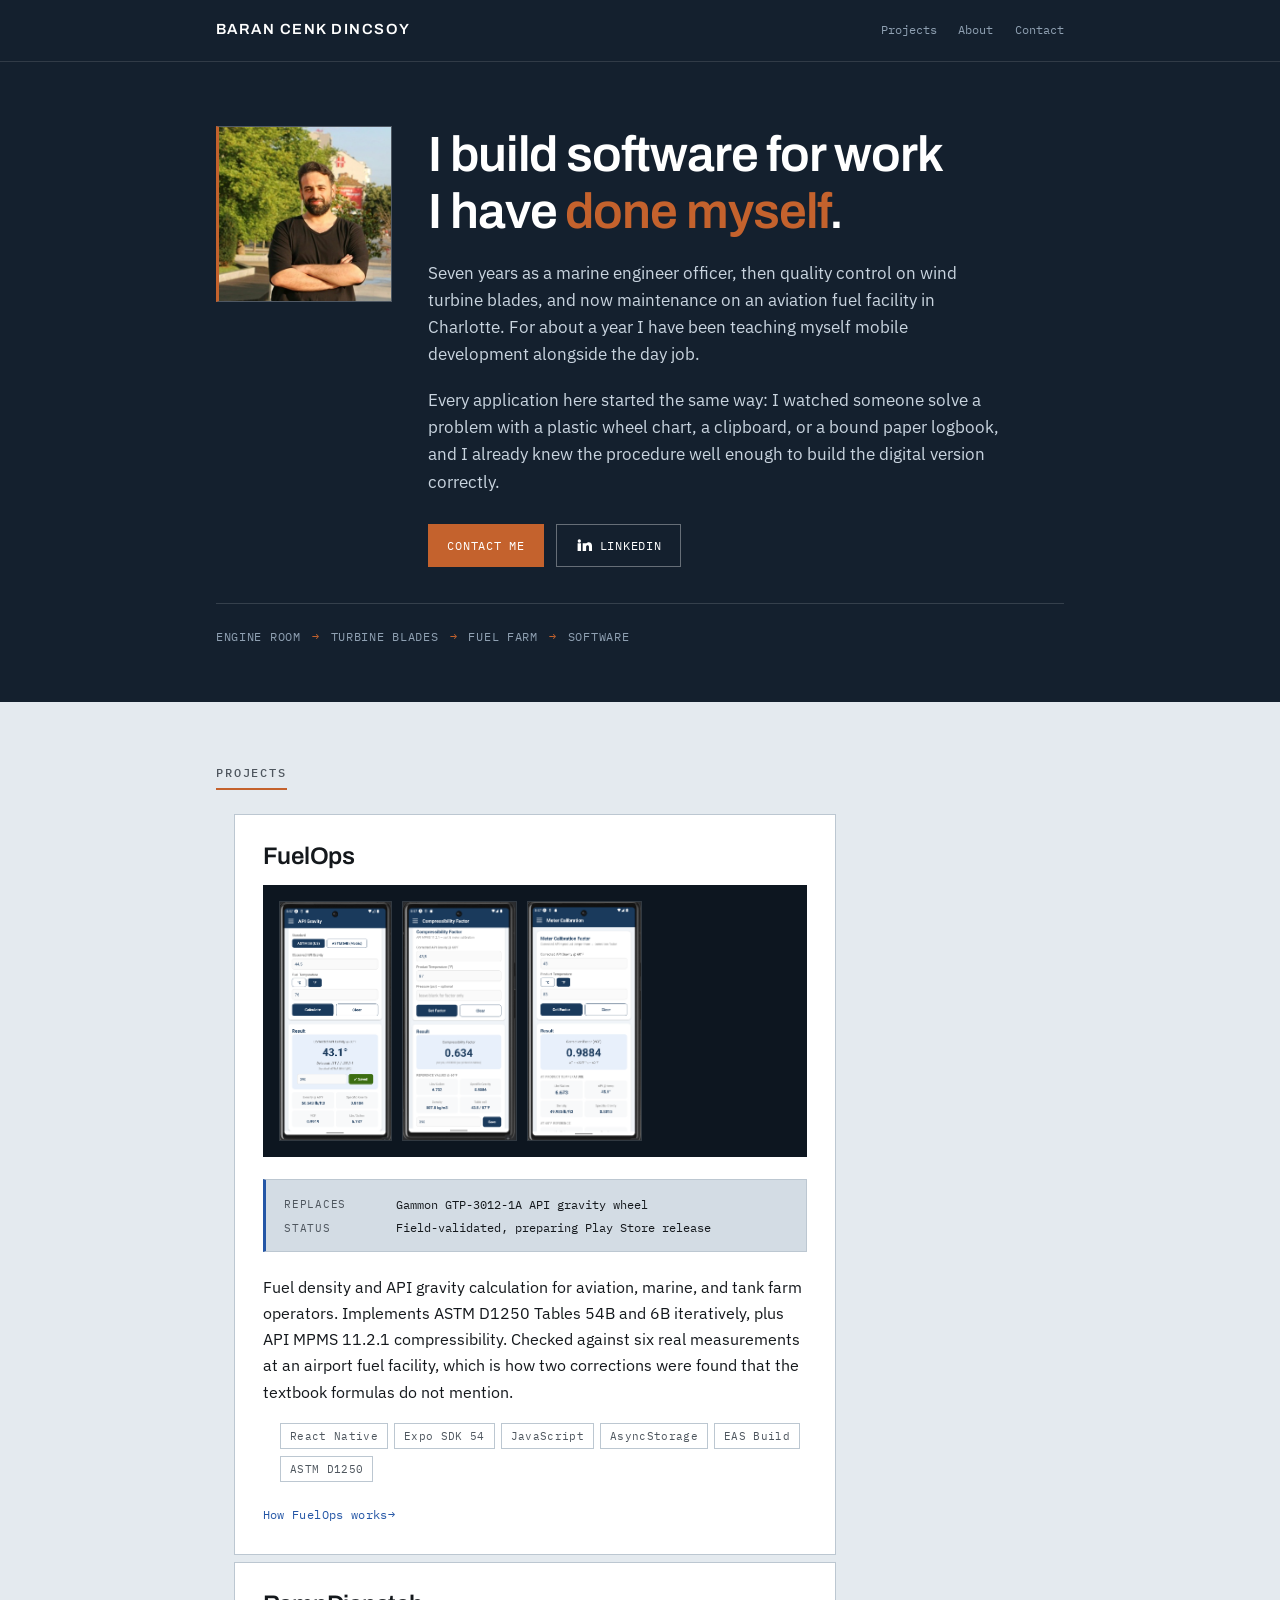
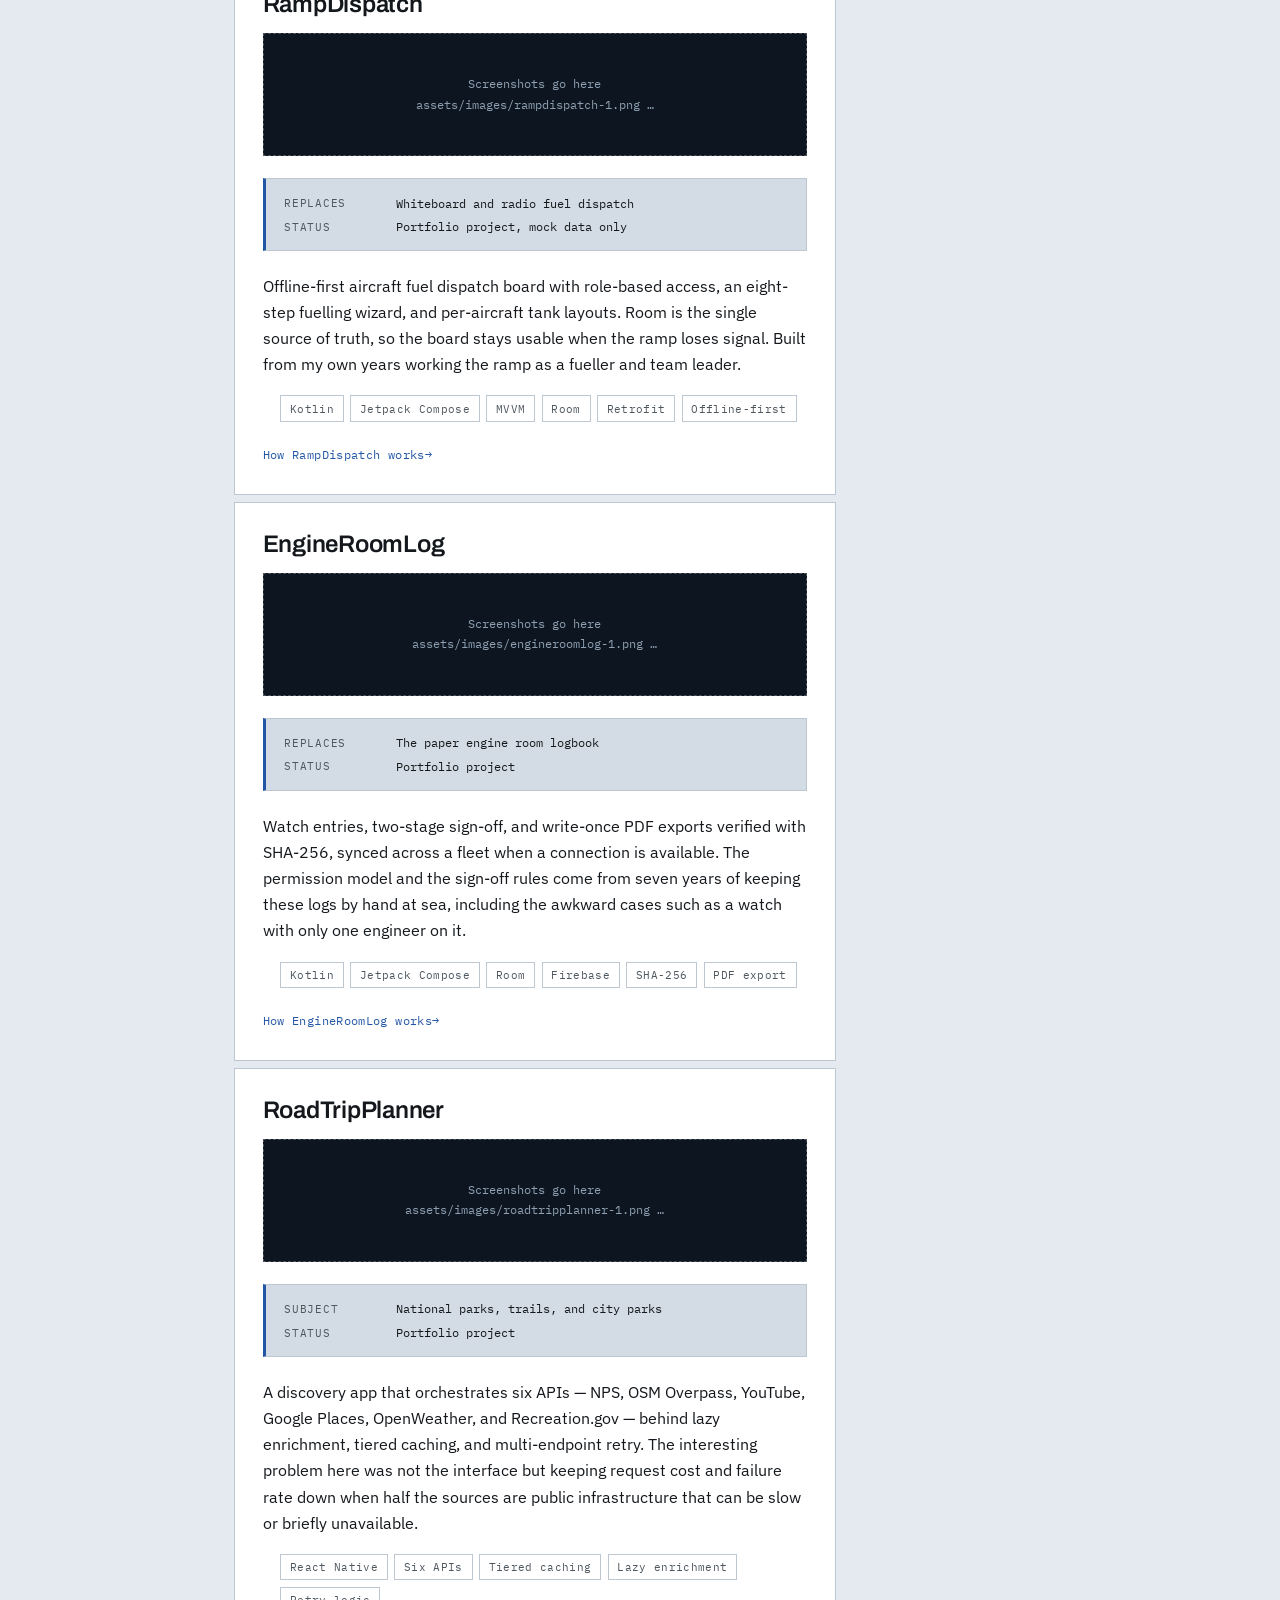
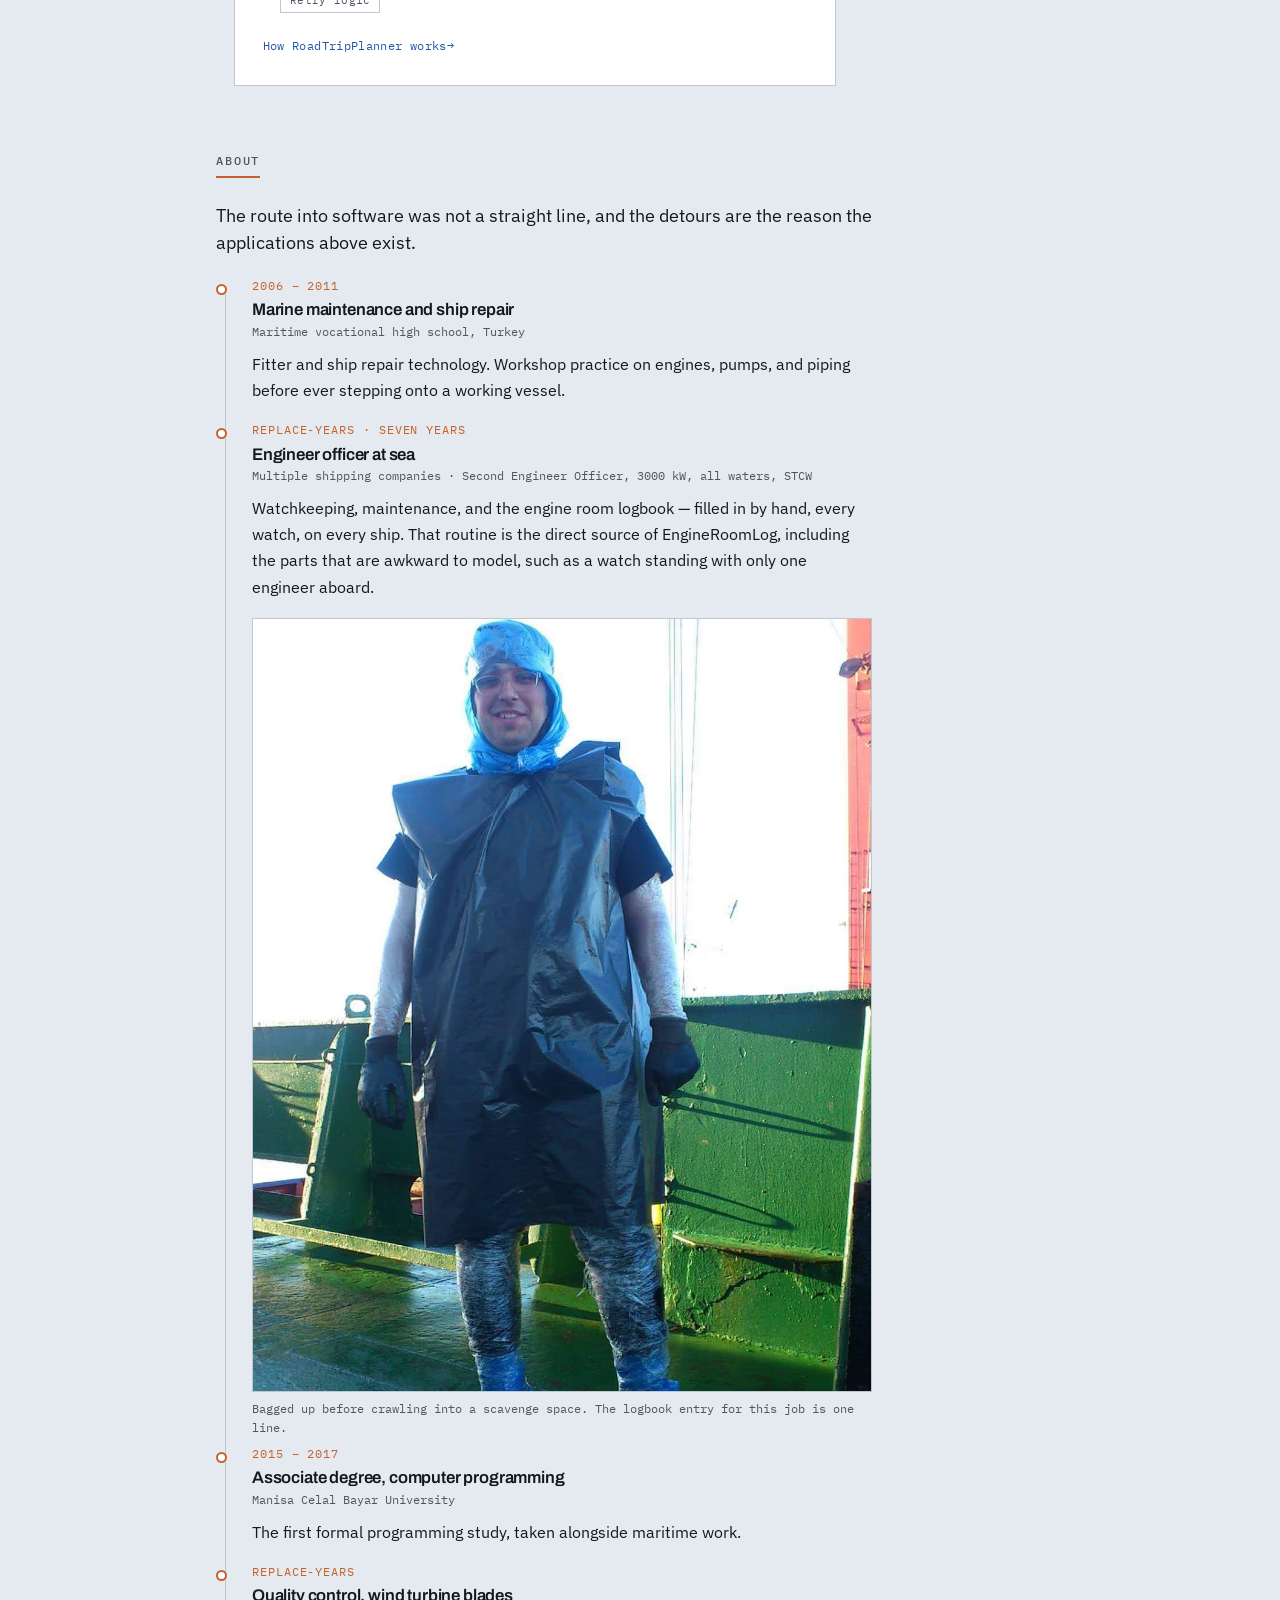
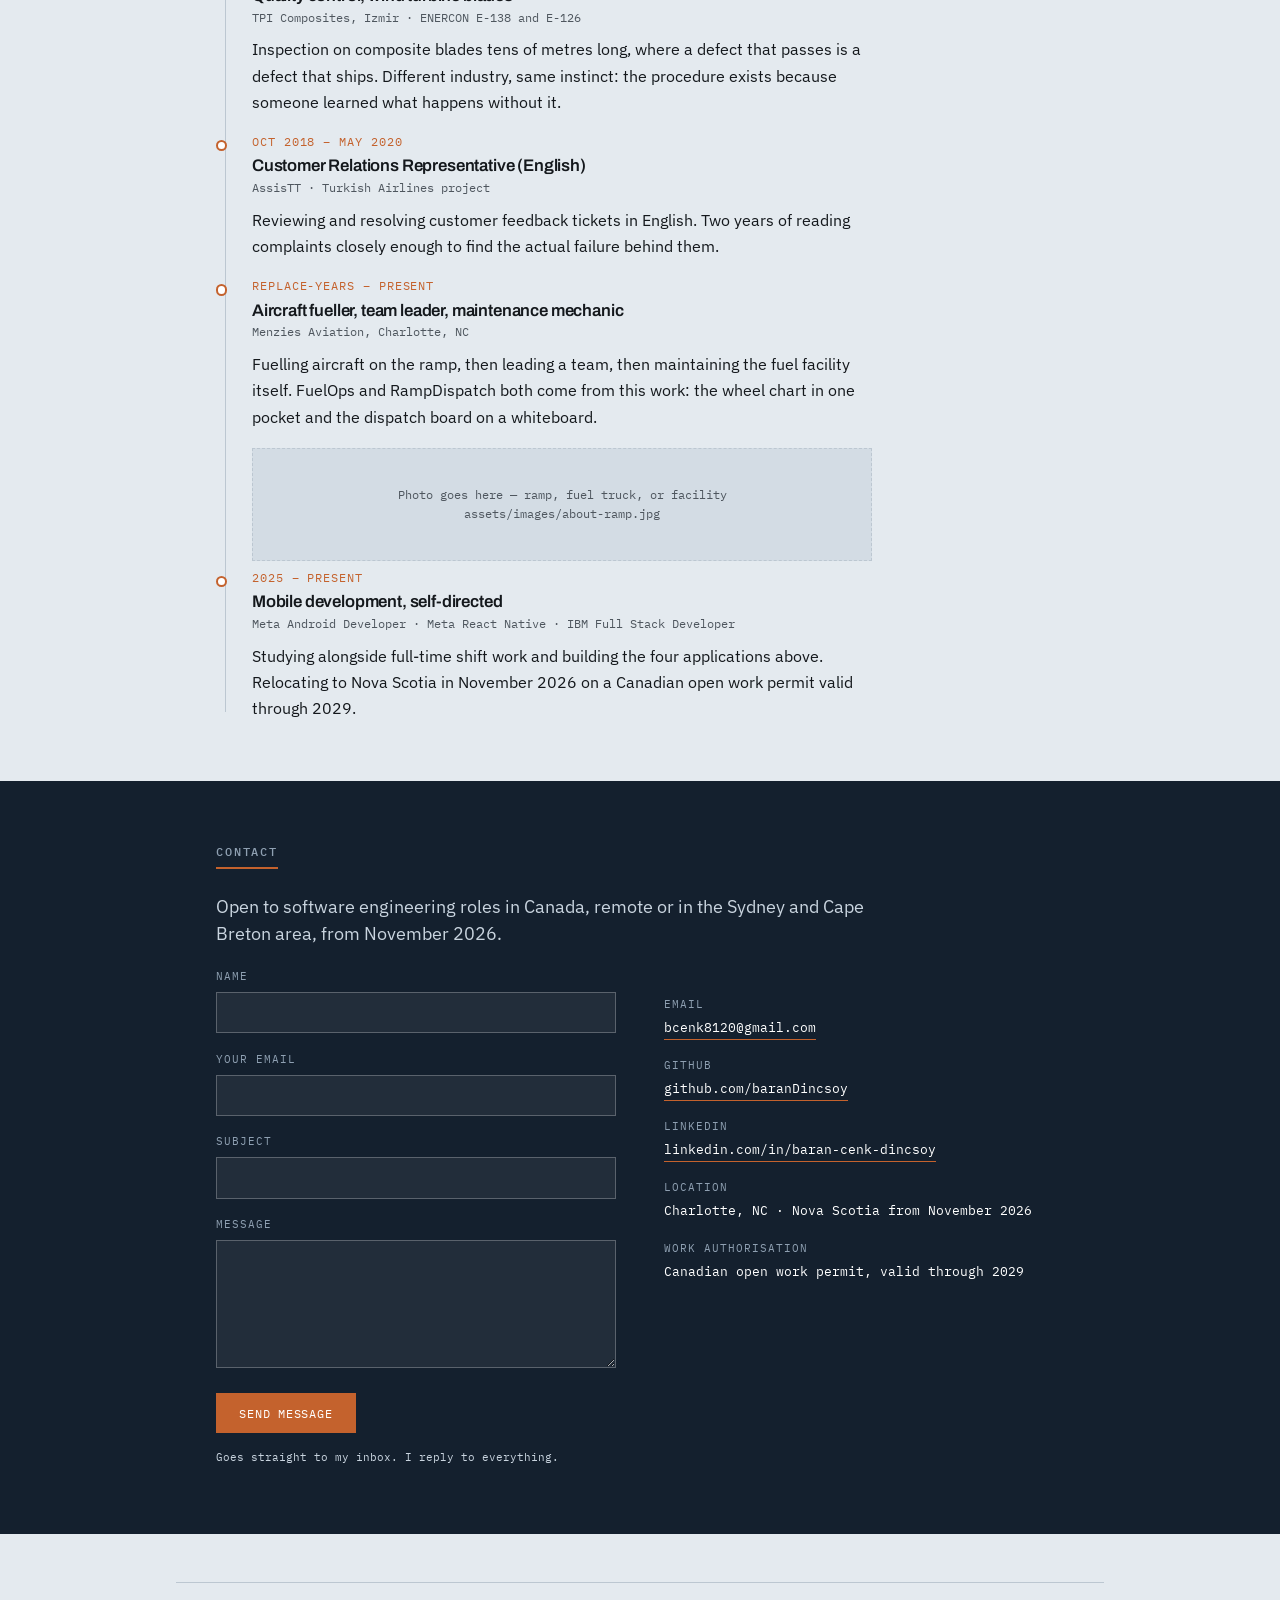
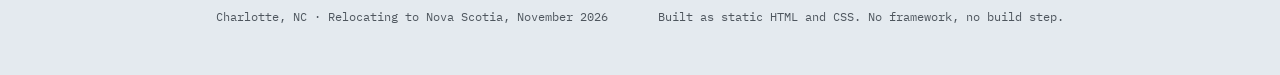
==== index.html @ f132f711 "Add FuelOps screenshots" ====
<!DOCTYPE html>
<html lang="en">
<head>
<meta charset="utf-8">
<meta name="viewport" content="width=device-width, initial-scale=1">
<title>Baran Cenk Dincsoy — Software developer, marine and fuel operations background</title>
<meta name="description" content="Mobile applications built from field operations: aviation fuel calculation, ramp dispatch, engine room logging. Marine engineer officer turned software developer.">
<link rel="preconnect" href="https://fonts.googleapis.com">
<link rel="preconnect" href="https://fonts.gstatic.com" crossorigin>
<link href="https://fonts.googleapis.com/css2?family=Archivo:wght@500;600&family=IBM+Plex+Mono:wght@400;500&family=IBM+Plex+Sans:wght@400;500;600&display=swap" rel="stylesheet">
<link rel="stylesheet" href="/assets/site.css">
</head>
<body>

<a class="skip" href="#main">Skip to content</a>

<div class="topbar">

  <header class="masthead">
    <div class="wrap masthead-inner">
      <a class="wordmark" href="/">Baran Cenk Dincsoy</a>
      <nav aria-label="Sections">
        <a href="#projects">Projects</a>
        <a href="#about">About</a>
        <a href="#contact">Contact</a>
      </nav>
    </div>
  </header>

  <div class="hero wrap">
    <div class="hero-grid">
      <img class="portrait" src="/assets/images/portrait.jpg" alt="Baran Cenk Dincsoy">
      <div>
        <h1>I build software for work<br>I have <span class="accent">done myself</span>.</h1>
        <p>Seven years as a marine engineer officer, then quality control on wind turbine blades, and now maintenance on an aviation fuel facility in Charlotte. For about a year I have been teaching myself mobile development alongside the day job.</p>
        <p>Every application here started the same way: I watched someone solve a problem with a plastic wheel chart, a clipboard, or a bound paper logbook, and I already knew the procedure well enough to build the digital version correctly.</p>
        <div class="actions">
          <a class="btn btn-solid" href="#contact">Contact me</a>
<a class="btn btn-ghost" href="https://www.linkedin.com/in/baran-cenk-dincsoy-953367b4/">
            <svg viewBox="0 0 24 24" aria-hidden="true"><path d="M4.98 3.5a2.5 2.5 0 1 1 0 5 2.5 2.5 0 0 1 0-5zM2.4 21h5.16V9.24H2.4V21zM10 9.24V21h5.16v-6.2c0-3.28 4.28-3.55 4.28 0V21H24v-7.97c0-6.6-7.2-6.36-8.84-3.11V9.24H10z"/></svg>
            LinkedIn
          </a>
        </div>
      </div>
    </div>
    <div class="strip">
      <span>Engine room</span>
      <span>Turbine blades</span>
      <span>Fuel farm</span>
      <span>Software</span>
    </div>
  </div>

</div>

<main id="main">

  <section class="band wrap" id="projects">
    <h2>Projects</h2>
    <ul class="projects">

      <li class="project">
        <h3><a href="/fuelops/">FuelOps</a></h3>

        <!-- Drop the five screenshots into /assets/images/ and replace this
             placeholder with the .shot-strip block below it. -->
        <div class="shot-strip">
          <img src="/assets/images/fuelops-1.png" alt="API gravity correction screen.">
          <img src="/assets/images/fuelops-2.png" alt="Compressibility factor screen.">
          <img src="/assets/images/fuelops-3.png" alt="Meter calibration factor screen.">
        </div>

        <dl class="plate">
          <dt>Replaces</dt><dd>Gammon GTP-3012-1A API gravity wheel</dd>
          <dt>Status</dt><dd>Field-validated, preparing Play Store release</dd>
        </dl>

        <p>Fuel density and API gravity calculation for aviation, marine, and tank farm operators. Implements ASTM D1250 Tables 54B and 6B iteratively, plus API MPMS 11.2.1 compressibility. Checked against six real measurements at an airport fuel facility, which is how two corrections were found that the textbook formulas do not mention.</p>

        <ul class="chips">
          <li>React Native</li><li>Expo SDK 54</li><li>JavaScript</li>
          <li>AsyncStorage</li><li>EAS Build</li><li>ASTM D1250</li>
        </ul>

        <span class="more" aria-hidden="true">How FuelOps works</span>
      </li>

      <li class="project">
        <h3><a href="/rampdispatch/">RampDispatch</a></h3>

        <div class="shot-placeholder">
          Screenshots go here<br>
          assets/images/rampdispatch-1.png &hellip;
        </div>

        <dl class="plate">
          <dt>Replaces</dt><dd>Whiteboard and radio fuel dispatch</dd>
          <dt>Status</dt><dd>Portfolio project, mock data only</dd>
        </dl>

        <p>Offline-first aircraft fuel dispatch board with role-based access, an eight-step fuelling wizard, and per-aircraft tank layouts. Room is the single source of truth, so the board stays usable when the ramp loses signal. Built from my own years working the ramp as a fueller and team leader.</p>

        <ul class="chips">
          <li>Kotlin</li><li>Jetpack Compose</li><li>MVVM</li>
          <li>Room</li><li>Retrofit</li><li>Offline-first</li>
        </ul>

        <span class="more" aria-hidden="true">How RampDispatch works</span>
      </li>

      <li class="project">
        <h3><a href="/engineroomlog/">EngineRoomLog</a></h3>

        <div class="shot-placeholder">
          Screenshots go here<br>
          assets/images/engineroomlog-1.png &hellip;
        </div>

        <dl class="plate">
          <dt>Replaces</dt><dd>The paper engine room logbook</dd>
          <dt>Status</dt><dd>Portfolio project</dd>
        </dl>

        <p>Watch entries, two-stage sign-off, and write-once PDF exports verified with SHA-256, synced across a fleet when a connection is available. The permission model and the sign-off rules come from seven years of keeping these logs by hand at sea, including the awkward cases such as a watch with only one engineer on it.</p>

        <ul class="chips">
          <li>Kotlin</li><li>Jetpack Compose</li><li>Room</li>
          <li>Firebase</li><li>SHA-256</li><li>PDF export</li>
        </ul>

        <span class="more" aria-hidden="true">How EngineRoomLog works</span>
      </li>

      <li class="project">
        <h3><a href="/roadtripplanner/">RoadTripPlanner</a></h3>

        <div class="shot-placeholder">
          Screenshots go here<br>
          assets/images/roadtripplanner-1.png &hellip;
        </div>

        <dl class="plate">
          <dt>Subject</dt><dd>National parks, trails, and city parks</dd>
          <dt>Status</dt><dd>Portfolio project</dd>
        </dl>

        <p>A discovery app that orchestrates six APIs — NPS, OSM Overpass, YouTube, Google Places, OpenWeather, and Recreation.gov — behind lazy enrichment, tiered caching, and multi-endpoint retry. The interesting problem here was not the interface but keeping request cost and failure rate down when half the sources are public infrastructure that can be slow or briefly unavailable.</p>

        <ul class="chips">
          <li>React Native</li><li>Six APIs</li><li>Tiered caching</li>
          <li>Lazy enrichment</li><li>Retry logic</li>
        </ul>

        <span class="more" aria-hidden="true">How RoadTripPlanner works</span>
      </li>

    </ul>
  </section>

  <section class="band wrap" id="about">
    <h2>About</h2>
    <p class="lede">The route into software was not a straight line, and the detours are the reason the applications above exist.</p>

    <ol class="timeline">

      <li class="entry">
        <span class="when">2006 &ndash; 2011</span>
        <h3>Marine maintenance and ship repair</h3>
        <span class="where">Maritime vocational high school, Turkey</span>
        <p>Fitter and ship repair technology. Workshop practice on engines, pumps, and piping before ever stepping onto a working vessel.</p>
      </li>

      <li class="entry">
        <span class="when">REPLACE-YEARS &middot; seven years</span>
        <h3>Engineer officer at sea</h3>
        <span class="where">Multiple shipping companies &middot; Second Engineer Officer, 3000 kW, all waters, STCW</span>
        <p>Watchkeeping, maintenance, and the engine room logbook — filled in by hand, every watch, on every ship. That routine is the direct source of EngineRoomLog, including the parts that are awkward to model, such as a watch standing with only one engineer aboard.</p>
        <figure>
          <img src="/assets/images/about-sea.jpg" alt="Wrapped in plastic sheeting before entering a scavenge space to clean it.">
          <figcaption>Bagged up before crawling into a scavenge space. The logbook entry for this job is one line.</figcaption>
        </figure>
      </li>

      <li class="entry">
        <span class="when">2015 &ndash; 2017</span>
        <h3>Associate degree, computer programming</h3>
        <span class="where">Manisa Celal Bayar University</span>
        <p>The first formal programming study, taken alongside maritime work.</p>
      </li>

      <li class="entry">
        <span class="when">REPLACE-YEARS</span>
        <h3>Quality control, wind turbine blades</h3>
        <span class="where">TPI Composites, Izmir &middot; ENERCON E-138 and E-126</span>
        <p>Inspection on composite blades tens of metres long, where a defect that passes is a defect that ships. Different industry, same instinct: the procedure exists because someone learned what happens without it.</p>
      </li>

      <li class="entry">
        <span class="when">Oct 2018 &ndash; May 2020</span>
        <h3>Customer Relations Representative (English)</h3>
        <span class="where">AssisTT &middot; Turkish Airlines project</span>
        <p>Reviewing and resolving customer feedback tickets in English. Two years of reading complaints closely enough to find the actual failure behind them.</p>
      </li>

      <li class="entry">
        <span class="when">REPLACE-YEARS &ndash; present</span>
        <h3>Aircraft fueller, team leader, maintenance mechanic</h3>
        <span class="where">Menzies Aviation, Charlotte, NC</span>
        <p>Fuelling aircraft on the ramp, then leading a team, then maintaining the fuel facility itself. FuelOps and RampDispatch both come from this work: the wheel chart in one pocket and the dispatch board on a whiteboard.</p>
        <div class="photo-placeholder">
          Photo goes here &mdash; ramp, fuel truck, or facility<br>
          assets/images/about-ramp.jpg
        </div>
      </li>

      <li class="entry">
        <span class="when">2025 &ndash; present</span>
        <h3>Mobile development, self-directed</h3>
        <span class="where">Meta Android Developer &middot; Meta React Native &middot; IBM Full Stack Developer</span>
        <p>Studying alongside full-time shift work and building the four applications above. Relocating to Nova Scotia in November 2026 on a Canadian open work permit valid through 2029.</p>
      </li>

    </ol>
  </section>

</main>

<section class="contact" id="contact">
  <div class="wrap">
    <h2>Contact</h2>
    <p class="lede">Open to software engineering roles in Canada, remote or in the Sydney and Cape Breton area, from November 2026.</p>

    <div class="contact-grid">

      <form action="https://formspree.io/f/YOUR-FORM-ID" method="POST">
        <label class="field">
          <span>Name</span>
          <input type="text" name="name" required>
        </label>
        <label class="field">
          <span>Your email</span>
          <input type="email" name="email" required>
        </label>
        <label class="field">
          <span>Subject</span>
          <input type="text" name="subject" required>
        </label>
        <label class="field">
          <span>Message</span>
          <textarea name="message" required></textarea>
        </label>
        <button class="btn-submit" type="submit">Send message</button>
        <p class="form-note">Goes straight to my inbox. I reply to everything.</p>
      </form>

      <ul class="contact-links">
        <li>
          <span class="label">Email</span>
          <a href="mailto:bcenk8120@gmail.com">bcenk8120@gmail.com</a>
        </li>
        <li>
          <span class="label">GitHub</span>
          <a href="https://github.com/baranDincsoy">github.com/baranDincsoy</a>
        </li>
        <li>
          <span class="label">LinkedIn</span>
          <a href="https://www.linkedin.com/in/baran-cenk-dincsoy-953367b4/">linkedin.com/in/baran-cenk-dincsoy</a>
        </li>
        <li>
          <span class="label">Location</span>
          <span>Charlotte, NC &middot; Nova Scotia from November 2026</span>
        </li>
        <li>
          <span class="label">Work authorisation</span>
          <span>Canadian open work permit, valid through 2029</span>
        </li>
      </ul>

    </div>
  </div>
</section>

<footer class="colophon wrap">
  <span>Charlotte, NC &middot; Relocating to Nova Scotia, November 2026</span>
  <span>Built as static HTML and CSS. No framework, no build step.</span>
</footer>

</body>
</html>
---- assets/site.css ----
/* ==========================================================================
   barandincsoy.com — single stylesheet
   Paper body, deep marine bands, drafting blue + amber accents.
   No frameworks, no build step.
   ========================================================================== */

:root {
  --paper:     #E4EAEF;  /* page — drafting paper tint */
  --surface:   #FFFFFF;  /* cards sit above the page */
  --paper-alt: #D3DCE4;  /* nameplate and note fill */
  --ink:       #14181C;
  --machine:   #4E565E;
  --rule:      #BCC7D1;

  --navy:      #14202E;
  --navy-deep: #0D1620;
  --steel:     #8FA0B2;

  --draft:     #2456A6;
  --draft-dim: #1B3F7A;
  --amber:     #C4622D;

  --font-display: "Archivo", "Helvetica Neue", Arial, sans-serif;
  --font-body:    "IBM Plex Sans", "Segoe UI", Arial, sans-serif;
  --font-mono:    "IBM Plex Mono", Consolas, monospace;

  --measure: 62ch;
  --pad:     clamp(1.25rem, 5vw, 2.5rem);
}

*, *::before, *::after { box-sizing: border-box; }

html {
  -webkit-text-size-adjust: 100%;
  scroll-behavior: smooth;
}

@media (prefers-reduced-motion: reduce) {
  html { scroll-behavior: auto; }
  *, *::before, *::after {
    animation-duration: 0.01ms !important;
    transition-duration: 0.01ms !important;
  }
}

body {
  margin: 0;
  background: var(--paper);
  color: var(--ink);
  font-family: var(--font-body);
  font-size: 1.0125rem;
  line-height: 1.62;
  font-synthesis-weight: none;
}

img { max-width: 100%; display: block; }

/* --------------------------------------------------------------------------
   Layout
   -------------------------------------------------------------------------- */

.wrap {
  width: 100%;
  max-width: 58rem;
  margin-inline: auto;
  padding-inline: var(--pad);
}

.skip {
  position: absolute;
  left: -9999px;
  top: 0;
  background: var(--amber);
  color: #fff;
  padding: 0.6rem 1rem;
  font-family: var(--font-mono);
  font-size: 0.8rem;
  z-index: 20;
}
.skip:focus { left: 0; }

:focus-visible { outline: 2px solid var(--amber); outline-offset: 3px; }

/* --------------------------------------------------------------------------
   Dark bands — masthead and hero live inside .topbar
   -------------------------------------------------------------------------- */

.topbar { background: var(--navy); color: #fff; }

.masthead {
  border-bottom: 1px solid rgba(255, 255, 255, 0.12);
  padding-block: 1.15rem;
}

.masthead-inner {
  display: flex;
  flex-wrap: wrap;
  align-items: baseline;
  justify-content: space-between;
  gap: 0.75rem 1.5rem;
}

.wordmark {
  font-family: var(--font-display);
  font-weight: 600;
  font-size: 0.92rem;
  letter-spacing: 0.1em;
  text-transform: uppercase;
  color: #fff;
  text-decoration: none;
}
.wordmark:hover { color: var(--amber); }

.masthead nav {
  display: flex;
  flex-wrap: wrap;
  gap: 0.35rem 1.35rem;
  font-family: var(--font-mono);
  font-size: 0.76rem;
}

.masthead nav a { color: var(--steel); text-decoration: none; }

.masthead nav a:hover,
.masthead nav a[aria-current="page"] {
  color: #fff;
  text-decoration: underline;
  text-underline-offset: 0.3em;
  text-decoration-color: var(--amber);
}

/* Home hero */
.hero { padding-block: 4rem 3.5rem; }

.hero h1 {
  color: #fff;
  font-size: clamp(2rem, 5.5vw, 3.1rem);
  letter-spacing: -0.022em;
  margin-bottom: 1.25rem;
}

.hero p { color: #C9D4DF; max-width: 58ch; font-size: 1.05rem; }
.hero p:last-of-type { margin-bottom: 0; }
.hero .accent { color: var(--amber); }

.strip {
  display: flex;
  flex-wrap: wrap;
  margin-top: 2.25rem;
  padding-top: 1.5rem;
  border-top: 1px solid rgba(255, 255, 255, 0.14);
  font-family: var(--font-mono);
  font-size: 0.72rem;
  letter-spacing: 0.06em;
  text-transform: uppercase;
  color: var(--steel);
}

.strip span { white-space: nowrap; }

.strip span + span::before {
  content: "\2192";
  color: var(--amber);
  padding-inline: 0.7rem;
}

/* Project page hero */
.page-hero { padding-block: 3rem 2.5rem; }

.page-hero .kicker {
  font-family: var(--font-mono);
  font-size: 0.72rem;
  letter-spacing: 0.14em;
  text-transform: uppercase;
  color: var(--amber);
  display: block;
  margin-bottom: 0.7rem;
}

.page-hero h1 {
  color: #fff;
  font-size: clamp(2.1rem, 6vw, 3.4rem);
  letter-spacing: -0.025em;
  margin-bottom: 1rem;
}

.page-hero p { color: #C9D4DF; max-width: 56ch; font-size: 1.05rem; }
.page-hero p:last-child { margin-bottom: 0; }

/* Nameplate inverted, for use on the dark band */
.plate-dark {
  border: 1px solid rgba(255, 255, 255, 0.18);
  border-left: 3px solid var(--amber);
  padding: 1rem 1.2rem;
  margin: 2rem 0 0;
  font-family: var(--font-mono);
  font-size: 0.78rem;
  line-height: 1.5;
  display: grid;
  grid-template-columns: 6.5rem 1fr;
  gap: 0.35rem 1rem;
}

.plate-dark dt {
  color: var(--steel);
  letter-spacing: 0.08em;
  text-transform: uppercase;
  font-size: 0.68rem;
  padding-top: 0.2em;
}

.plate-dark dd { margin: 0; color: #E8EEF4; }
.plate-dark dd a { color: #fff; overflow-wrap: anywhere; }
.plate-dark dd a:hover { color: var(--amber); }

@media (max-width: 34rem) {
  .plate-dark { grid-template-columns: 1fr; gap: 0; }
  .plate-dark dt { margin-top: 0.65rem; }
  .plate-dark dt:first-of-type { margin-top: 0; }
}

/* --------------------------------------------------------------------------
   Typography
   -------------------------------------------------------------------------- */

h1, h2, h3 {
  font-family: var(--font-display);
  font-weight: 600;
  line-height: 1.15;
  letter-spacing: -0.01em;
  margin: 0;
  text-wrap: balance;
}

h1 { font-size: clamp(2rem, 5vw, 2.85rem); letter-spacing: -0.02em; }

h2 {
  font-family: var(--font-mono);
  font-size: 0.78rem;
  font-weight: 500;
  letter-spacing: 0.15em;
  text-transform: uppercase;
  color: var(--machine);
  margin-bottom: 1.5rem;
  padding-bottom: 0.5rem;
  border-bottom: 2px solid var(--amber);
  display: inline-block;
}

h3 { font-size: 1.15rem; margin-bottom: 0.35rem; }

p { margin: 0 0 1.1em; max-width: var(--measure); }

.lede { font-size: 1.12rem; line-height: 1.55; }

a { color: var(--draft); text-underline-offset: 0.18em; }
a:hover { color: var(--draft-dim); }

strong { font-weight: 600; }
code, .mono { font-family: var(--font-mono); font-size: 0.88em; }

.band { margin-bottom: 3.75rem; }
.band > :last-child { margin-bottom: 0; }

.band ul { max-width: var(--measure); padding-left: 1.1rem; margin: 0 0 1.1em; }
.band li { margin-bottom: 0.45em; }

main { padding-top: 3.5rem; }

/* --------------------------------------------------------------------------
   Stat blocks — the numbers get to be loud
   -------------------------------------------------------------------------- */

.stats {
  display: grid;
  grid-template-columns: repeat(auto-fit, minmax(11rem, 1fr));
  gap: 1px;
  background: var(--rule);
  border: 1px solid var(--rule);
  margin-bottom: 2rem;
  list-style: none;
  padding: 0;
}

.stats li {
  background: var(--surface);
  padding: 1.35rem 1.25rem;
  margin: 0;
}

.stats .figure {
  font-family: var(--font-display);
  font-weight: 600;
  font-size: 2rem;
  line-height: 1;
  letter-spacing: -0.03em;
  color: var(--draft);
  display: block;
  margin-bottom: 0.5rem;
}

.stats .figure.warm { color: var(--amber); }

.stats .caption {
  font-family: var(--font-mono);
  font-size: 0.72rem;
  line-height: 1.5;
  color: var(--machine);
  display: block;
}

/* --------------------------------------------------------------------------
   Feature grid
   -------------------------------------------------------------------------- */

.features {
  display: grid;
  grid-template-columns: repeat(auto-fit, minmax(16rem, 1fr));
  gap: 1.5rem;
  list-style: none;
  margin: 0;
  padding: 0;
}

.features li {
  border-top: 2px solid var(--ink);
  padding-top: 1rem;
  margin: 0;
}

.features h3 { margin-bottom: 0.4rem; }
.features p { margin-bottom: 0; font-size: 0.95rem; color: var(--machine); max-width: none; }

/* --------------------------------------------------------------------------
   Nameplate on paper
   -------------------------------------------------------------------------- */

.plate {
  border: 1px solid var(--rule);
  border-left: 3px solid var(--draft);
  background: var(--paper-alt);
  padding: 0.9rem 1.15rem;
  margin: 0 0 1.35rem;
  font-family: var(--font-mono);
  font-size: 0.78rem;
  line-height: 1.5;
  display: grid;
  grid-template-columns: 6rem 1fr;
  gap: 0.3rem 1rem;
}

.plate dt {
  color: var(--machine);
  letter-spacing: 0.07em;
  text-transform: uppercase;
  font-size: 0.68rem;
  padding-top: 0.15em;
}

.plate dd { margin: 0; color: var(--ink); }
.plate dd a { overflow-wrap: anywhere; }

@media (max-width: 34rem) {
  .plate { grid-template-columns: 1fr; gap: 0; }
  .plate dt { margin-top: 0.6rem; }
  .plate dt:first-of-type { margin-top: 0; }
}

/* --------------------------------------------------------------------------
   Tech chips
   -------------------------------------------------------------------------- */

.chips {
  display: flex;
  flex-wrap: wrap;
  gap: 0.4rem;
  list-style: none;
  margin: 0 0 1.25rem;
  padding: 0;
}

.chips li {
  font-family: var(--font-mono);
  font-size: 0.7rem;
  letter-spacing: 0.03em;
  color: var(--machine);
  border: 1px solid var(--rule);
  padding: 0.2rem 0.55rem;
  margin: 0;
  background: var(--surface);
}

/* --------------------------------------------------------------------------
   Screenshots
   -------------------------------------------------------------------------- */

.shots {
  display: flex;
  gap: 0.75rem;
  overflow-x: auto;
  padding: 1.25rem;
  background: var(--navy-deep);
  margin-bottom: 1.25rem;
}

.shots img {
  height: 24rem;
  width: auto;
  border: 1px solid rgba(255, 255, 255, 0.15);
  flex: none;
}

.shot-strip {
  display: flex;
  gap: 0.6rem;
  overflow-x: auto;
  margin-bottom: 1.4rem;
  background: var(--navy-deep);
  padding: 1rem;
}

.shot-strip img {
  height: 15rem;
  width: auto;
  flex: none;
  border: 1px solid rgba(255, 255, 255, 0.15);
}

.shot-placeholder {
  background: var(--navy-deep);
  color: var(--steel);
  font-family: var(--font-mono);
  font-size: 0.74rem;
  line-height: 1.7;
  padding: 2.5rem 1.25rem;
  text-align: center;
  margin-bottom: 1.4rem;
  border: 1px dashed rgba(255, 255, 255, 0.25);
}

/* --------------------------------------------------------------------------
   Project cards (homepage)
   -------------------------------------------------------------------------- */

.projects { margin: 0; padding: 0; list-style: none; }

.project {
  position: relative;
  border: 1px solid var(--rule);
  background: var(--surface);
  padding: 1.75rem;
  margin-bottom: 2rem;
}

.project:hover { border-color: var(--draft); }

.project h3 { font-size: 1.5rem; margin-bottom: 0.9rem; }
.project h3 a { color: var(--ink); text-decoration: none; }

.project h3 a::after { content: ""; position: absolute; inset: 0; }

.project:hover h3 a,
.project:focus-within h3 a {
  color: var(--draft);
  text-decoration: underline;
  text-underline-offset: 0.18em;
}

.more {
  display: inline-block;
  font-family: var(--font-mono);
  font-size: 0.76rem;
  color: var(--draft);
  letter-spacing: 0.03em;
}

.more::after {
  content: " \2192";
  display: inline-block;
  transition: transform 140ms ease;
}

.project:hover .more::after { transform: translateX(4px); }

/* --------------------------------------------------------------------------
   Timeline (About)
   -------------------------------------------------------------------------- */

.timeline { list-style: none; margin: 0; padding: 0 0 0 2.25rem; position: relative; }

.timeline::before {
  content: "";
  position: absolute;
  left: 0.55rem;
  top: 0.6rem;
  bottom: 0.6rem;
  width: 1px;
  background: var(--rule);
}

.entry { position: relative; margin-bottom: 2.5rem; max-width: var(--measure); }
.entry:last-child { margin-bottom: 0; }

.entry::before {
  content: "";
  position: absolute;
  left: -2.25rem;
  top: 0.45rem;
  width: 0.7rem;
  height: 0.7rem;
  border-radius: 50%;
  background: var(--surface);
  border: 2px solid var(--amber);
}

.entry .when {
  font-family: var(--font-mono);
  font-size: 0.72rem;
  letter-spacing: 0.08em;
  text-transform: uppercase;
  color: var(--amber);
  display: block;
  margin-bottom: 0.3rem;
}

.entry h3 { font-size: 1.05rem; margin-bottom: 0.15rem; }

.entry .where {
  font-family: var(--font-mono);
  font-size: 0.74rem;
  color: var(--machine);
  display: block;
  margin-bottom: 0.6rem;
}

.entry figure { margin: 1rem 0 0; }
.entry figure img { border: 1px solid var(--rule); }

.entry figcaption {
  font-family: var(--font-mono);
  font-size: 0.72rem;
  color: var(--machine);
  padding-top: 0.5rem;
}

.photo-placeholder {
  background: var(--paper-alt);
  border: 1px dashed var(--rule);
  color: var(--machine);
  font-family: var(--font-mono);
  font-size: 0.73rem;
  line-height: 1.7;
  padding: 2.25rem 1rem;
  text-align: center;
  margin-top: 1rem;
}

/* --------------------------------------------------------------------------
   Contact
   -------------------------------------------------------------------------- */

.contact { background: var(--navy); color: #fff; padding-block: 3.5rem; margin-top: 1rem; }
.contact h2 { color: var(--steel); border-bottom-color: var(--amber); }
.contact p { color: #C9D4DF; }

.contact-links {
  list-style: none;
  margin: 1.75rem 0 0;
  padding: 0;
  display: grid;
  gap: 1.1rem;
  font-family: var(--font-mono);
  font-size: 0.84rem;
}

.contact-links a {
  color: #fff;
  text-decoration: none;
  border-bottom: 1px solid var(--amber);
  padding-bottom: 0.15rem;
}
.contact-links a:hover { color: var(--amber); }

.contact-links .label {
  color: var(--steel);
  text-transform: uppercase;
  letter-spacing: 0.09em;
  font-size: 0.68rem;
  display: block;
  margin-bottom: 0.25rem;
}

/* --------------------------------------------------------------------------
   Data table
   -------------------------------------------------------------------------- */

.table-scroll { overflow-x: auto; margin-bottom: 1.15rem; }

table {
  border-collapse: collapse;
  font-family: var(--font-mono);
  font-size: 0.8rem;
  min-width: 22rem;
  width: 100%;
  max-width: 34rem;
}

caption {
  text-align: left;
  font-family: var(--font-mono);
  font-size: 0.73rem;
  color: var(--machine);
  padding-bottom: 0.6rem;
}

th, td {
  text-align: right;
  padding: 0.4rem 1rem 0.4rem 0;
  border-bottom: 1px solid var(--rule);
}

th:first-child, td:first-child { text-align: left; }
th:last-child, td:last-child { padding-right: 0; }

thead th {
  font-weight: 500;
  color: var(--machine);
  letter-spacing: 0.06em;
  text-transform: uppercase;
  font-size: 0.69rem;
  border-bottom-color: var(--ink);
}

tbody td:last-child { color: var(--draft); font-weight: 500; }

/* --------------------------------------------------------------------------
   Notes
   -------------------------------------------------------------------------- */

.note {
  border-left: 3px solid var(--amber);
  background: var(--paper-alt);
  padding: 1rem 1.25rem;
  color: var(--machine);
  font-size: 0.94rem;
  max-width: var(--measure);
}

.note p:last-child { margin-bottom: 0; }

/* --------------------------------------------------------------------------
   Footer
   -------------------------------------------------------------------------- */

.colophon {
  border-top: 1px solid var(--rule);
  padding-block: 1.5rem 3rem;
  margin-top: 3rem;
  font-family: var(--font-mono);
  font-size: 0.75rem;
  color: var(--machine);
  display: flex;
  flex-wrap: wrap;
  gap: 0.5rem 1.5rem;
  justify-content: space-between;
}

.colophon a { color: var(--machine); }
.colophon a:hover { color: var(--amber); }

@media (max-width: 34rem) {
  .shots img { height: 18rem; }
  .shot-strip img { height: 12rem; }
  .project { padding: 1.25rem; }
  .stats .figure { font-size: 1.7rem; }
}

/* --------------------------------------------------------------------------
   Hero with portrait
   -------------------------------------------------------------------------- */

.hero-grid {
  display: grid;
  grid-template-columns: 11rem 1fr;
  gap: 2.25rem;
  align-items: start;
}

.portrait {
  width: 11rem;
  height: 11rem;
  object-fit: cover;
  border: 1px solid rgba(255, 255, 255, 0.25);
  border-left: 3px solid var(--amber);
}

@media (max-width: 40rem) {
  .hero-grid { grid-template-columns: 1fr; gap: 1.5rem; }
  .portrait { width: 8rem; height: 8rem; }
}

/* --------------------------------------------------------------------------
   Buttons
   -------------------------------------------------------------------------- */

.actions {
  display: flex;
  flex-wrap: wrap;
  gap: 0.75rem;
  margin-top: 1.75rem;
}

.btn {
  display: inline-flex;
  align-items: center;
  gap: 0.5rem;
  font-family: var(--font-mono);
  font-size: 0.78rem;
  letter-spacing: 0.06em;
  text-transform: uppercase;
  text-decoration: none;
  padding: 0.65rem 1.15rem;
  border: 1px solid var(--amber);
  transition: background-color 140ms ease, color 140ms ease;
}

.btn-solid { background: var(--amber); color: #fff; }
.btn-solid:hover { background: #A94F22; color: #fff; }

.btn-ghost { background: transparent; color: #fff; border-color: rgba(255, 255, 255, 0.35); }
.btn-ghost:hover { background: rgba(255, 255, 255, 0.1); color: #fff; border-color: #fff; }

.btn svg { width: 1rem; height: 1rem; fill: currentColor; flex: none; }

/* --------------------------------------------------------------------------
   Contact form
   -------------------------------------------------------------------------- */

.contact-grid {
  display: grid;
  grid-template-columns: 1fr 1fr;
  gap: 3rem;
  align-items: start;
}

@media (max-width: 46rem) {
  .contact-grid { grid-template-columns: 1fr; gap: 2.5rem; }
}

.field { display: block; margin-bottom: 1.1rem; }

.field span {
  display: block;
  font-family: var(--font-mono);
  font-size: 0.68rem;
  letter-spacing: 0.09em;
  text-transform: uppercase;
  color: var(--steel);
  margin-bottom: 0.4rem;
}

.field input,
.field textarea {
  width: 100%;
  background: rgba(255, 255, 255, 0.06);
  border: 1px solid rgba(255, 255, 255, 0.25);
  color: #fff;
  font-family: var(--font-body);
  font-size: 0.95rem;
  padding: 0.6rem 0.75rem;
}

.field textarea { min-height: 8rem; resize: vertical; }

.field input:focus,
.field textarea:focus {
  outline: 2px solid var(--amber);
  outline-offset: 1px;
  background: rgba(255, 255, 255, 0.1);
}

.field input::placeholder,
.field textarea::placeholder { color: rgba(255, 255, 255, 0.35); }

.btn-submit {
  font-family: var(--font-mono);
  font-size: 0.78rem;
  letter-spacing: 0.06em;
  text-transform: uppercase;
  padding: 0.7rem 1.4rem;
  background: var(--amber);
  color: #fff;
  border: 1px solid var(--amber);
  cursor: pointer;
}

.btn-submit:hover { background: #A94F22; }

.form-note {
  font-family: var(--font-mono);
  font-size: 0.7rem;
  color: var(--steel);
  margin-top: 0.9rem;
  max-width: none;
}
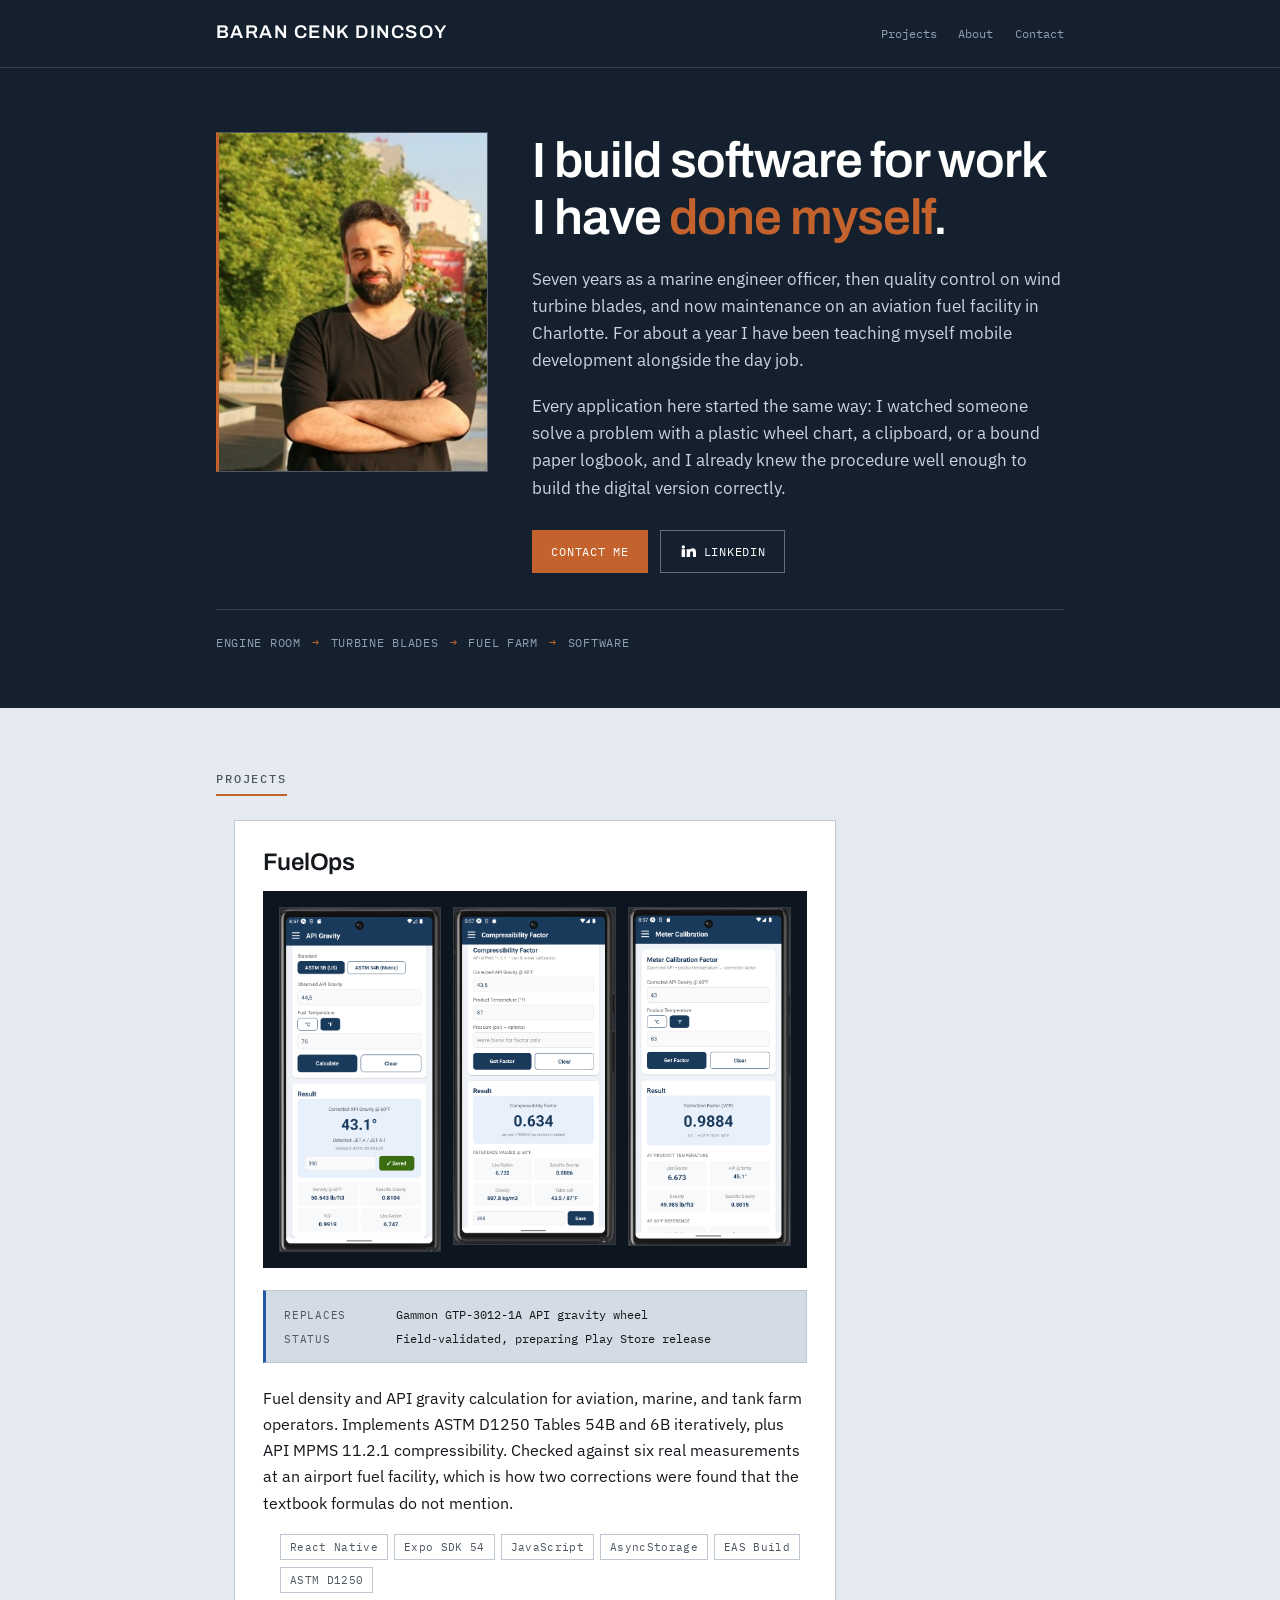
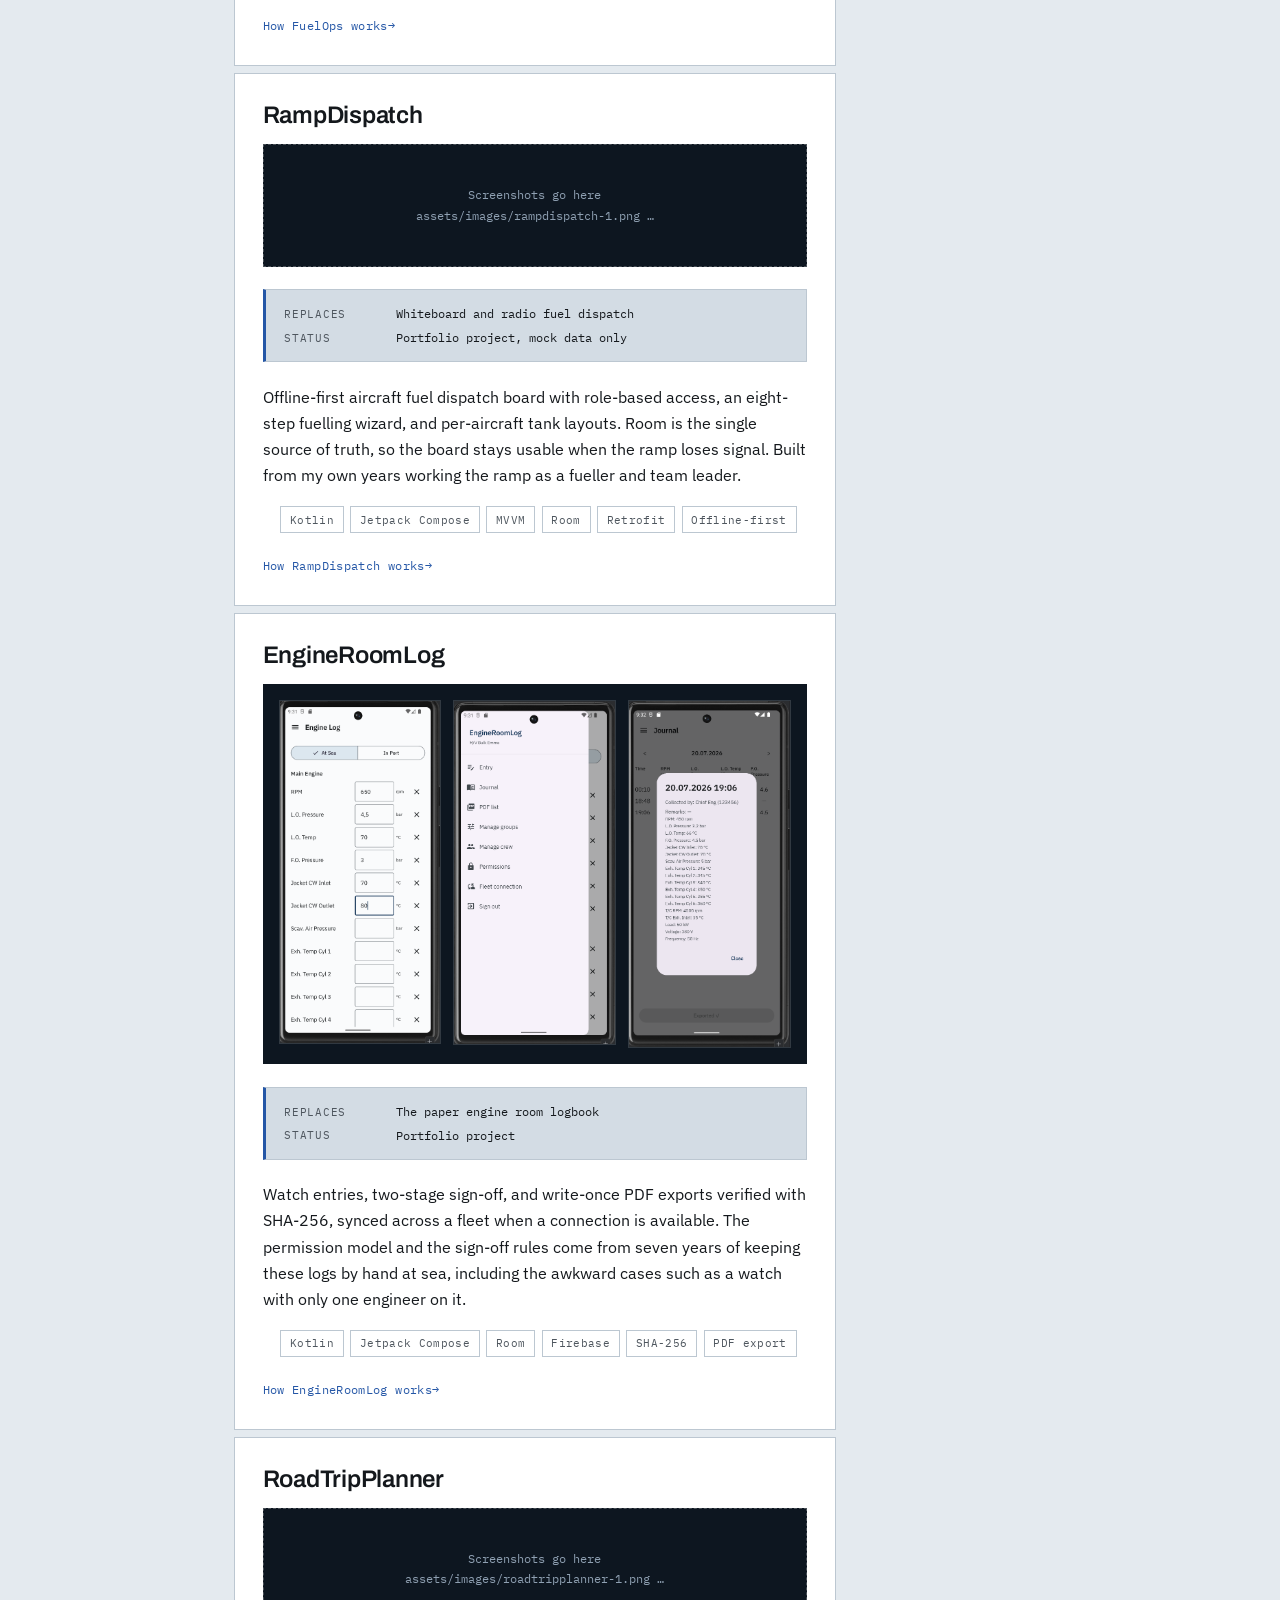
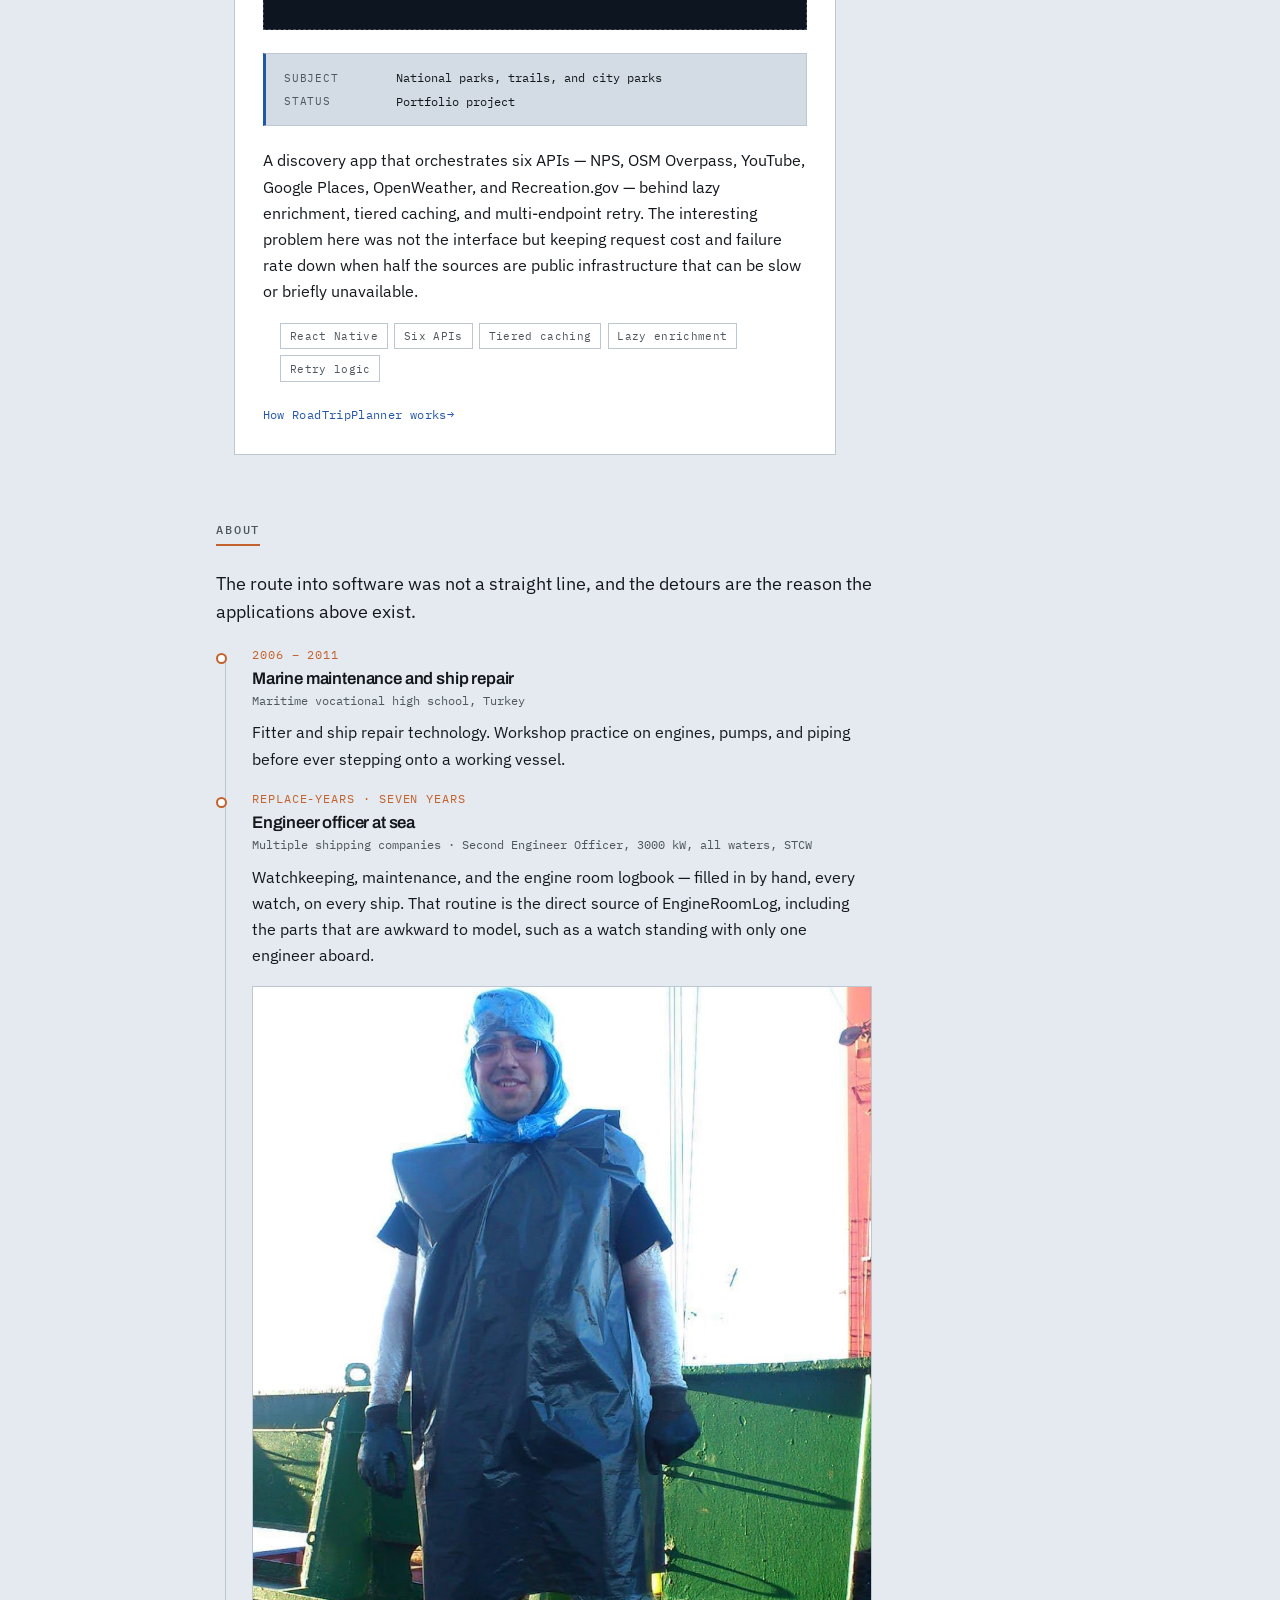
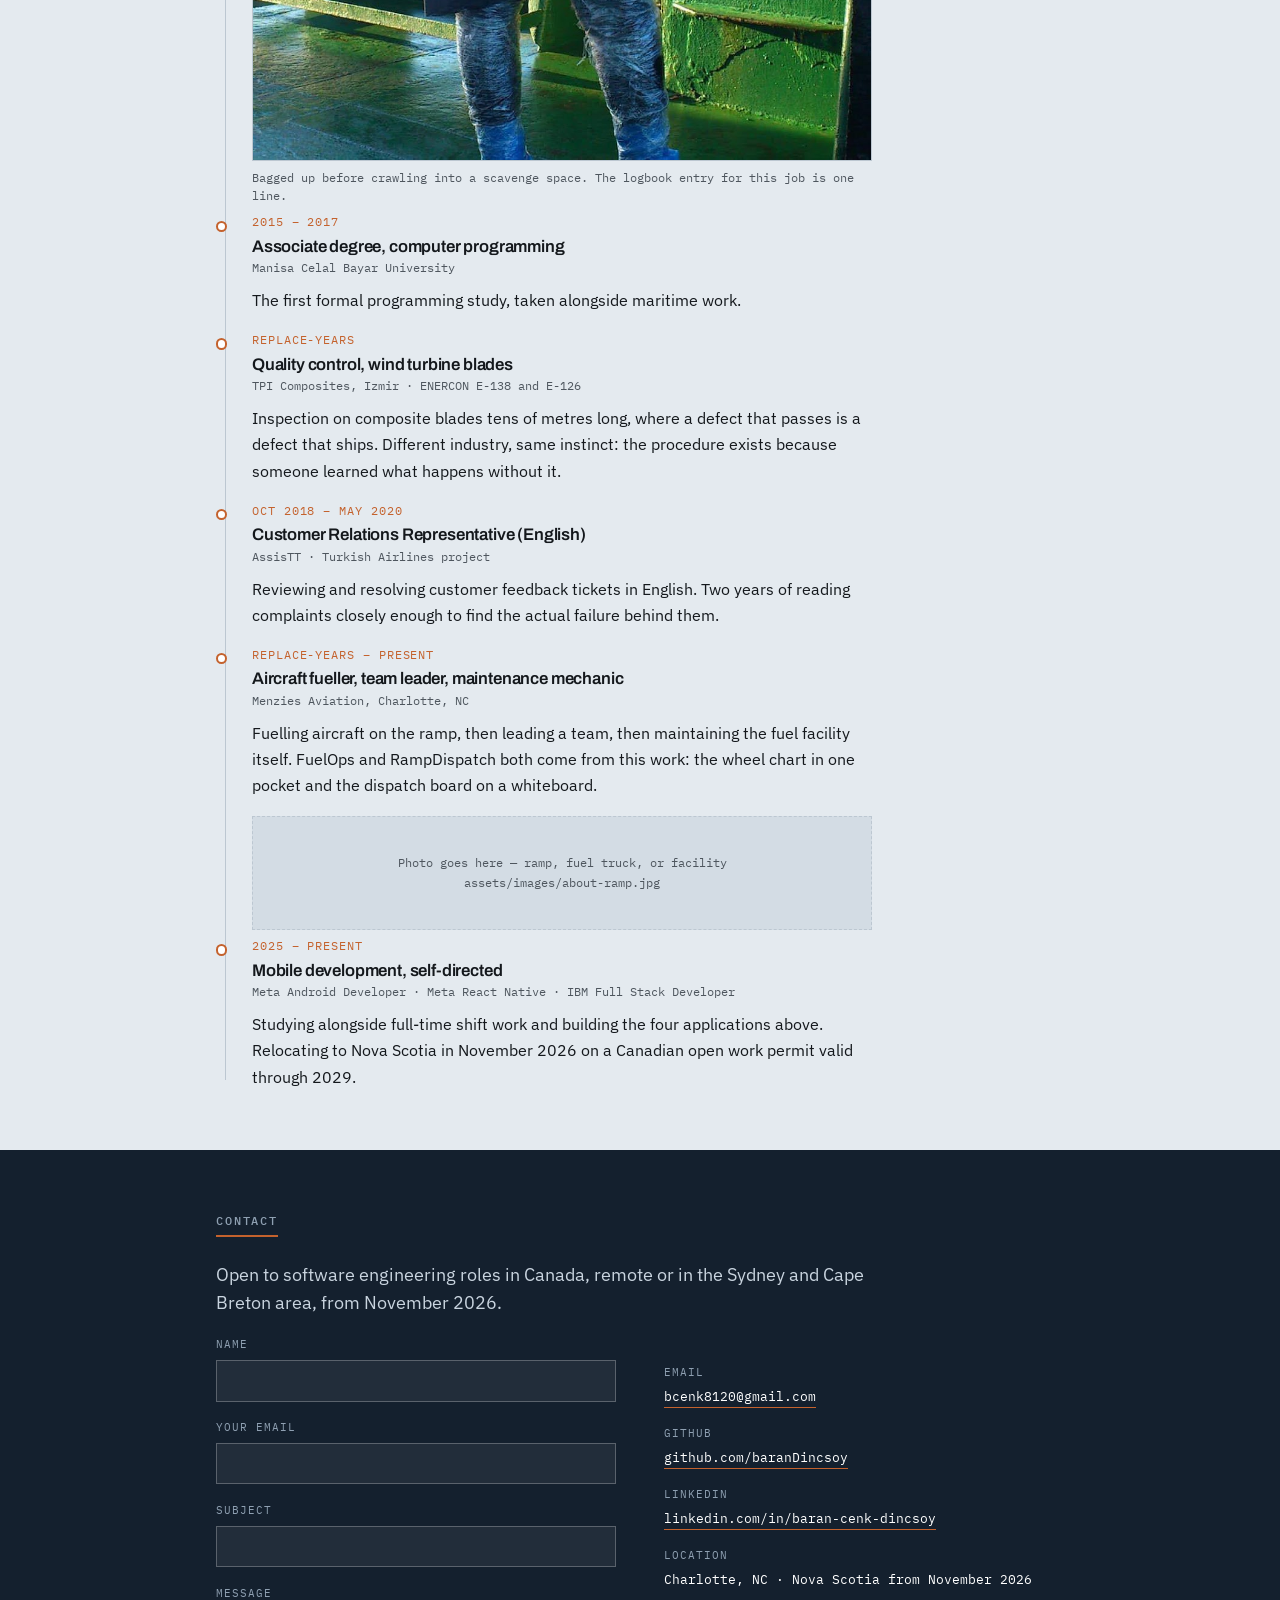
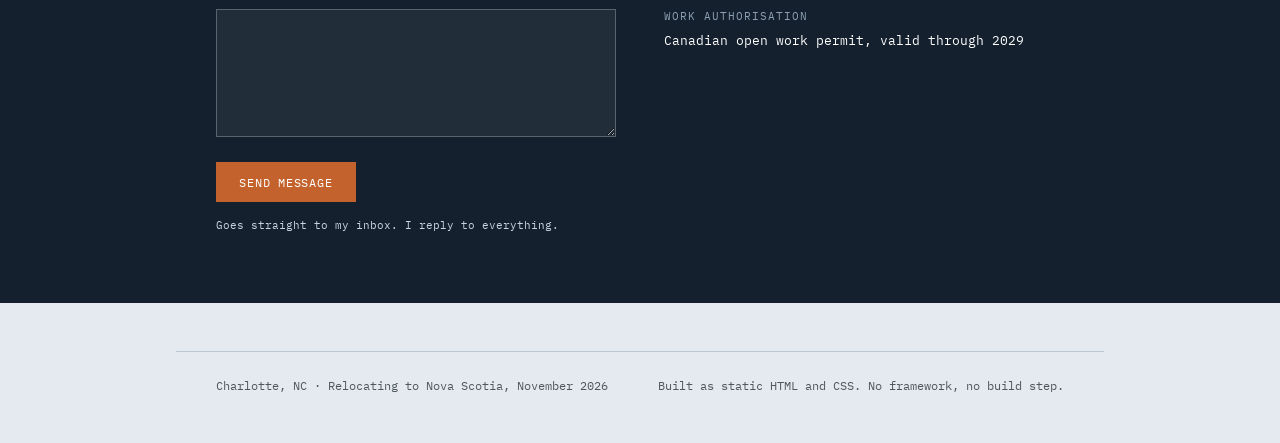
==== commit ee7f8bf0: "Add EngineRoomLog screenshots" ====
--- a/index.html
+++ b/index.html
@@ -111,9 +111,10 @@
       <li class="project">
         <h3><a href="/engineroomlog/">EngineRoomLog</a></h3>
 
-        <div class="shot-placeholder">
-          Screenshots go here<br>
-          assets/images/engineroomlog-1.png &hellip;
+        <div class="shot-strip">
+          <img src="/assets/images/engineroomlog-1.png" alt="Login screen.">
+          <img src="/assets/images/engineroomlog-2.png" alt="Watch entry form.">
+          <img src="/assets/images/engineroomlog-3.png" alt="Journal grid for a day.">
         </div>
 
         <dl class="plate">
--- a/assets/site.css
+++ b/assets/site.css
@@ -103,8 +103,8 @@
 .wordmark {
   font-family: var(--font-display);
   font-weight: 600;
-  font-size: 0.92rem;
-  letter-spacing: 0.1em;
+  font-size: 1.15rem;
+  letter-spacing: 0.08em;
   text-transform: uppercase;
   color: #fff;
   text-decoration: none;
@@ -395,34 +395,32 @@
    -------------------------------------------------------------------------- */
 
 .shots {
-  display: flex;
-  gap: 0.75rem;
-  overflow-x: auto;
+  display: grid;
+  grid-template-columns: repeat(3, 1fr);
+  gap: 0.9rem;
   padding: 1.25rem;
   background: var(--navy-deep);
   margin-bottom: 1.25rem;
 }
 
 .shots img {
-  height: 24rem;
-  width: auto;
+  width: 100%;
+  height: auto;
   border: 1px solid rgba(255, 255, 255, 0.15);
-  flex: none;
 }
 
 .shot-strip {
-  display: flex;
-  gap: 0.6rem;
-  overflow-x: auto;
+  display: grid;
+  grid-template-columns: repeat(3, 1fr);
+  gap: 0.75rem;
   margin-bottom: 1.4rem;
   background: var(--navy-deep);
   padding: 1rem;
 }
 
 .shot-strip img {
-  height: 15rem;
-  width: auto;
-  flex: none;
+  width: 100%;
+  height: auto;
   border: 1px solid rgba(255, 255, 255, 0.15);
 }
 
@@ -669,8 +667,8 @@
 .colophon a:hover { color: var(--amber); }
 
 @media (max-width: 34rem) {
-  .shots img { height: 18rem; }
-  .shot-strip img { height: 12rem; }
+  .shots,
+  .shot-strip { grid-template-columns: repeat(2, 1fr); }
   .project { padding: 1.25rem; }
   .stats .figure { font-size: 1.7rem; }
 }
@@ -681,22 +679,26 @@
 
 .hero-grid {
   display: grid;
-  grid-template-columns: 11rem 1fr;
-  gap: 2.25rem;
+  grid-template-columns: 17rem 1fr;
+  gap: 2.75rem;
   align-items: start;
 }
 
 .portrait {
-  width: 11rem;
-  height: 11rem;
+  width: 100%;
+  aspect-ratio: 4 / 5;
   object-fit: cover;
   border: 1px solid rgba(255, 255, 255, 0.25);
   border-left: 3px solid var(--amber);
 }
 
-@media (max-width: 40rem) {
+@media (max-width: 46rem) {
+  .hero-grid { grid-template-columns: 13rem 1fr; gap: 1.75rem; }
+}
+
+@media (max-width: 34rem) {
   .hero-grid { grid-template-columns: 1fr; gap: 1.5rem; }
-  .portrait { width: 8rem; height: 8rem; }
+  .portrait { width: 11rem; }
 }
 
 /* --------------------------------------------------------------------------
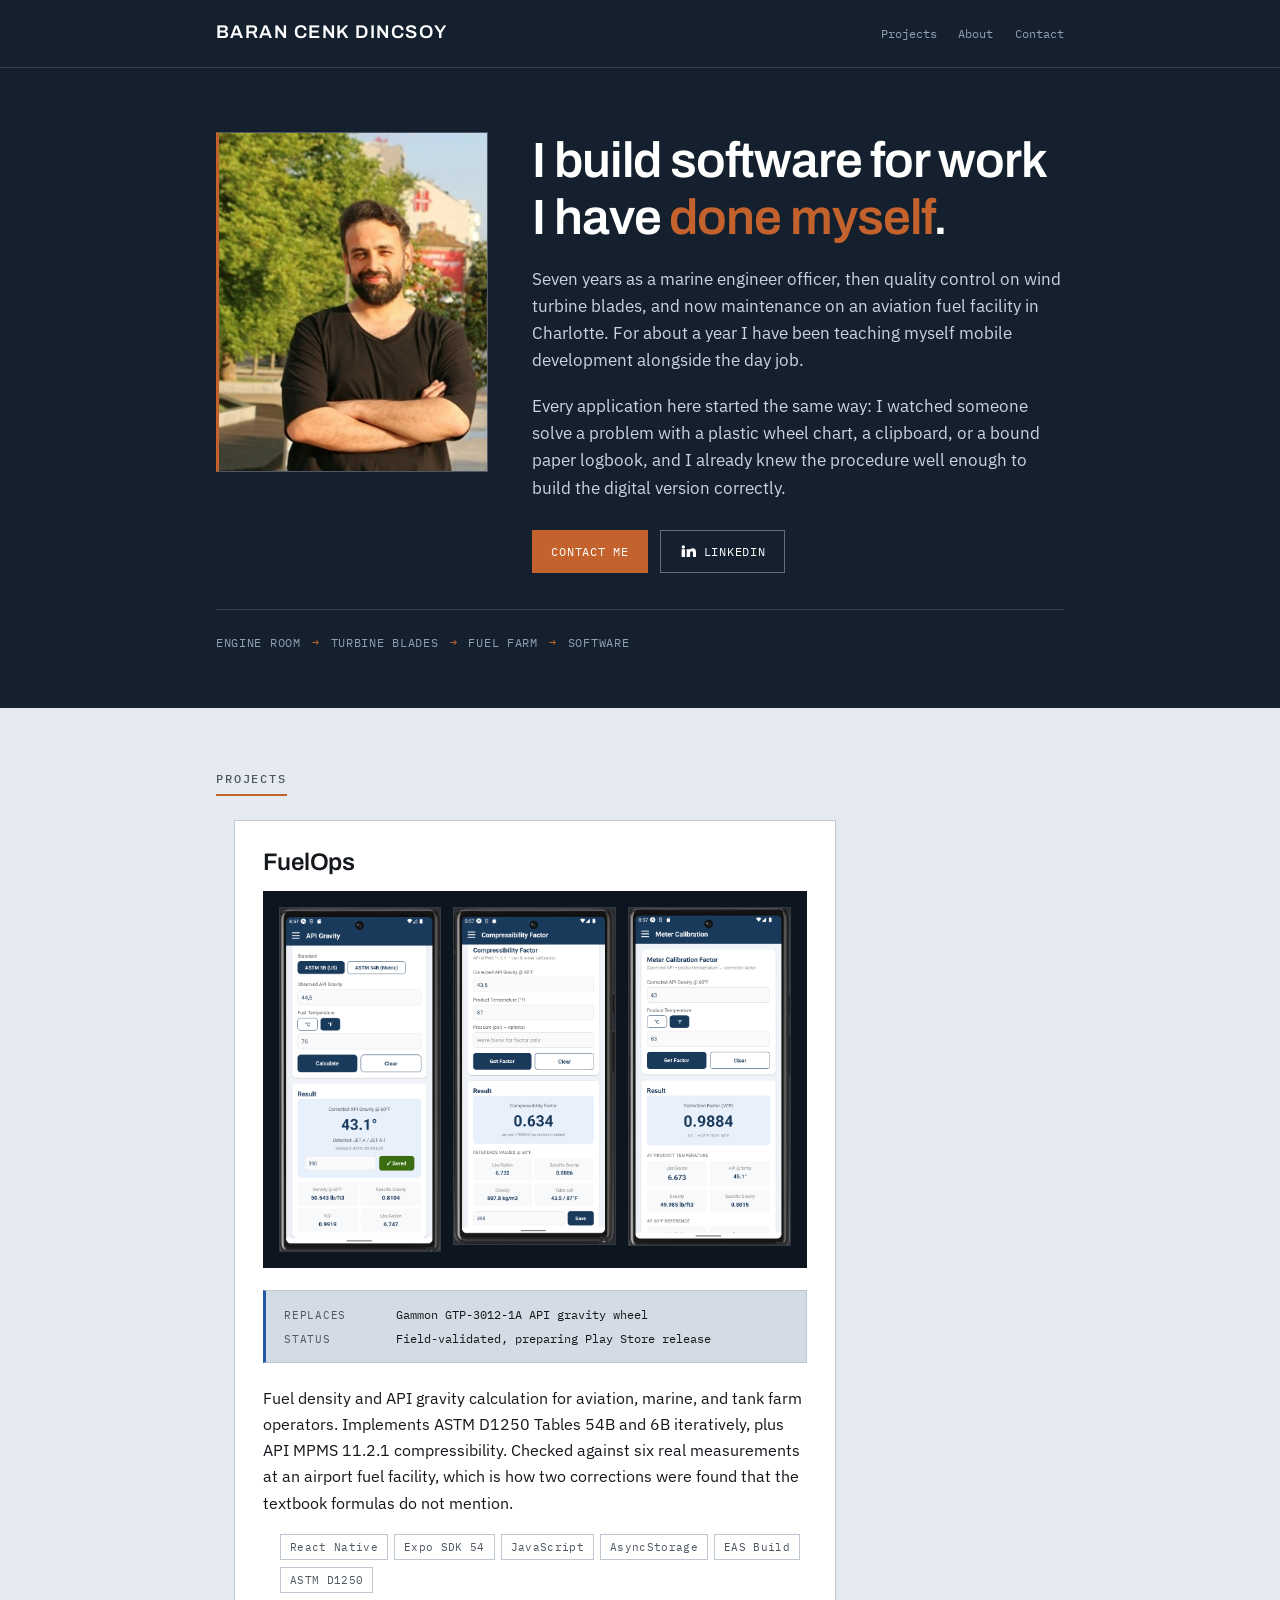
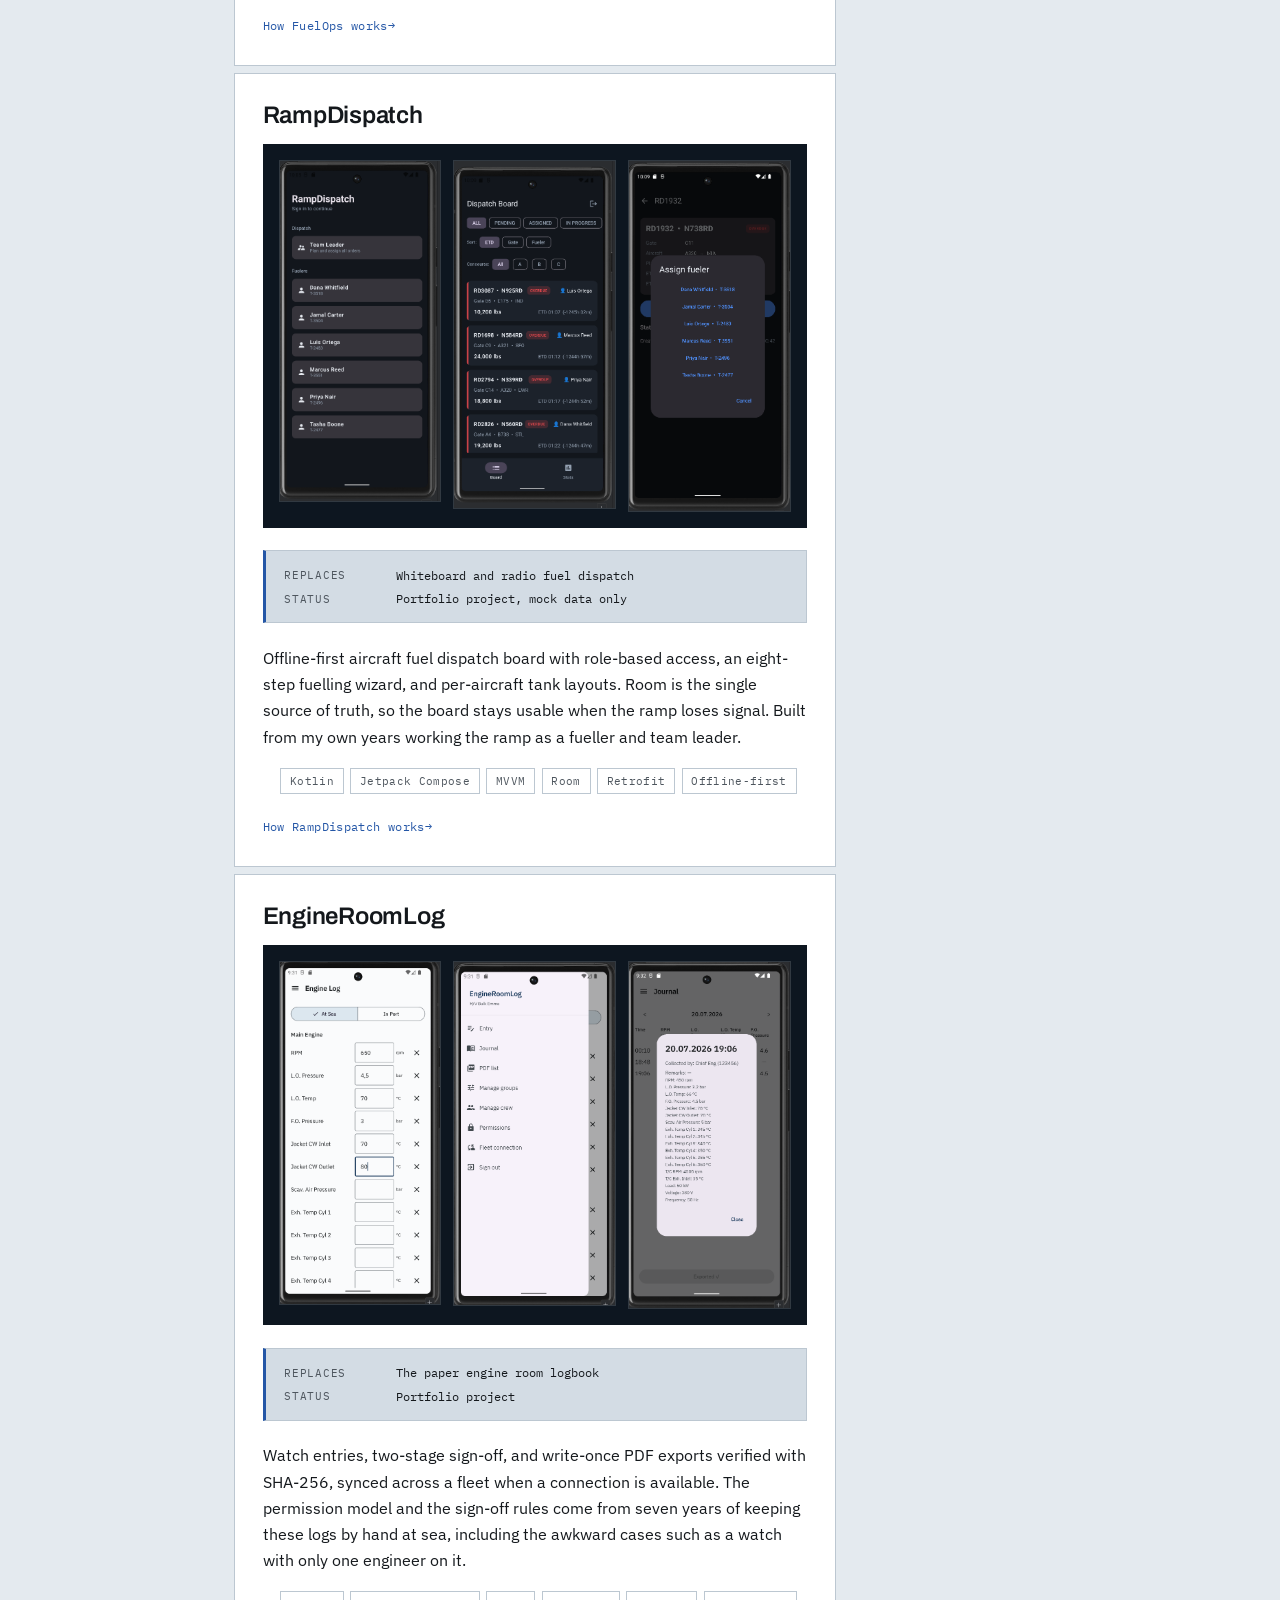
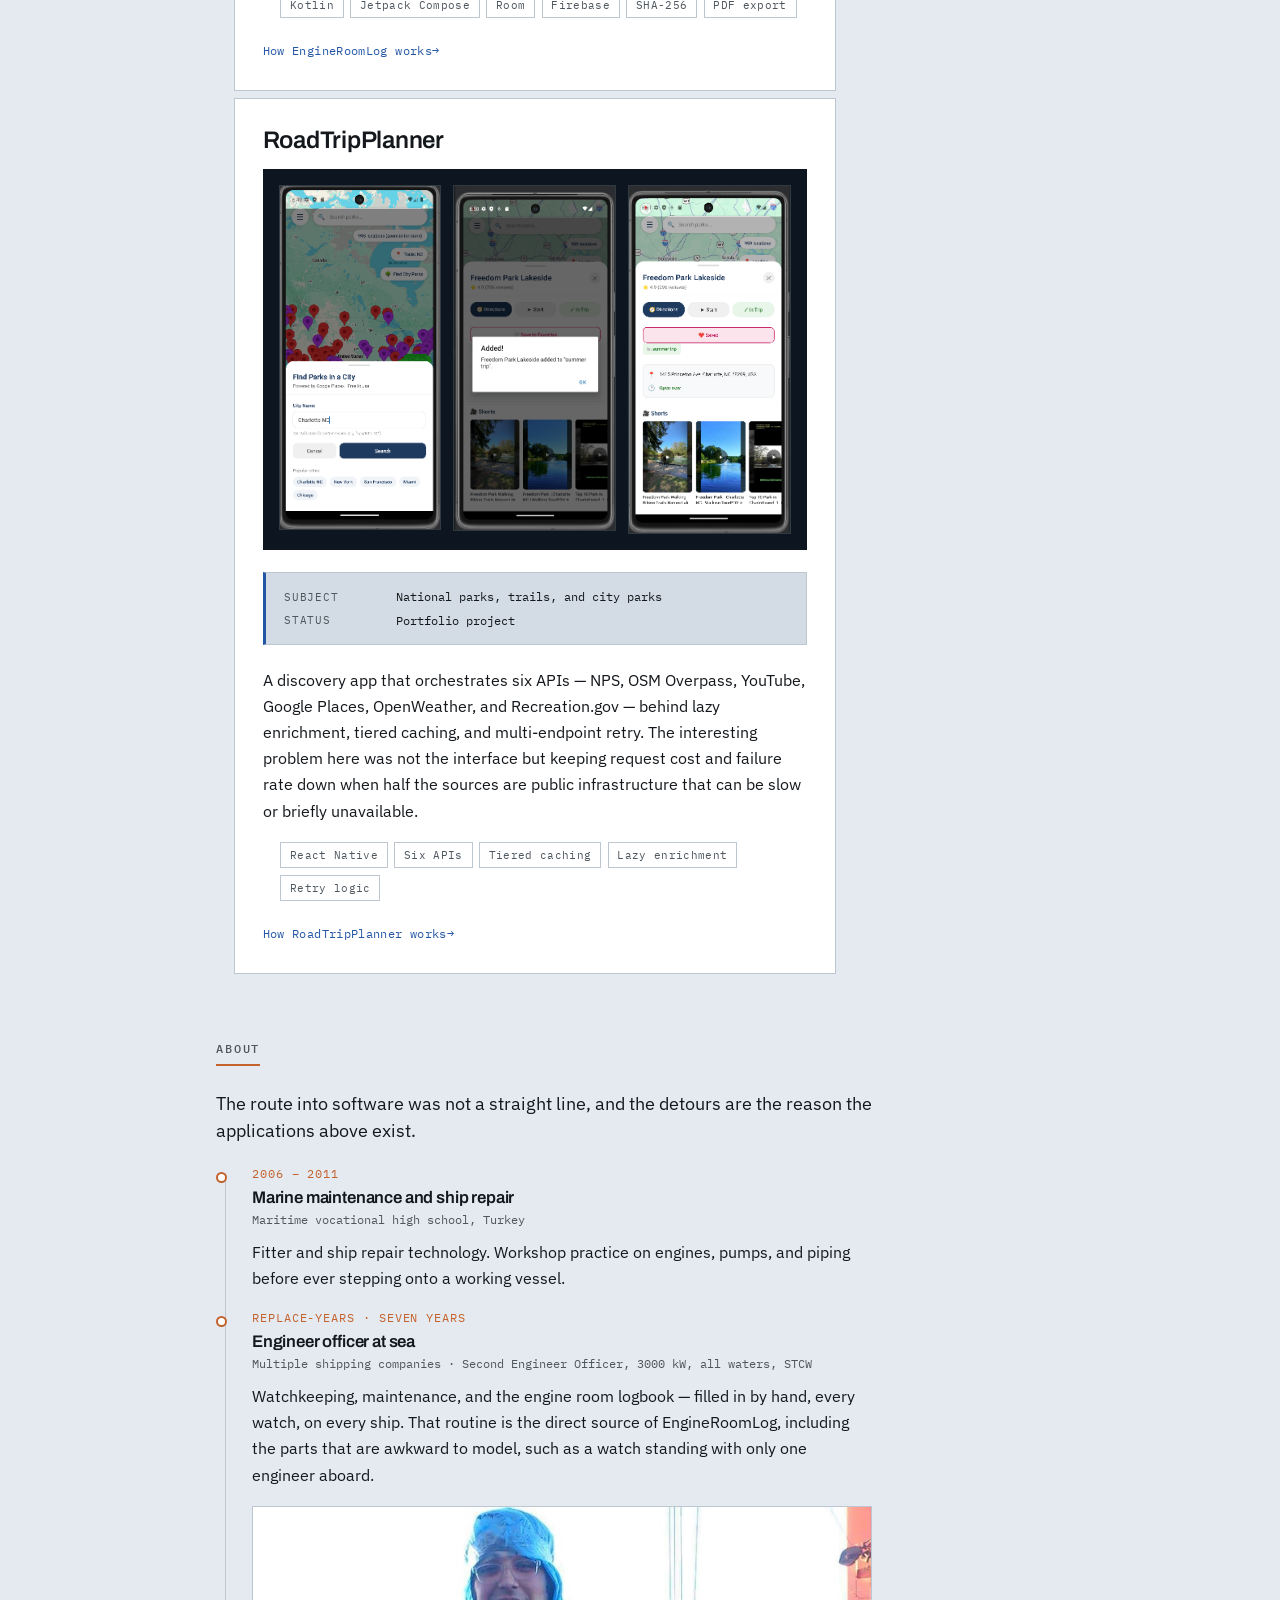
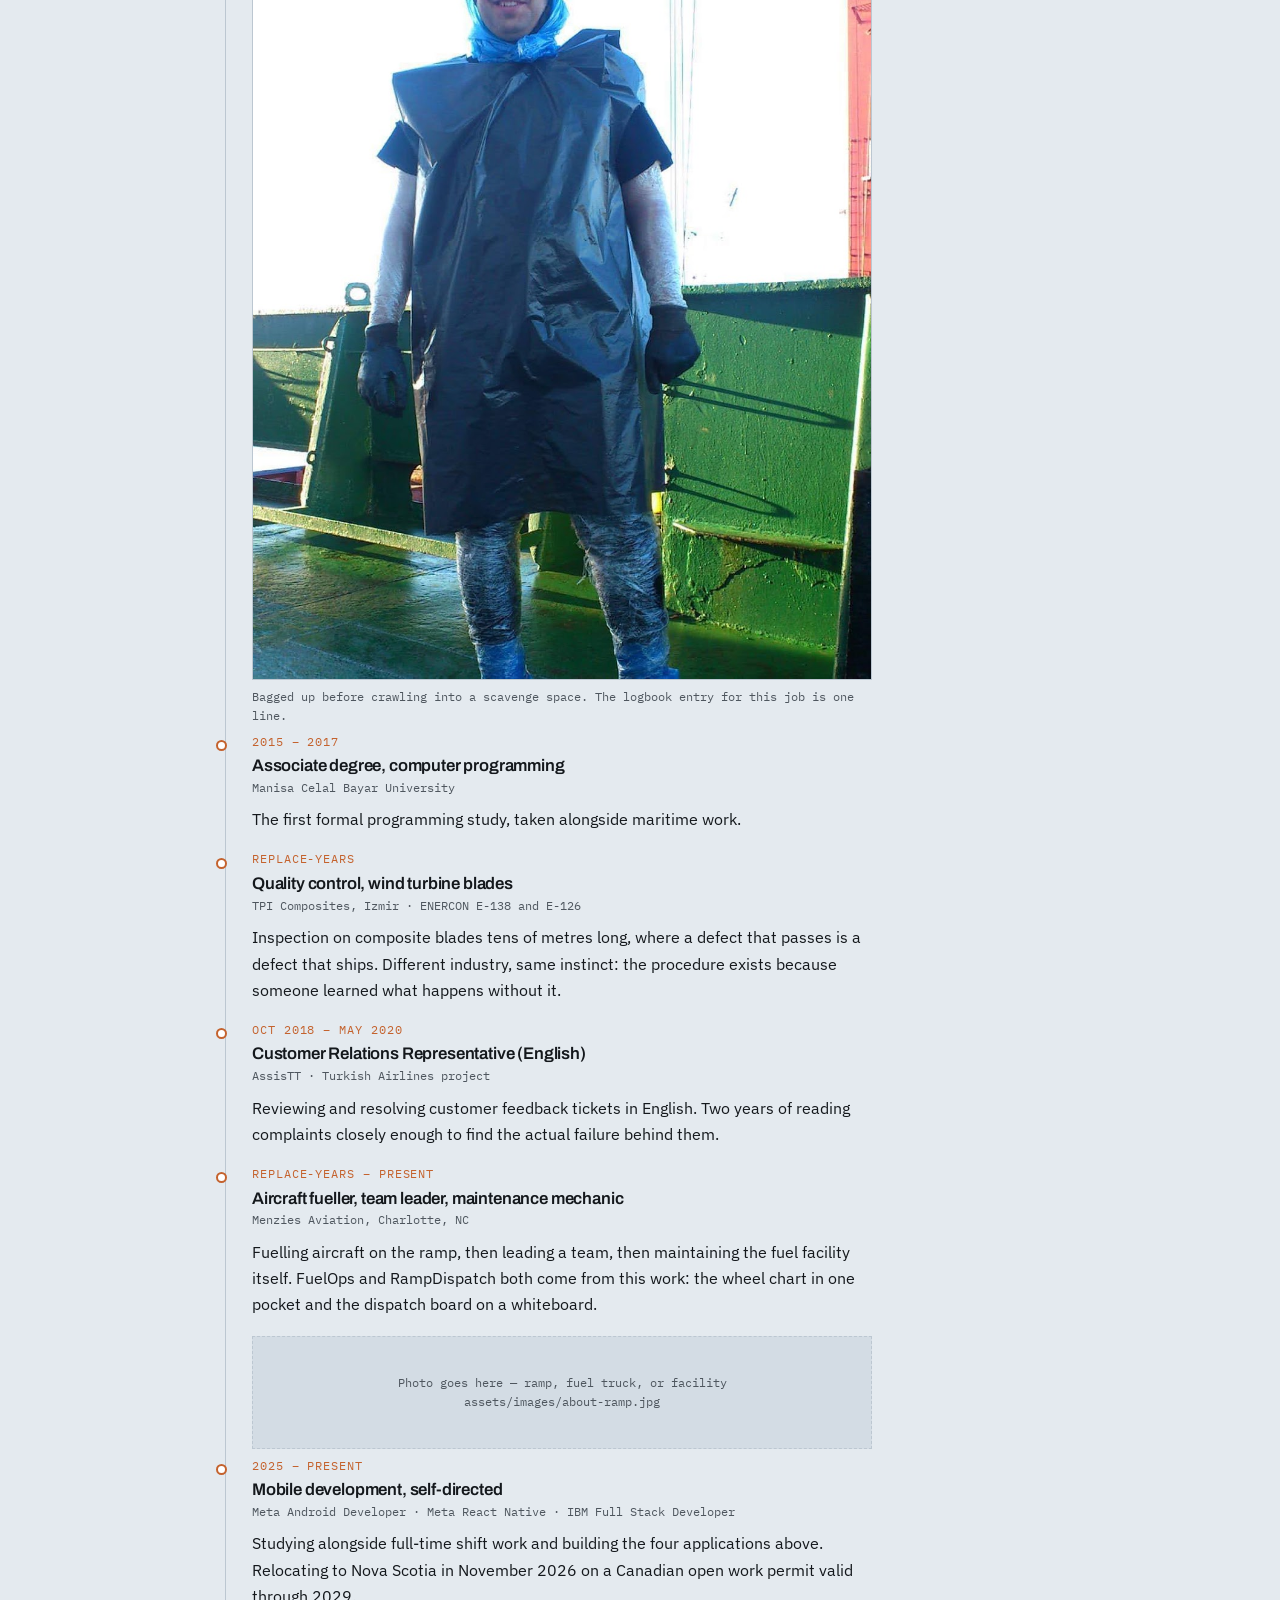
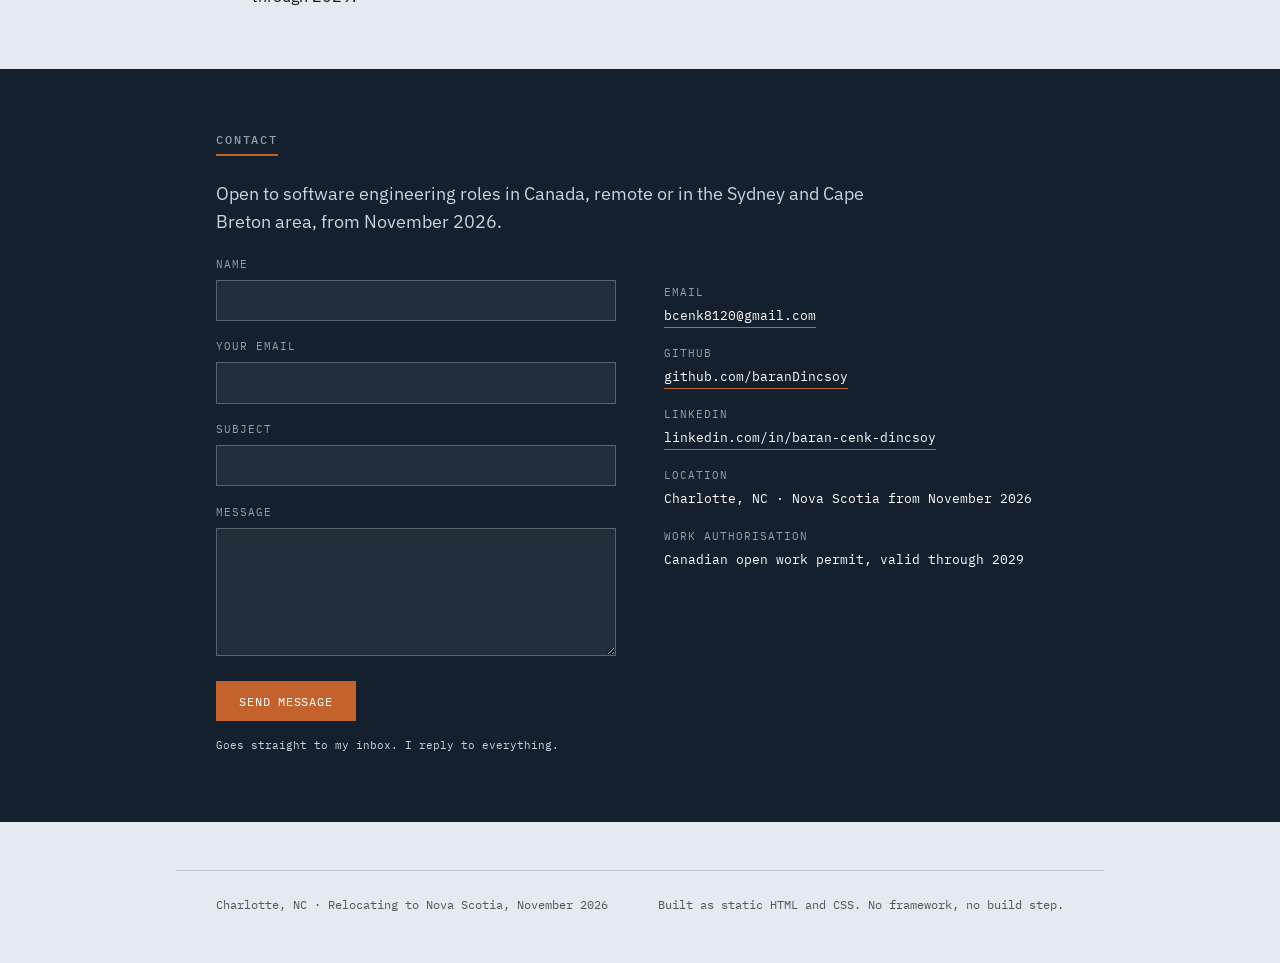
==== commit 03a4083d: "Add RampDispatch gallery" ====
--- a/index.html
+++ b/index.html
@@ -88,9 +88,10 @@
       <li class="project">
         <h3><a href="/rampdispatch/">RampDispatch</a></h3>
 
-        <div class="shot-placeholder">
-          Screenshots go here<br>
-          assets/images/rampdispatch-1.png &hellip;
+        <div class="shot-strip">
+          <img src="/assets/images/rampdispatch-1.png">
+          <img src="/assets/images/rampdispatch-2.png">
+          <img src="/assets/images/rampdispatch-3.png">
         </div>
 
         <dl class="plate">
@@ -135,9 +136,10 @@
       <li class="project">
         <h3><a href="/roadtripplanner/">RoadTripPlanner</a></h3>
 
-        <div class="shot-placeholder">
-          Screenshots go here<br>
-          assets/images/roadtripplanner-1.png &hellip;
+        <div class="shot-strip">
+          <img src="/assets/images/roadtripplanner-1.png">
+          <img src="/assets/images/roadtripplanner-2.png">
+          <img src="/assets/images/roadtripplanner-3.png">
         </div>
 
         <dl class="plate">
--- a/assets/site.css
+++ b/assets/site.css
@@ -408,6 +408,22 @@
   height: auto;
   border: 1px solid rgba(255, 255, 255, 0.15);
 }
+
+/* Dense gallery — for projects with many screens */
+.shots.dense { grid-template-columns: repeat(4, 1fr); gap: 0.6rem; }
+
+@media (max-width: 46rem) {
+  .shots.dense { grid-template-columns: repeat(3, 1fr); }
+}
+
+@media (max-width: 34rem) {
+  .shots.dense { grid-template-columns: repeat(2, 1fr); }
+}
+
+/* Screenshots that open full size in a new tab */
+.shots a { display: block; }
+.shots a img { transition: opacity 140ms ease; }
+.shots a:hover img { opacity: 0.75; }
 
 .shot-strip {
   display: grid;
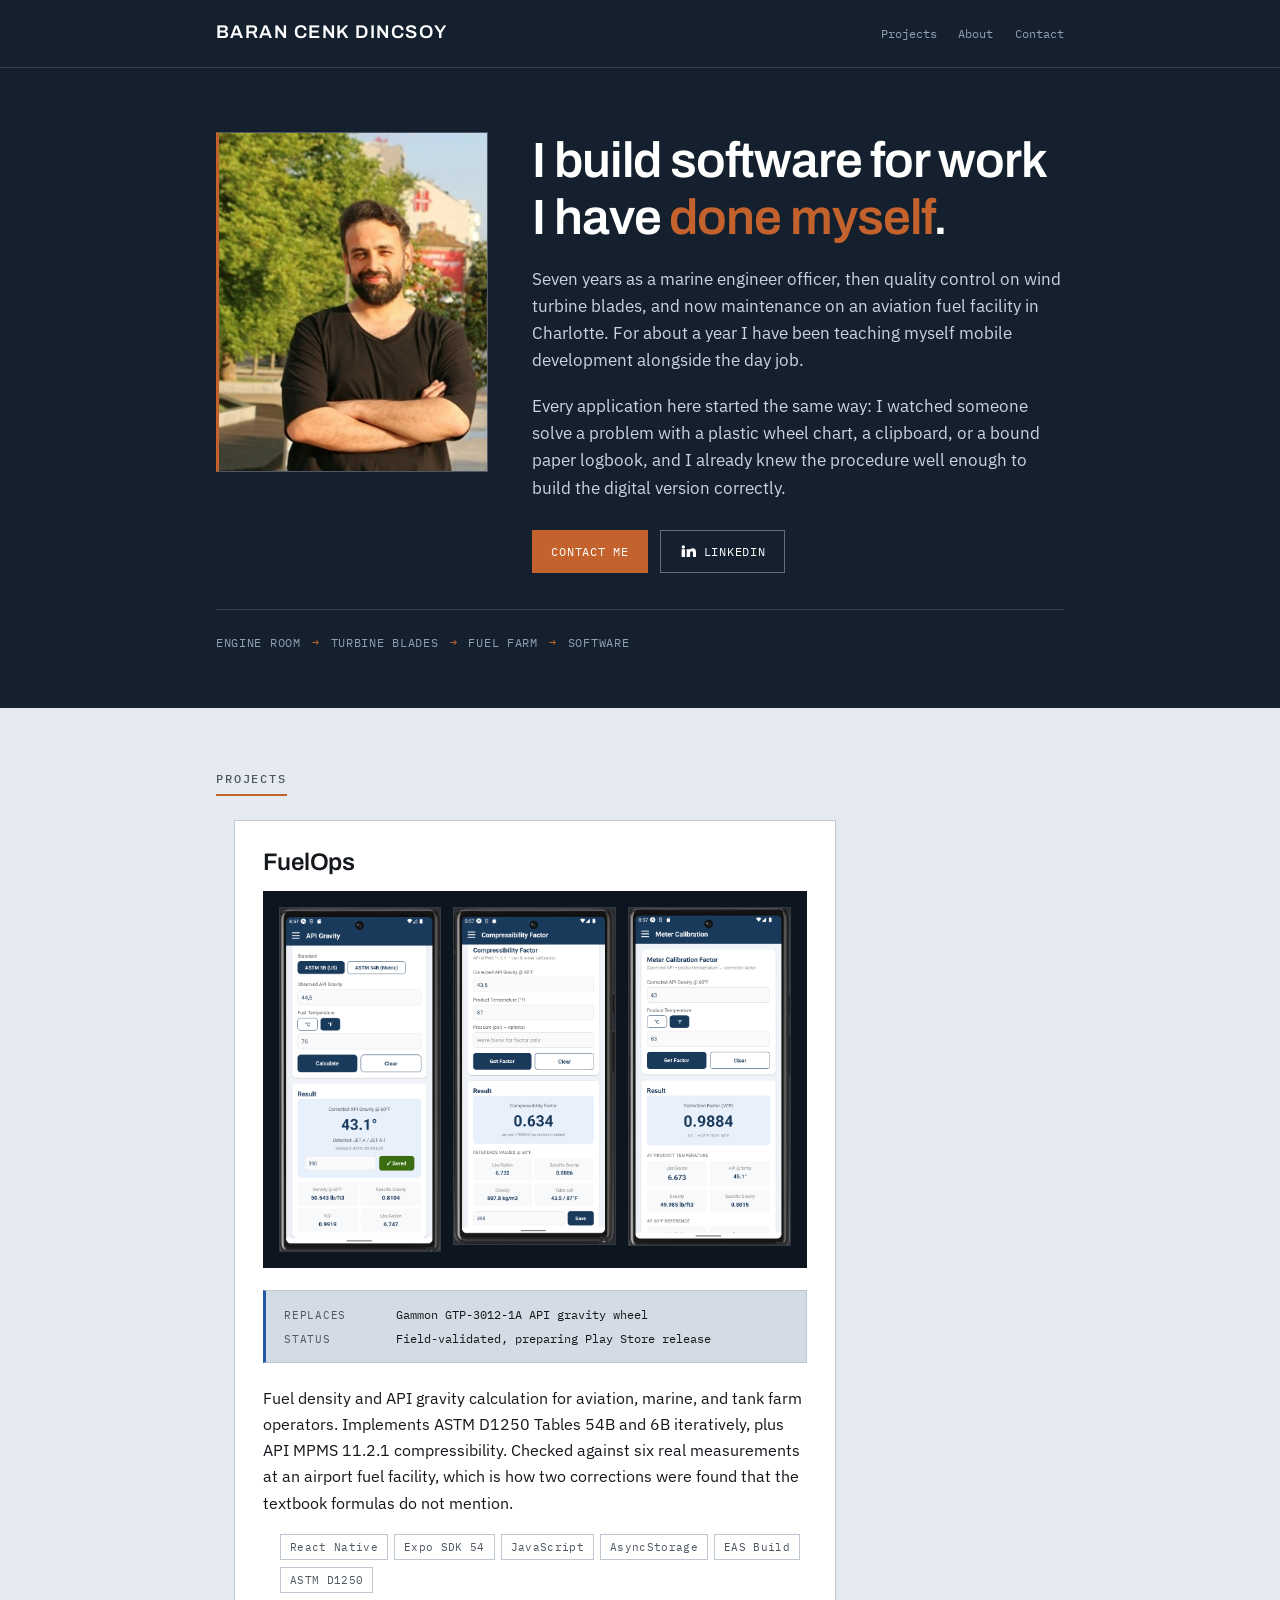
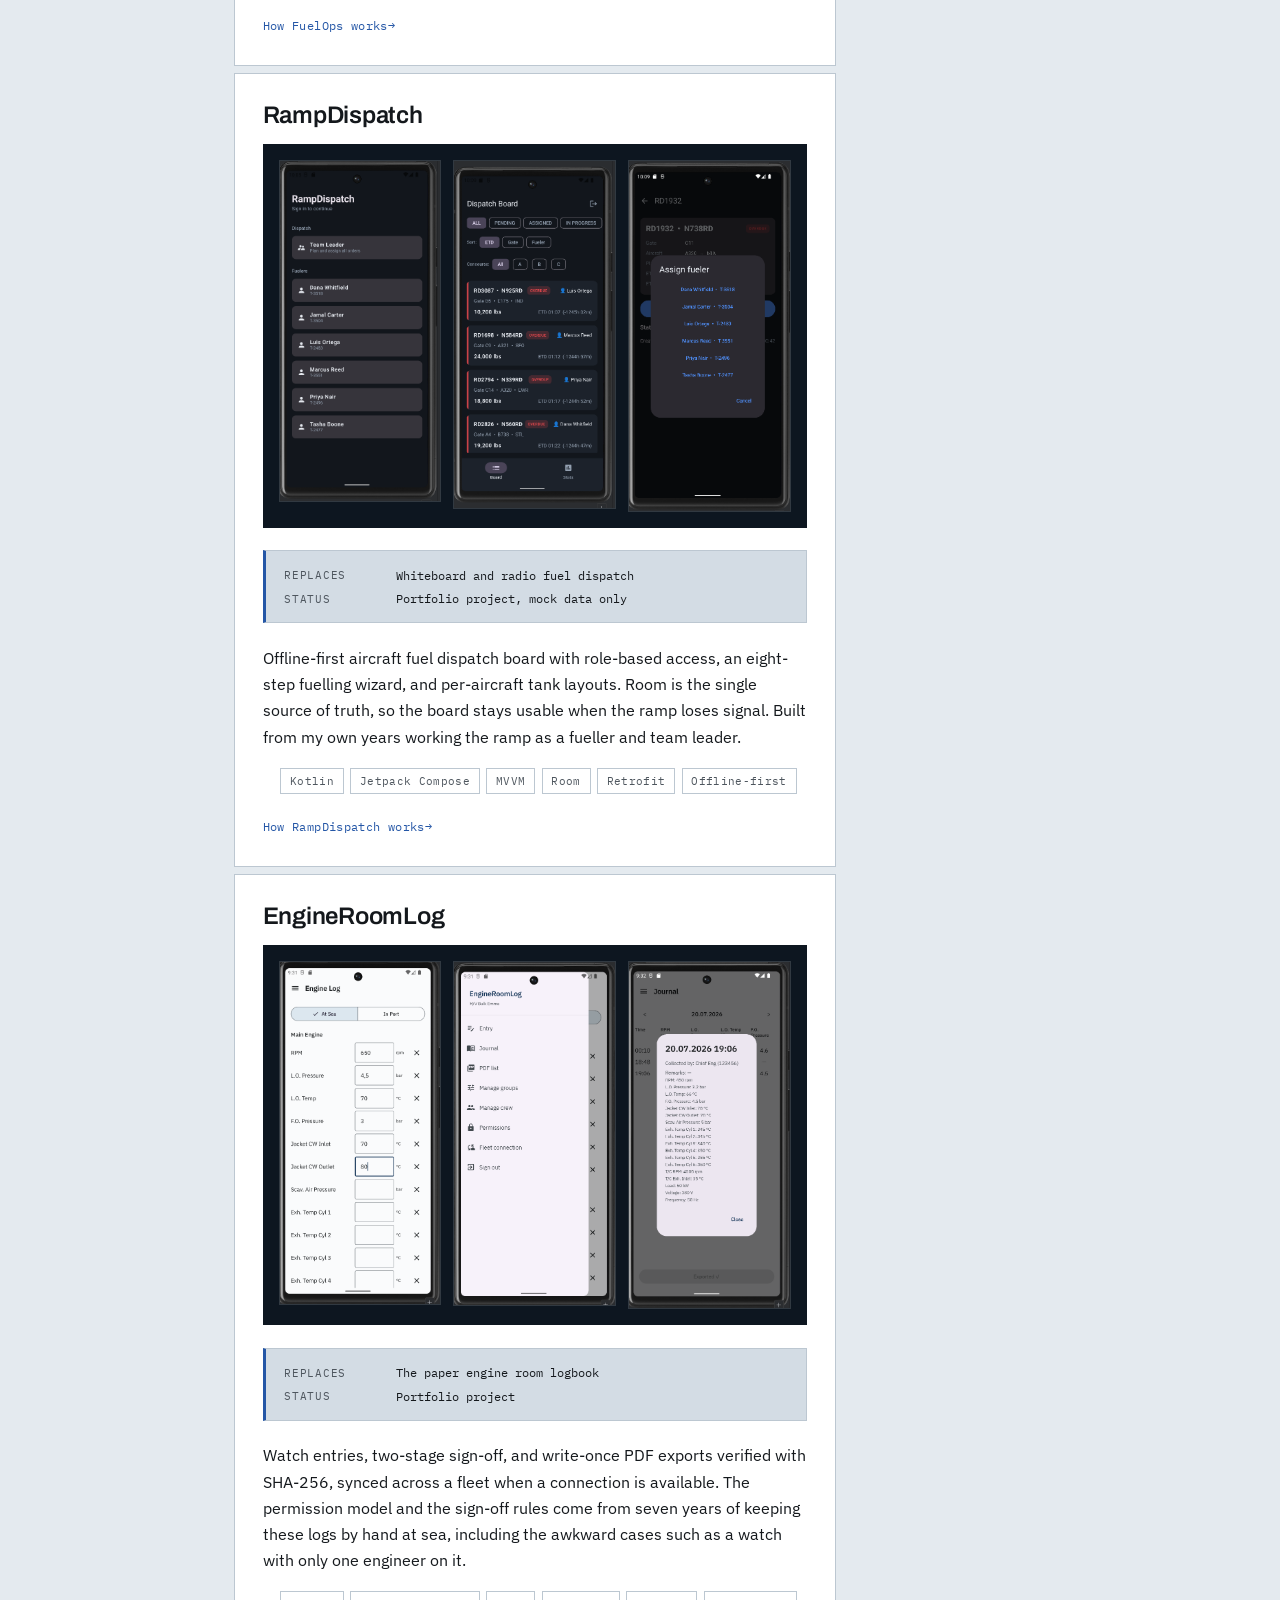
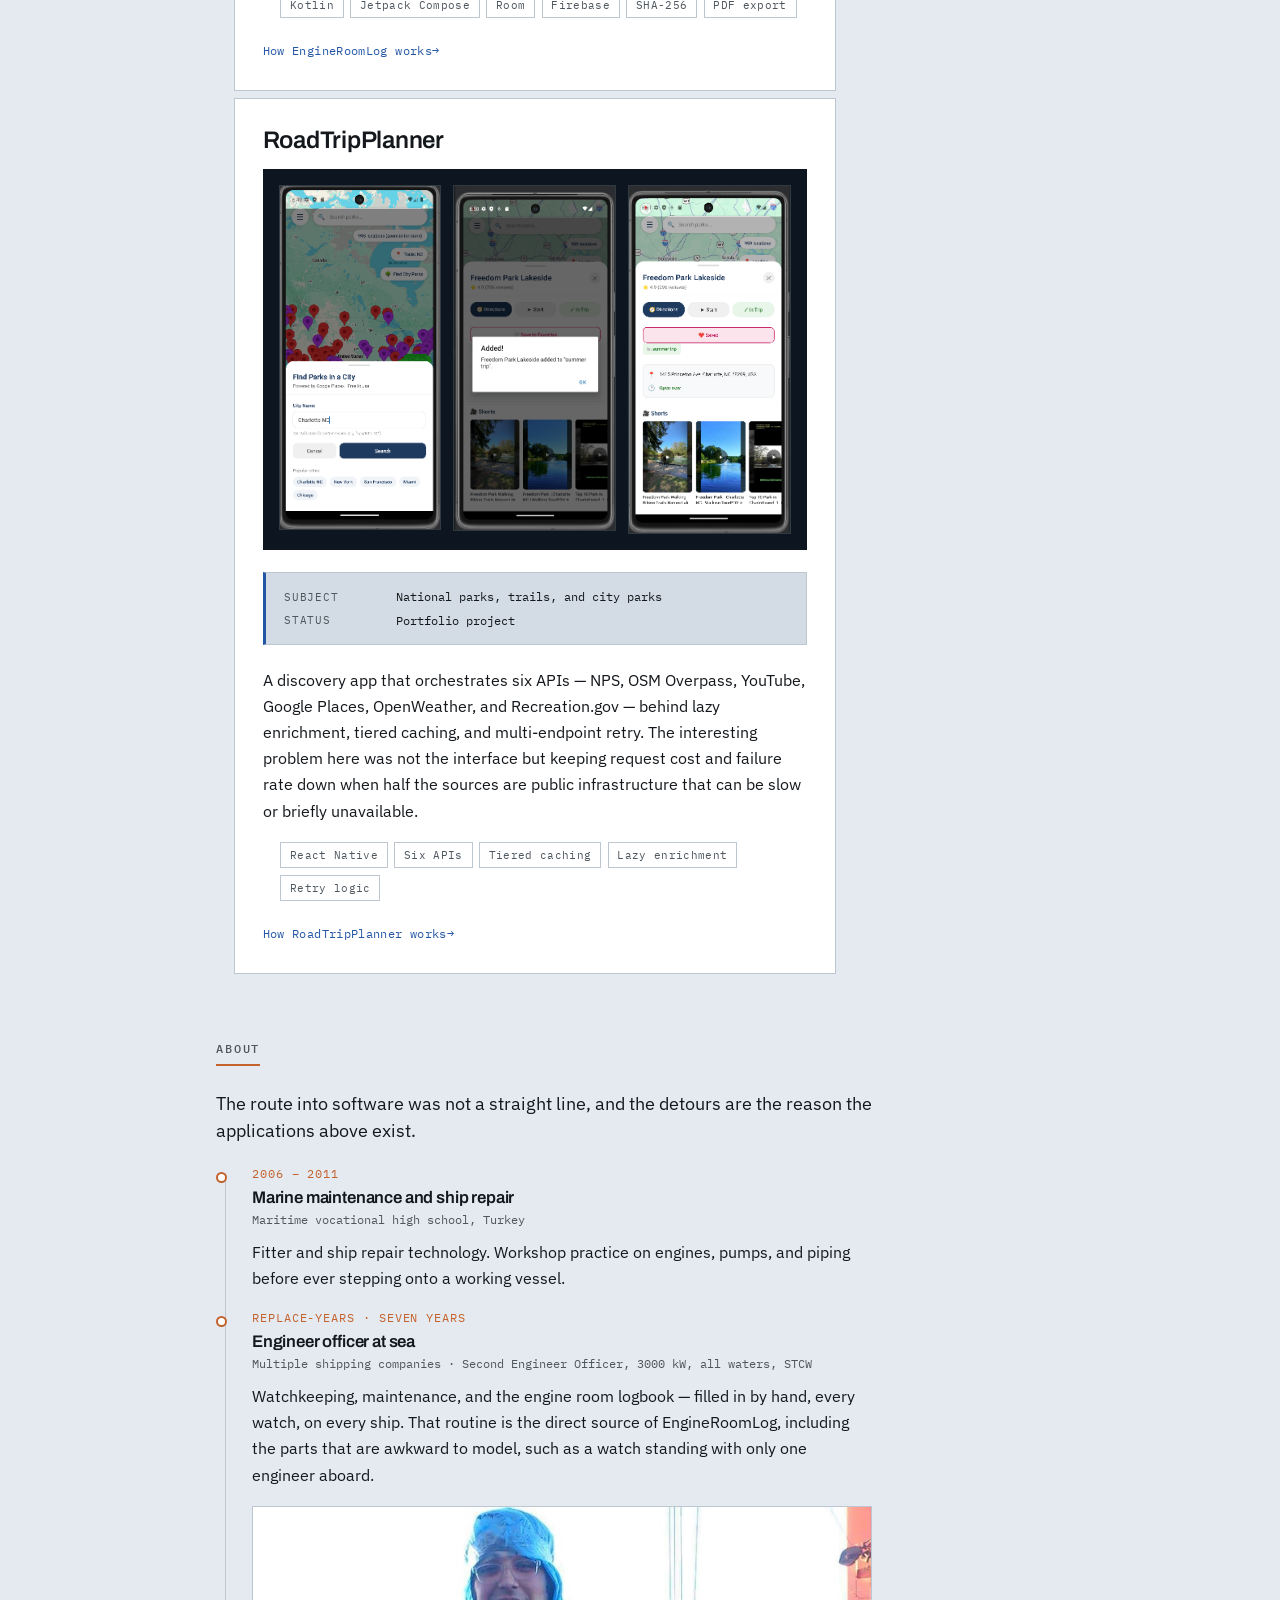
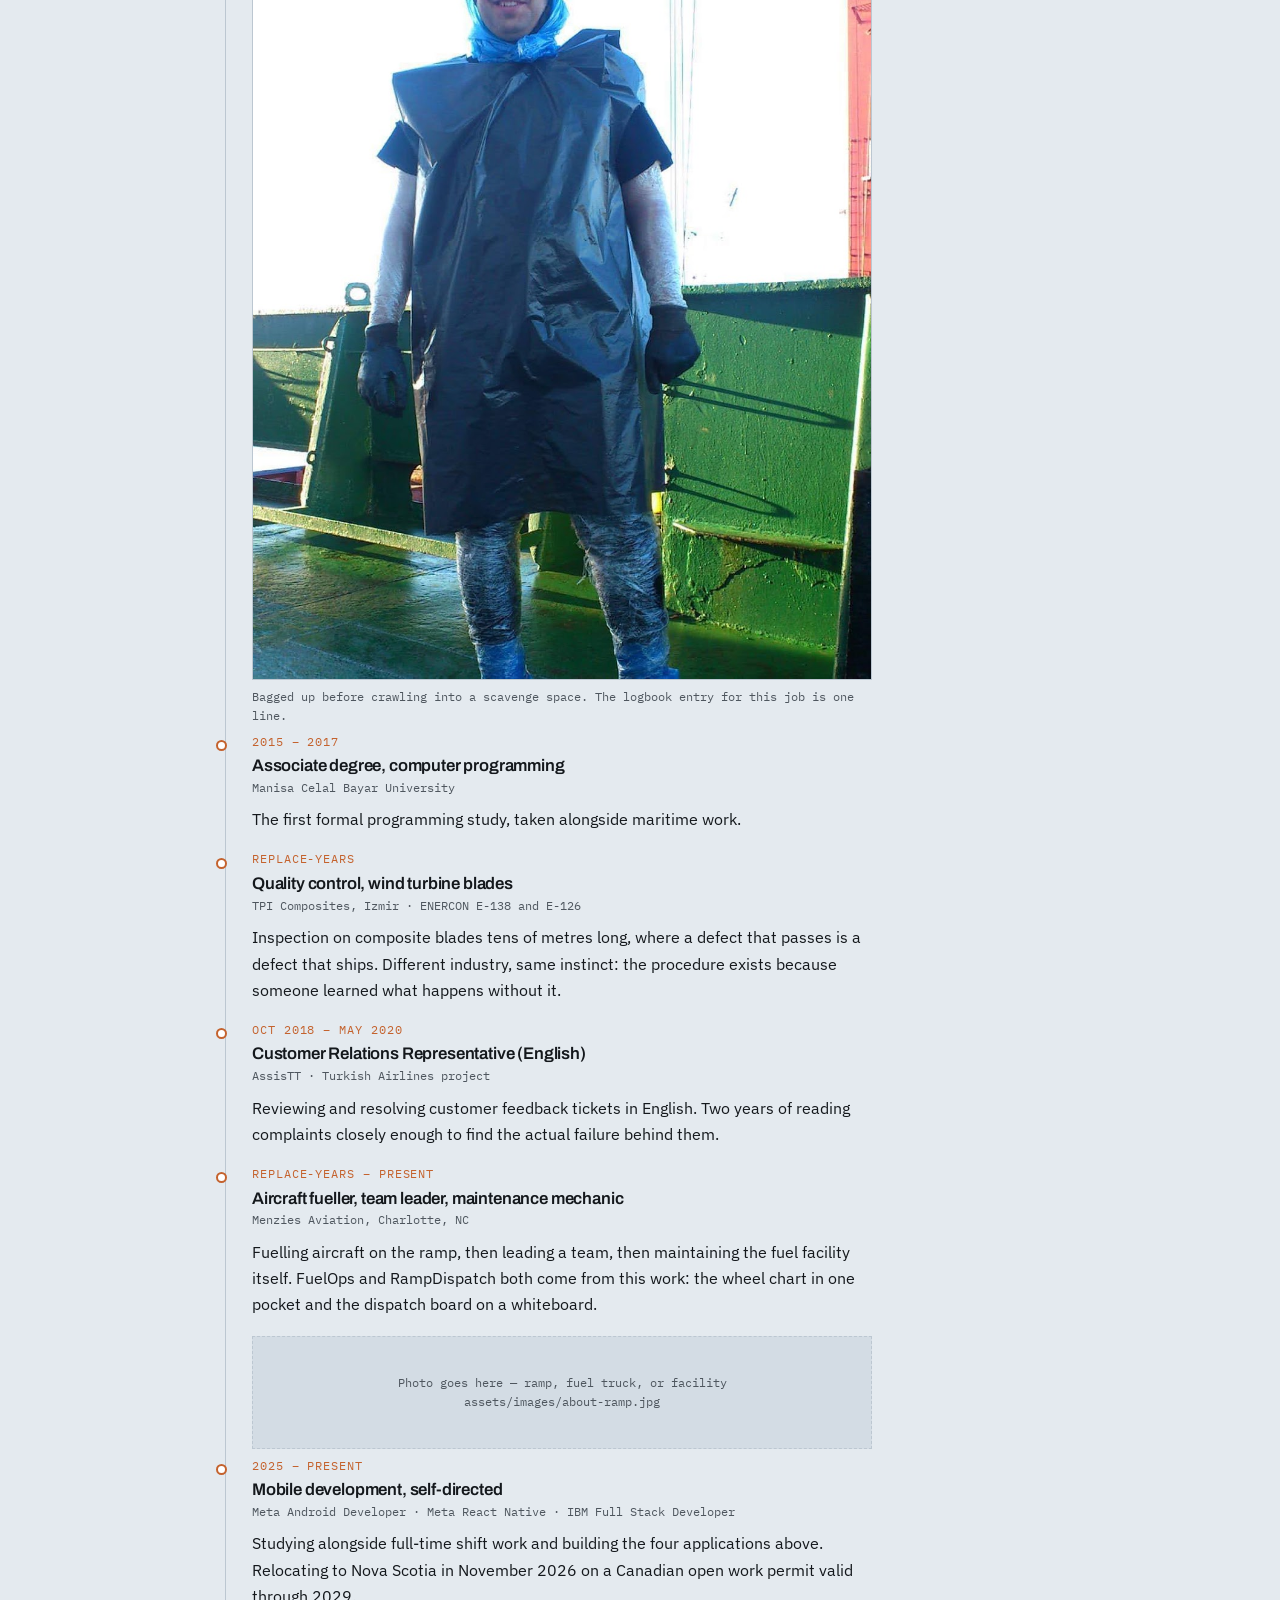
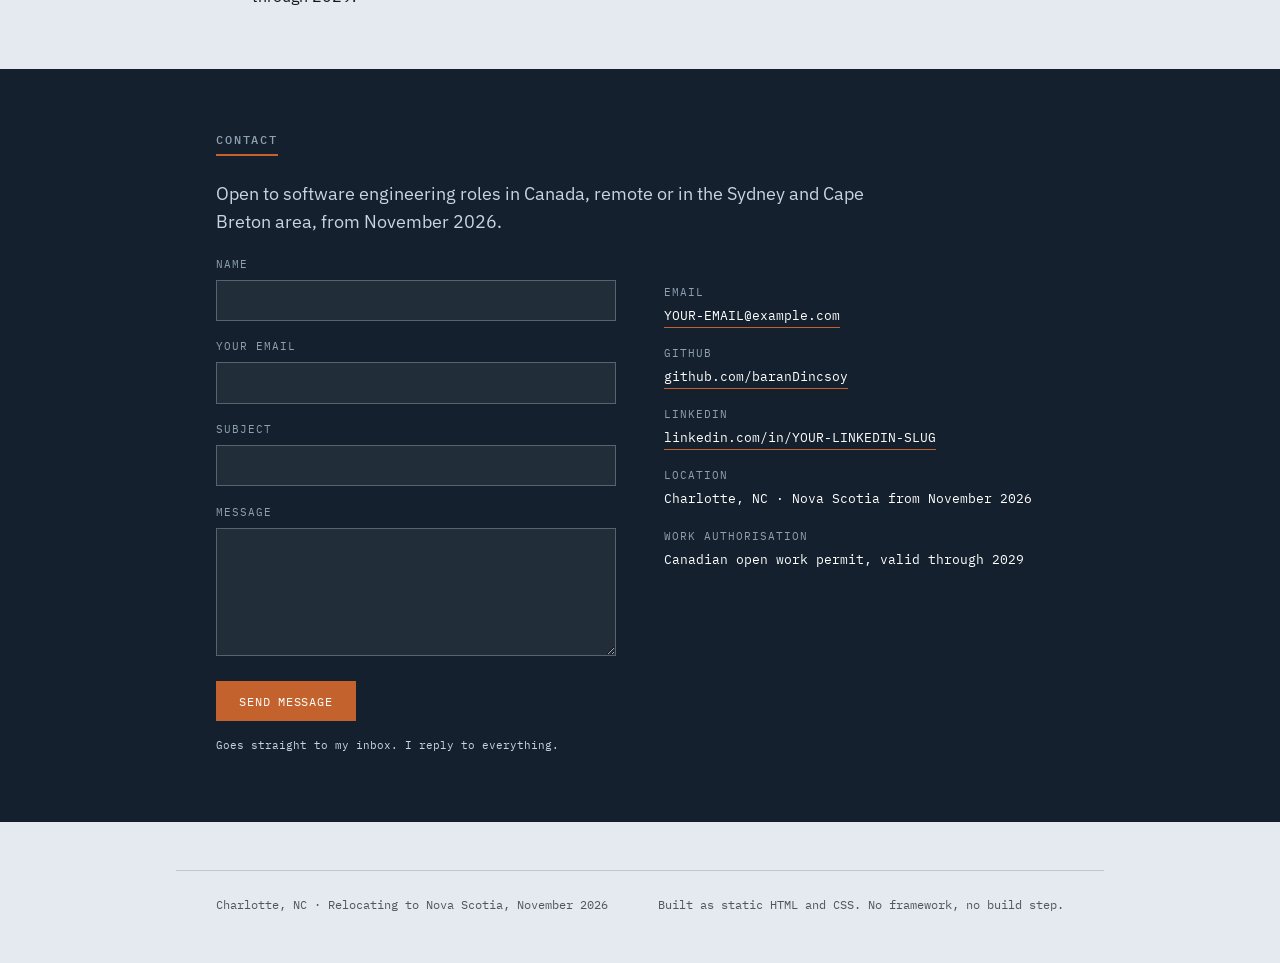
==== commit e088bcb0: "Add screenshots to all project cards and EngineRoomLog page" ====
--- a/index.html
+++ b/index.html
@@ -36,8 +36,8 @@
         <p>Every application here started the same way: I watched someone solve a problem with a plastic wheel chart, a clipboard, or a bound paper logbook, and I already knew the procedure well enough to build the digital version correctly.</p>
         <div class="actions">
           <a class="btn btn-solid" href="#contact">Contact me</a>
-<a class="btn btn-ghost" href="https://www.linkedin.com/in/baran-cenk-dincsoy-953367b4/">
-            <svg viewBox="0 0 24 24" aria-hidden="true"><path d="M4.98 3.5a2.5 2.5 0 1 1 0 5 2.5 2.5 0 0 1 0-5zM2.4 21h5.16V9.24H2.4V21zM10 9.24V21h5.16v-6.2c0-3.28 4.28-3.55 4.28 0V21H24v-7.97c0-6.6-7.2-6.36-8.84-3.11V9.24H10z"/></svg>
+          <a class="btn btn-ghost" href="https://www.linkedin.com/in/YOUR-LINKEDIN-SLUG/">
+            <svg viewBox="0 0 24 24" width="16" height="16" aria-hidden="true"><path d="M4.98 3.5a2.5 2.5 0 1 1 0 5 2.5 2.5 0 0 1 0-5zM2.4 21h5.16V9.24H2.4V21zM10 9.24V21h5.16v-6.2c0-3.28 4.28-3.55 4.28 0V21H24v-7.97c0-6.6-7.2-6.36-8.84-3.11V9.24H10z"/></svg>
             LinkedIn
           </a>
         </div>
@@ -62,8 +62,6 @@
       <li class="project">
         <h3><a href="/fuelops/">FuelOps</a></h3>
 
-        <!-- Drop the five screenshots into /assets/images/ and replace this
-             placeholder with the .shot-strip block below it. -->
         <div class="shot-strip">
           <img src="/assets/images/fuelops-1.png" alt="API gravity correction screen.">
           <img src="/assets/images/fuelops-2.png" alt="Compressibility factor screen.">
@@ -89,9 +87,9 @@
         <h3><a href="/rampdispatch/">RampDispatch</a></h3>
 
         <div class="shot-strip">
-          <img src="/assets/images/rampdispatch-1.png">
-          <img src="/assets/images/rampdispatch-2.png">
-          <img src="/assets/images/rampdispatch-3.png">
+          <img src="/assets/images/rampdispatch-1.png" alt="Dispatch board with active orders.">
+          <img src="/assets/images/rampdispatch-2.png" alt="Fuelling wizard step.">
+          <img src="/assets/images/rampdispatch-3.png" alt="Stats dashboard.">
         </div>
 
         <dl class="plate">
@@ -113,9 +111,9 @@
         <h3><a href="/engineroomlog/">EngineRoomLog</a></h3>
 
         <div class="shot-strip">
-          <img src="/assets/images/engineroomlog-1.png" alt="Login screen.">
-          <img src="/assets/images/engineroomlog-2.png" alt="Watch entry form.">
-          <img src="/assets/images/engineroomlog-3.png" alt="Journal grid for a day.">
+          <img src="/assets/images/engineroomlog-1.png" alt="Watch entry form.">
+          <img src="/assets/images/engineroomlog-2.png" alt="Journal grid for a day.">
+          <img src="/assets/images/engineroomlog-3.png" alt="Exported PDF page.">
         </div>
 
         <dl class="plate">
@@ -137,9 +135,9 @@
         <h3><a href="/roadtripplanner/">RoadTripPlanner</a></h3>
 
         <div class="shot-strip">
-          <img src="/assets/images/roadtripplanner-1.png">
-          <img src="/assets/images/roadtripplanner-2.png">
-          <img src="/assets/images/roadtripplanner-3.png">
+          <img src="/assets/images/roadtripplanner-1.png" alt="Map with park and trail markers.">
+          <img src="/assets/images/roadtripplanner-2.png" alt="Park detail sheet.">
+          <img src="/assets/images/roadtripplanner-3.png" alt="Trip detail with ordered stops.">
         </div>
 
         <dl class="plate">
@@ -259,7 +257,7 @@
       <ul class="contact-links">
         <li>
           <span class="label">Email</span>
-          <a href="mailto:bcenk8120@gmail.com">bcenk8120@gmail.com</a>
+          <a href="mailto:YOUR-EMAIL@example.com">YOUR-EMAIL@example.com</a>
         </li>
         <li>
           <span class="label">GitHub</span>
@@ -267,7 +265,7 @@
         </li>
         <li>
           <span class="label">LinkedIn</span>
-          <a href="https://www.linkedin.com/in/baran-cenk-dincsoy-953367b4/">linkedin.com/in/baran-cenk-dincsoy</a>
+          <a href="https://www.linkedin.com/in/YOUR-LINKEDIN-SLUG/">linkedin.com/in/YOUR-LINKEDIN-SLUG</a>
         </li>
         <li>
           <span class="label">Location</span>
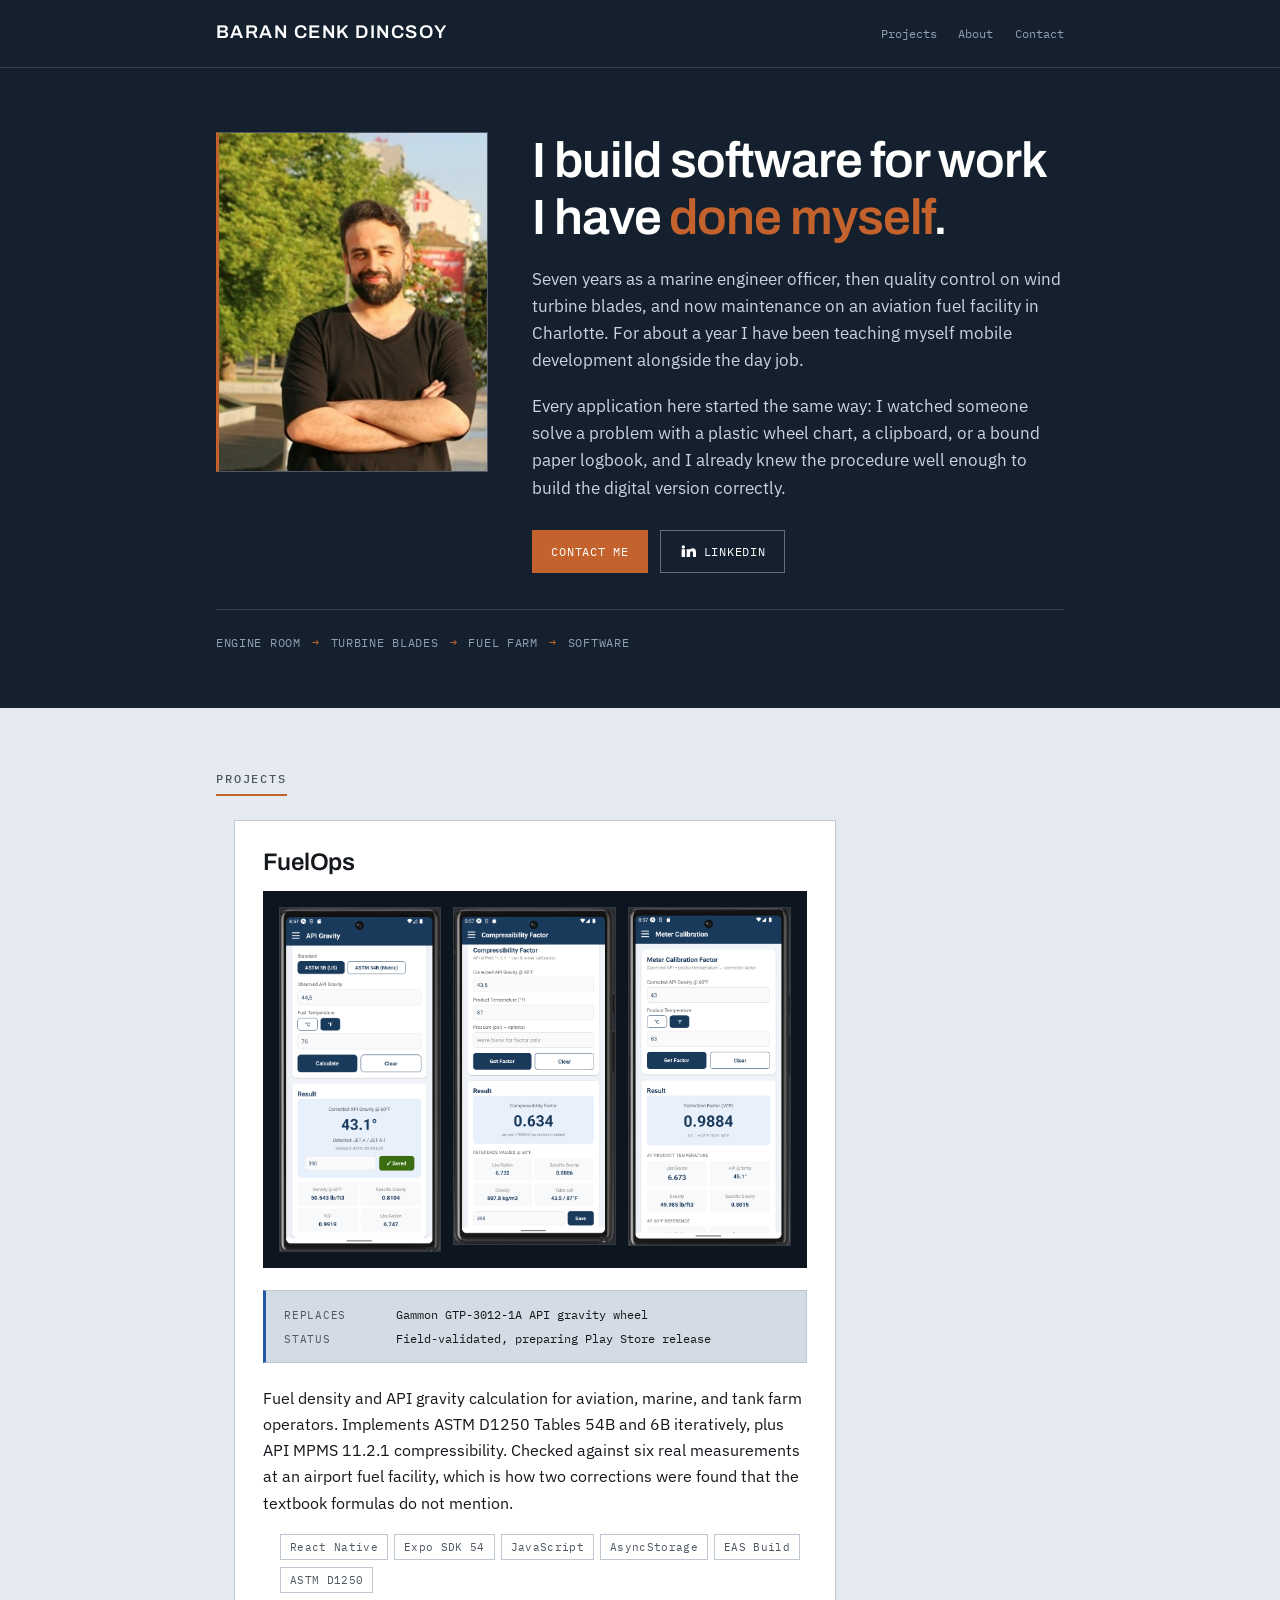
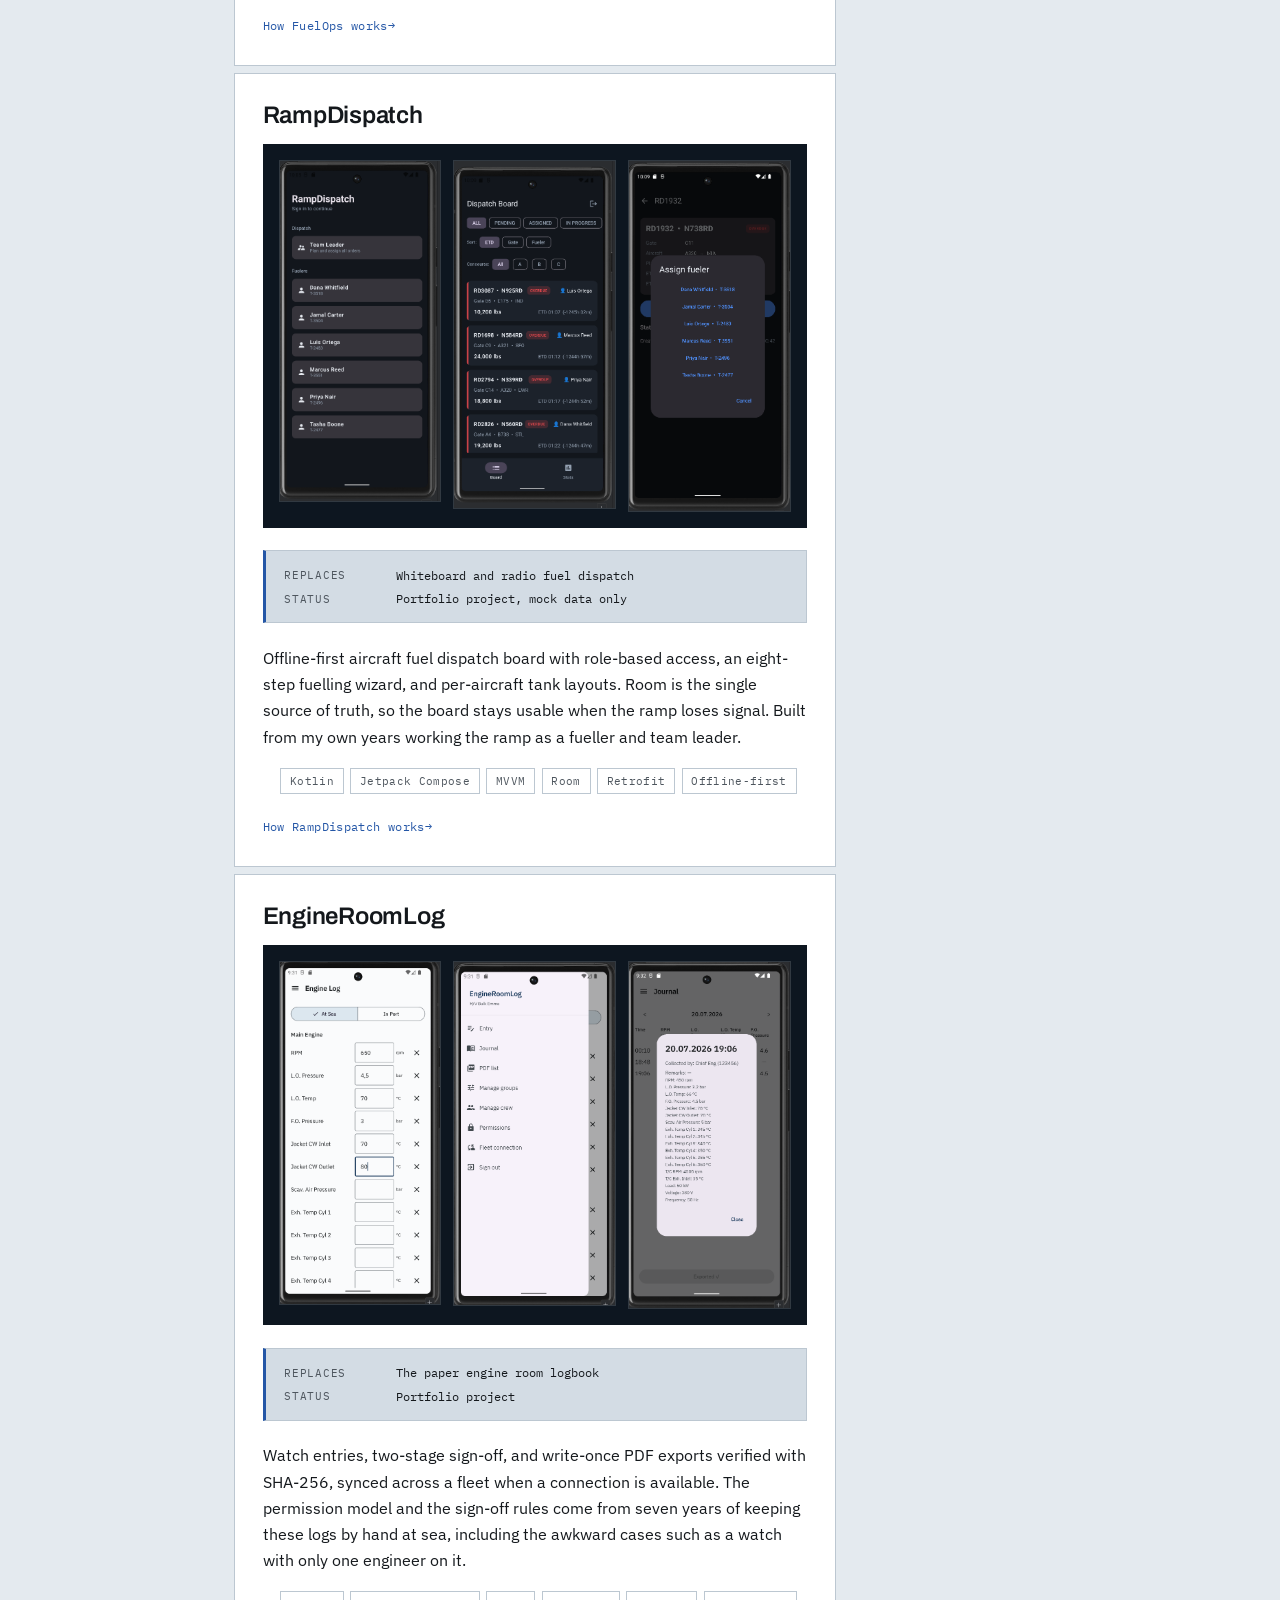
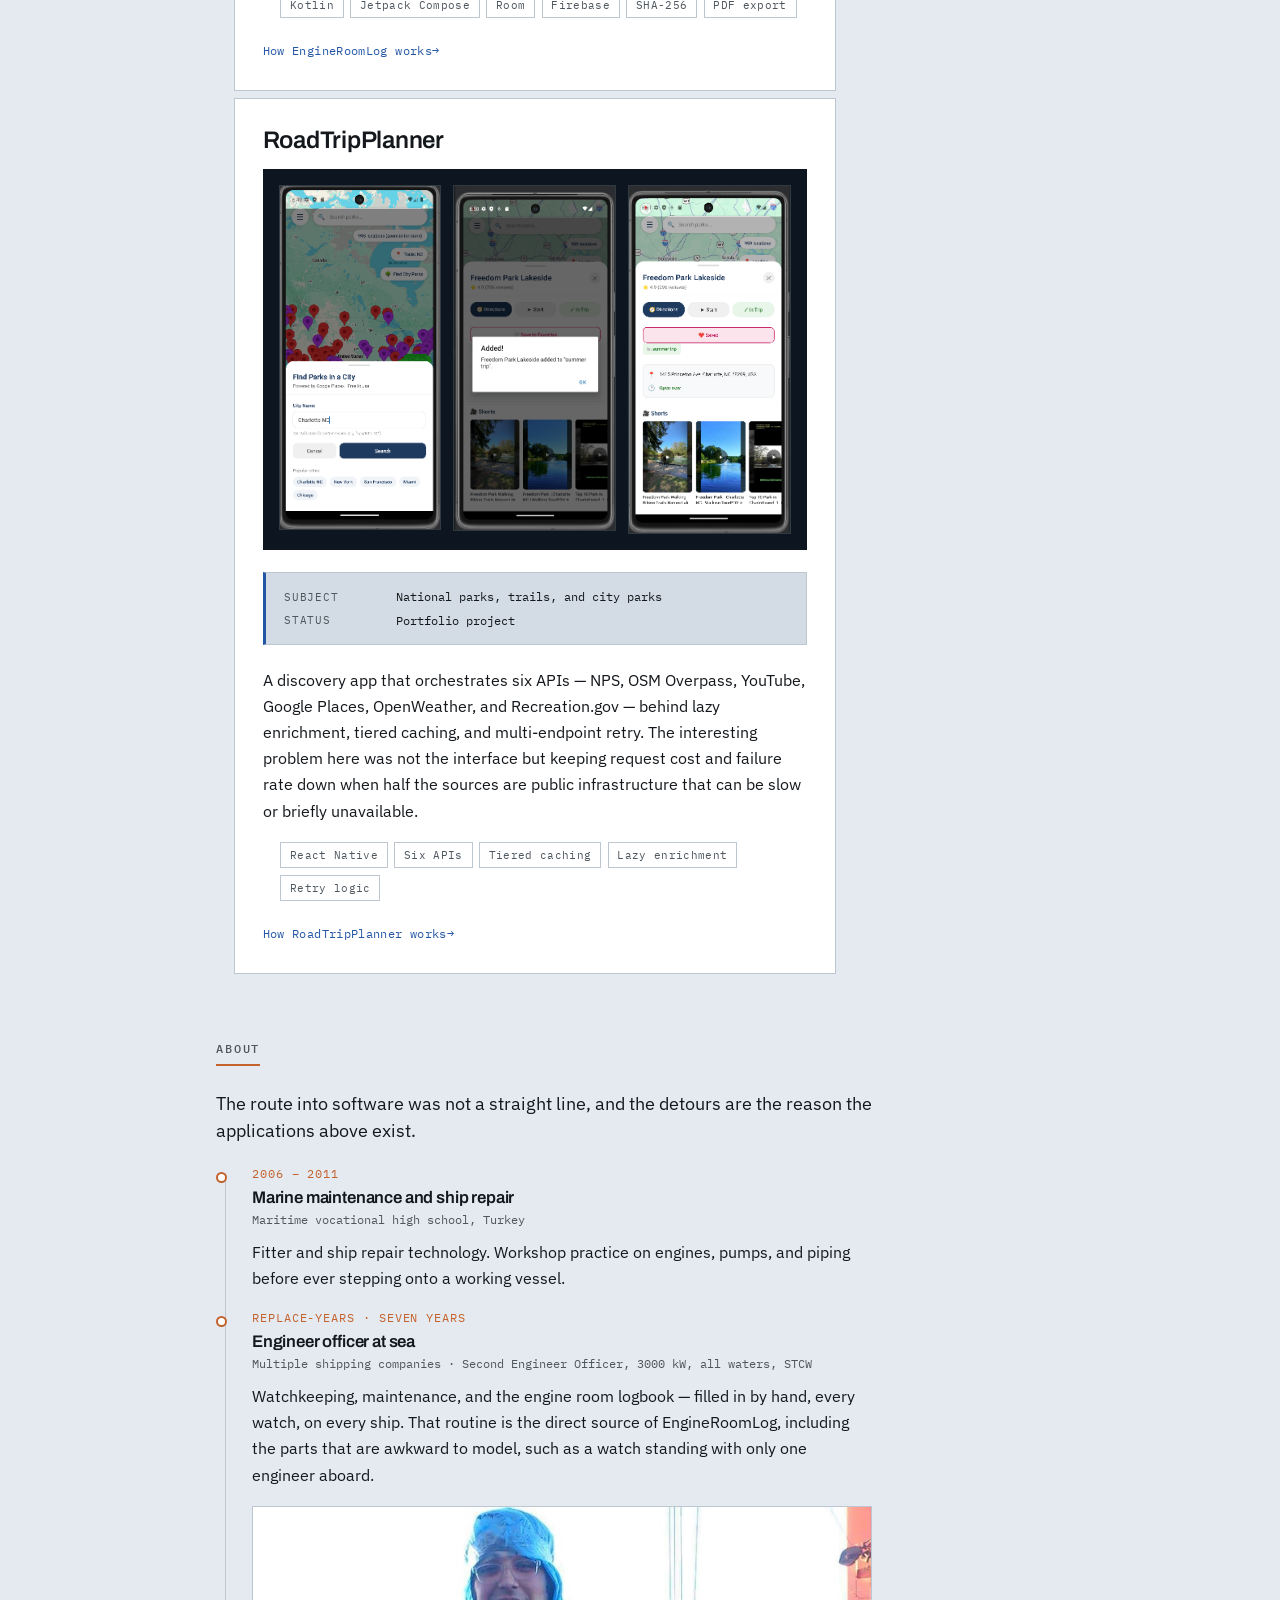
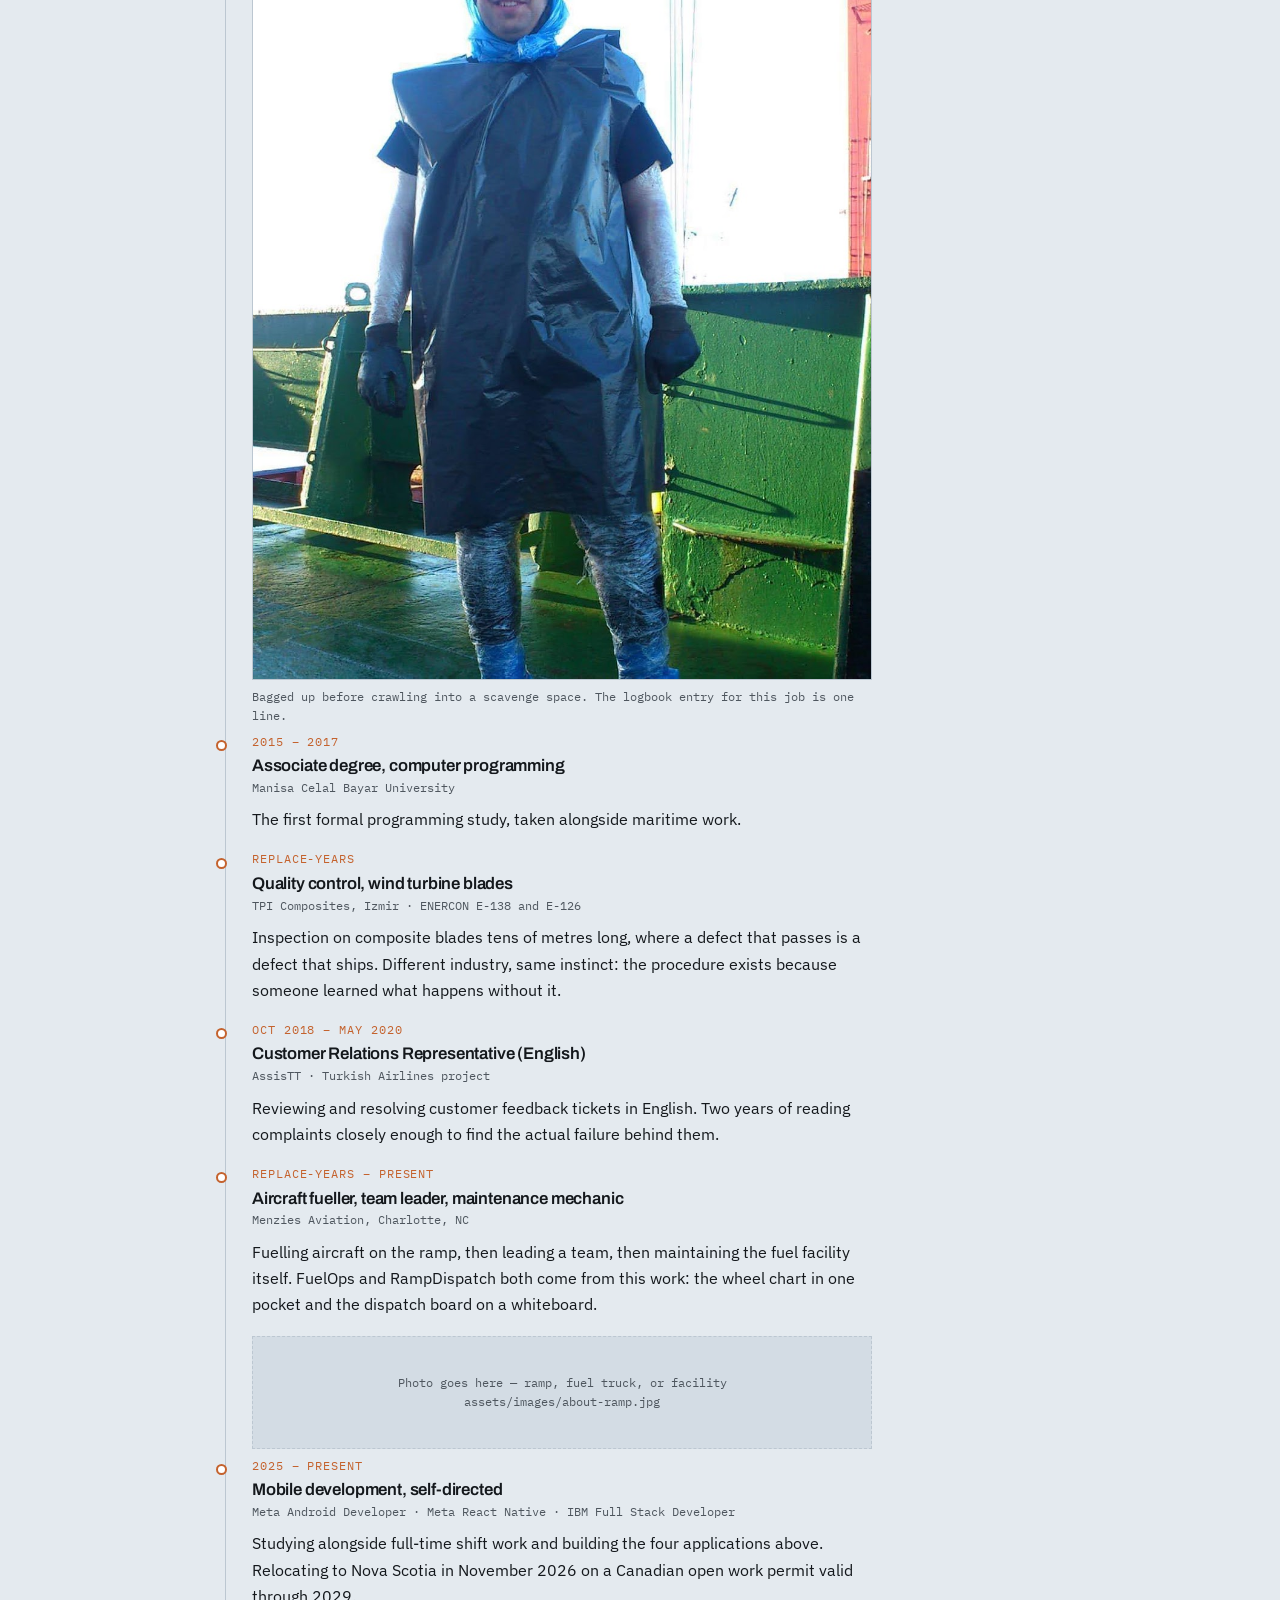
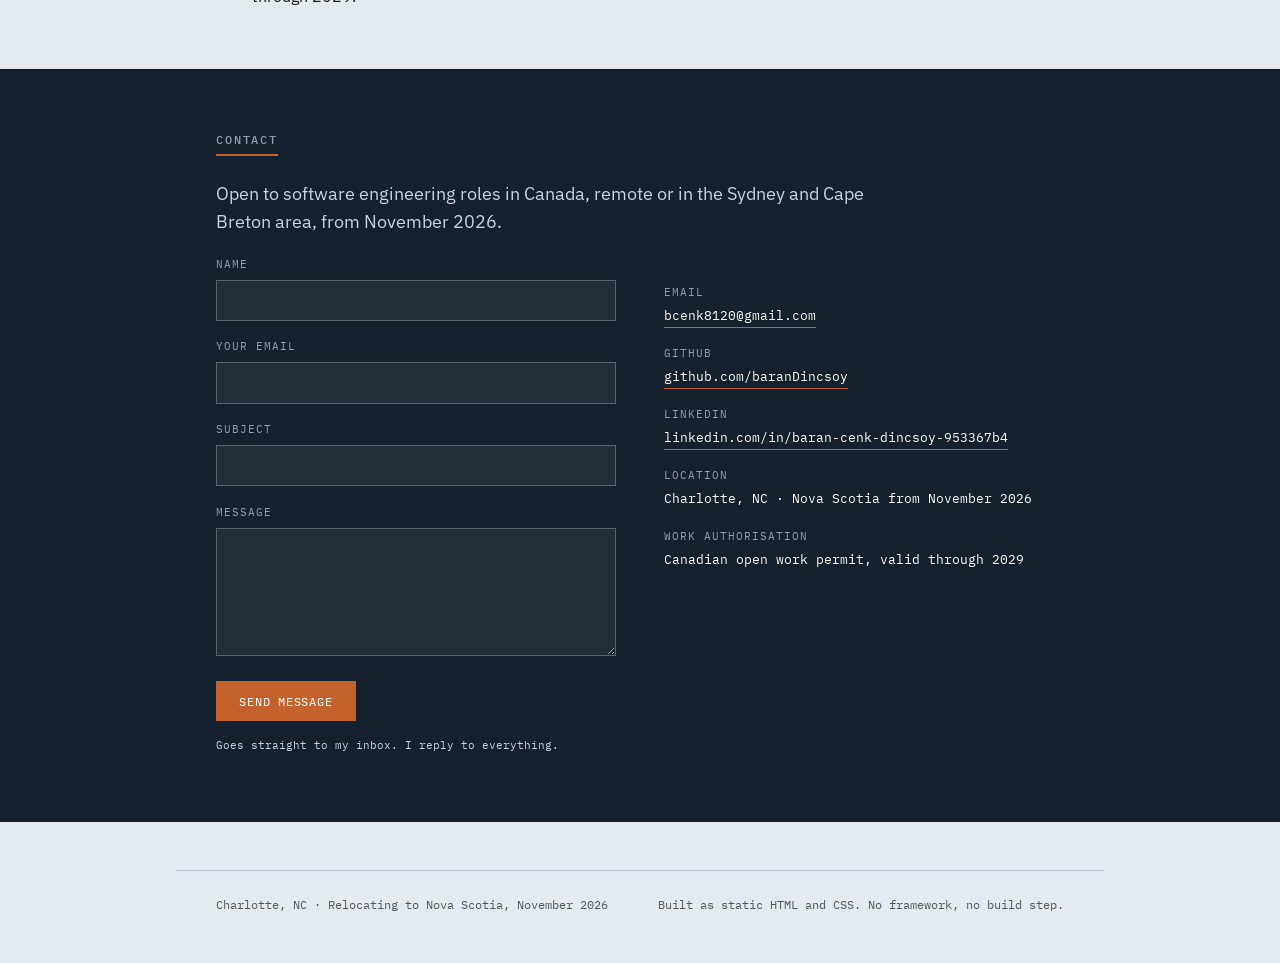
==== commit ef663b45: "Restore contact details on homepage" ====
--- a/index.html
+++ b/index.html
@@ -36,7 +36,7 @@
         <p>Every application here started the same way: I watched someone solve a problem with a plastic wheel chart, a clipboard, or a bound paper logbook, and I already knew the procedure well enough to build the digital version correctly.</p>
         <div class="actions">
           <a class="btn btn-solid" href="#contact">Contact me</a>
-          <a class="btn btn-ghost" href="https://www.linkedin.com/in/YOUR-LINKEDIN-SLUG/">
+          <a class="btn btn-ghost" href="https://www.linkedin.com/in/baran-cenk-dincsoy-953367b4/">
             <svg viewBox="0 0 24 24" width="16" height="16" aria-hidden="true"><path d="M4.98 3.5a2.5 2.5 0 1 1 0 5 2.5 2.5 0 0 1 0-5zM2.4 21h5.16V9.24H2.4V21zM10 9.24V21h5.16v-6.2c0-3.28 4.28-3.55 4.28 0V21H24v-7.97c0-6.6-7.2-6.36-8.84-3.11V9.24H10z"/></svg>
             LinkedIn
           </a>
@@ -257,7 +257,7 @@
       <ul class="contact-links">
         <li>
           <span class="label">Email</span>
-          <a href="mailto:YOUR-EMAIL@example.com">YOUR-EMAIL@example.com</a>
+          <a href="mailto:bcenk8120@gmail.com">bcenk8120@gmail.com</a>
         </li>
         <li>
           <span class="label">GitHub</span>
@@ -265,7 +265,7 @@
         </li>
         <li>
           <span class="label">LinkedIn</span>
-          <a href="https://www.linkedin.com/in/YOUR-LINKEDIN-SLUG/">linkedin.com/in/YOUR-LINKEDIN-SLUG</a>
+          <a href="https://www.linkedin.com/in/baran-cenk-dincsoy-953367b4/">linkedin.com/in/baran-cenk-dincsoy-953367b4</a>
         </li>
         <li>
           <span class="label">Location</span>
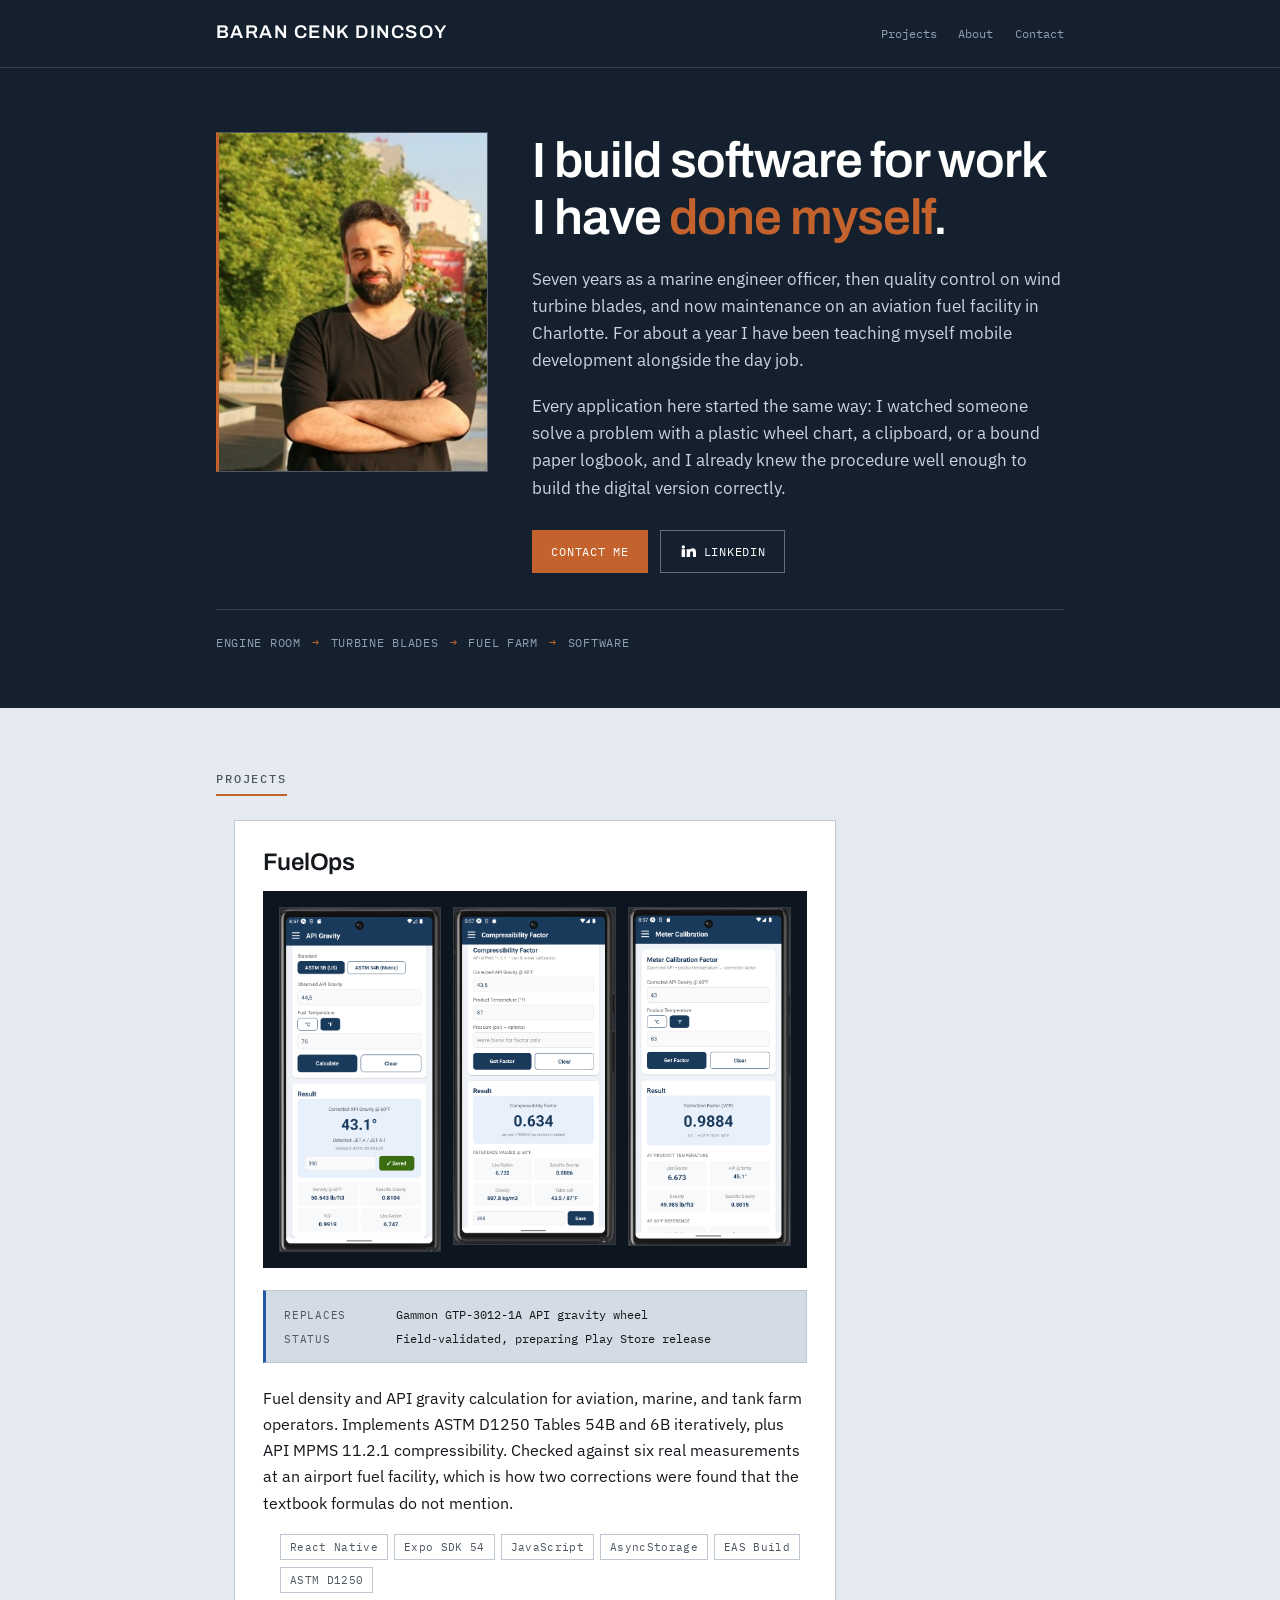
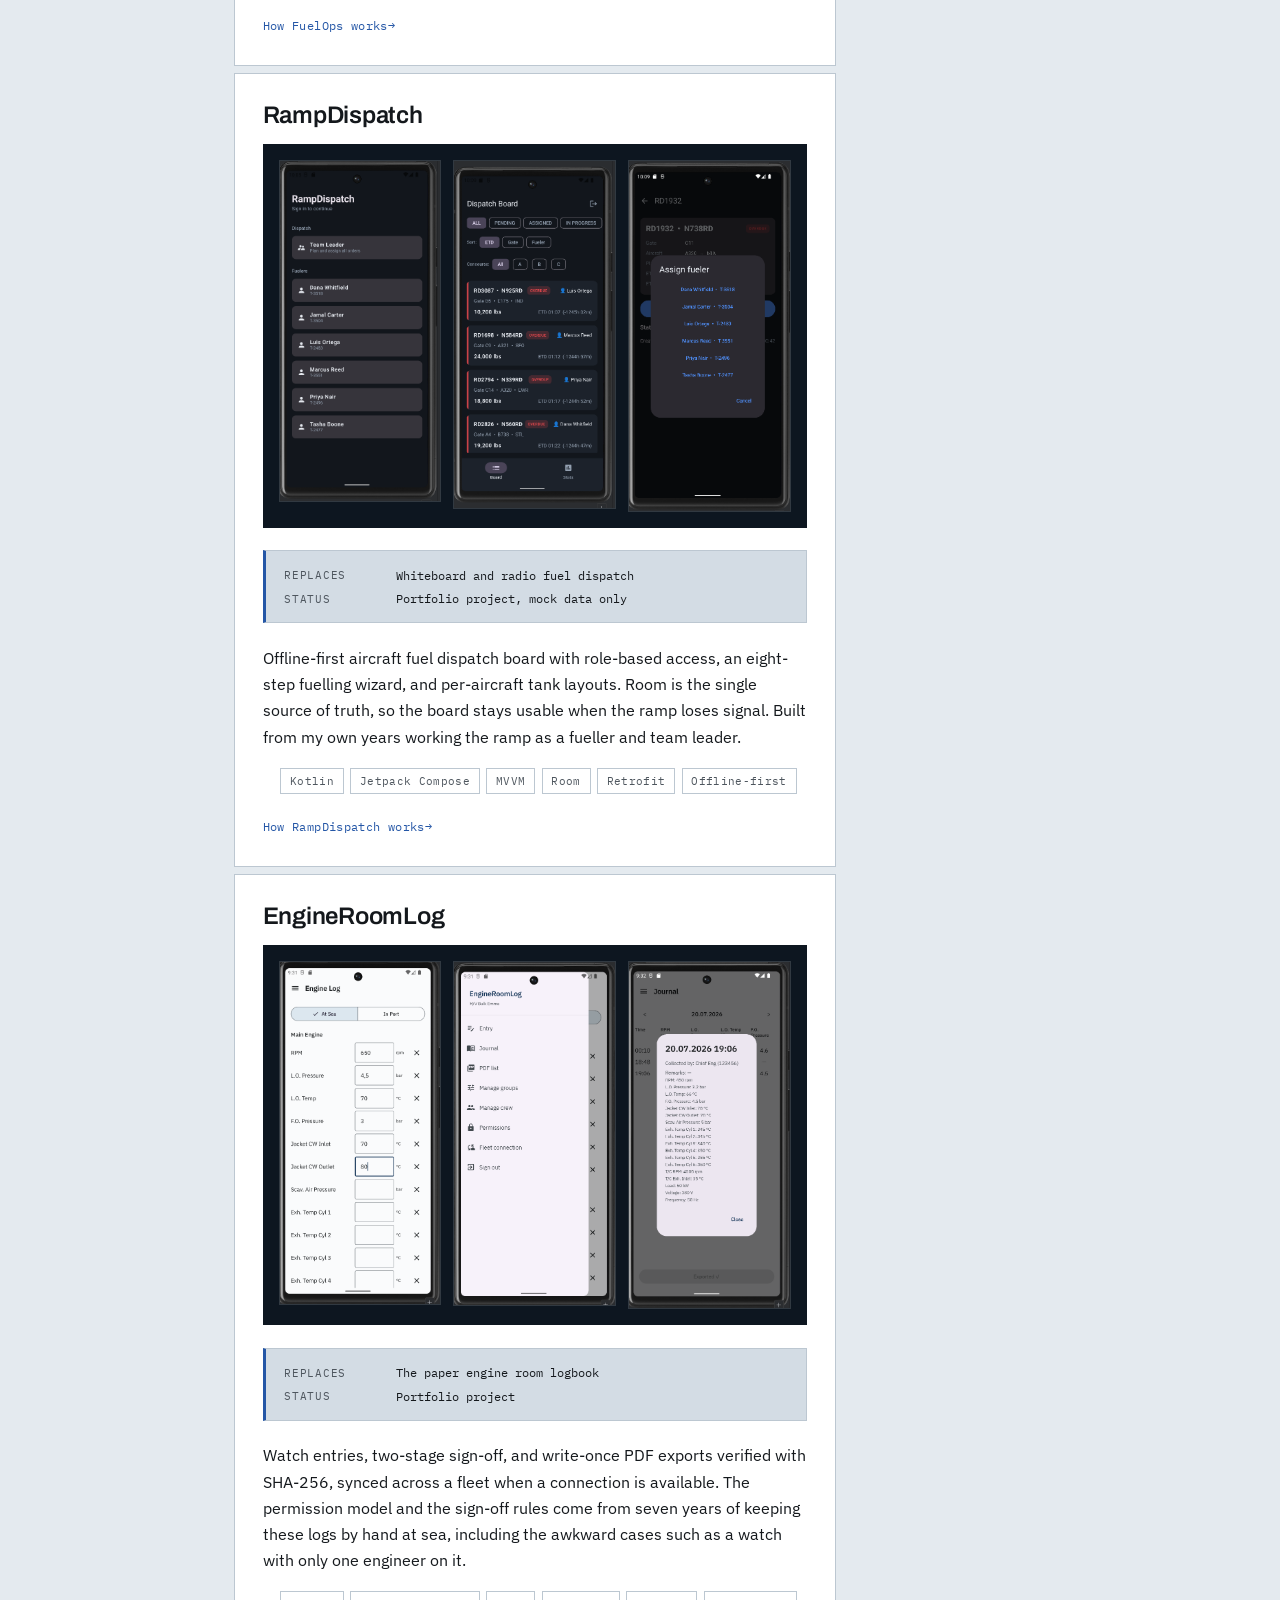
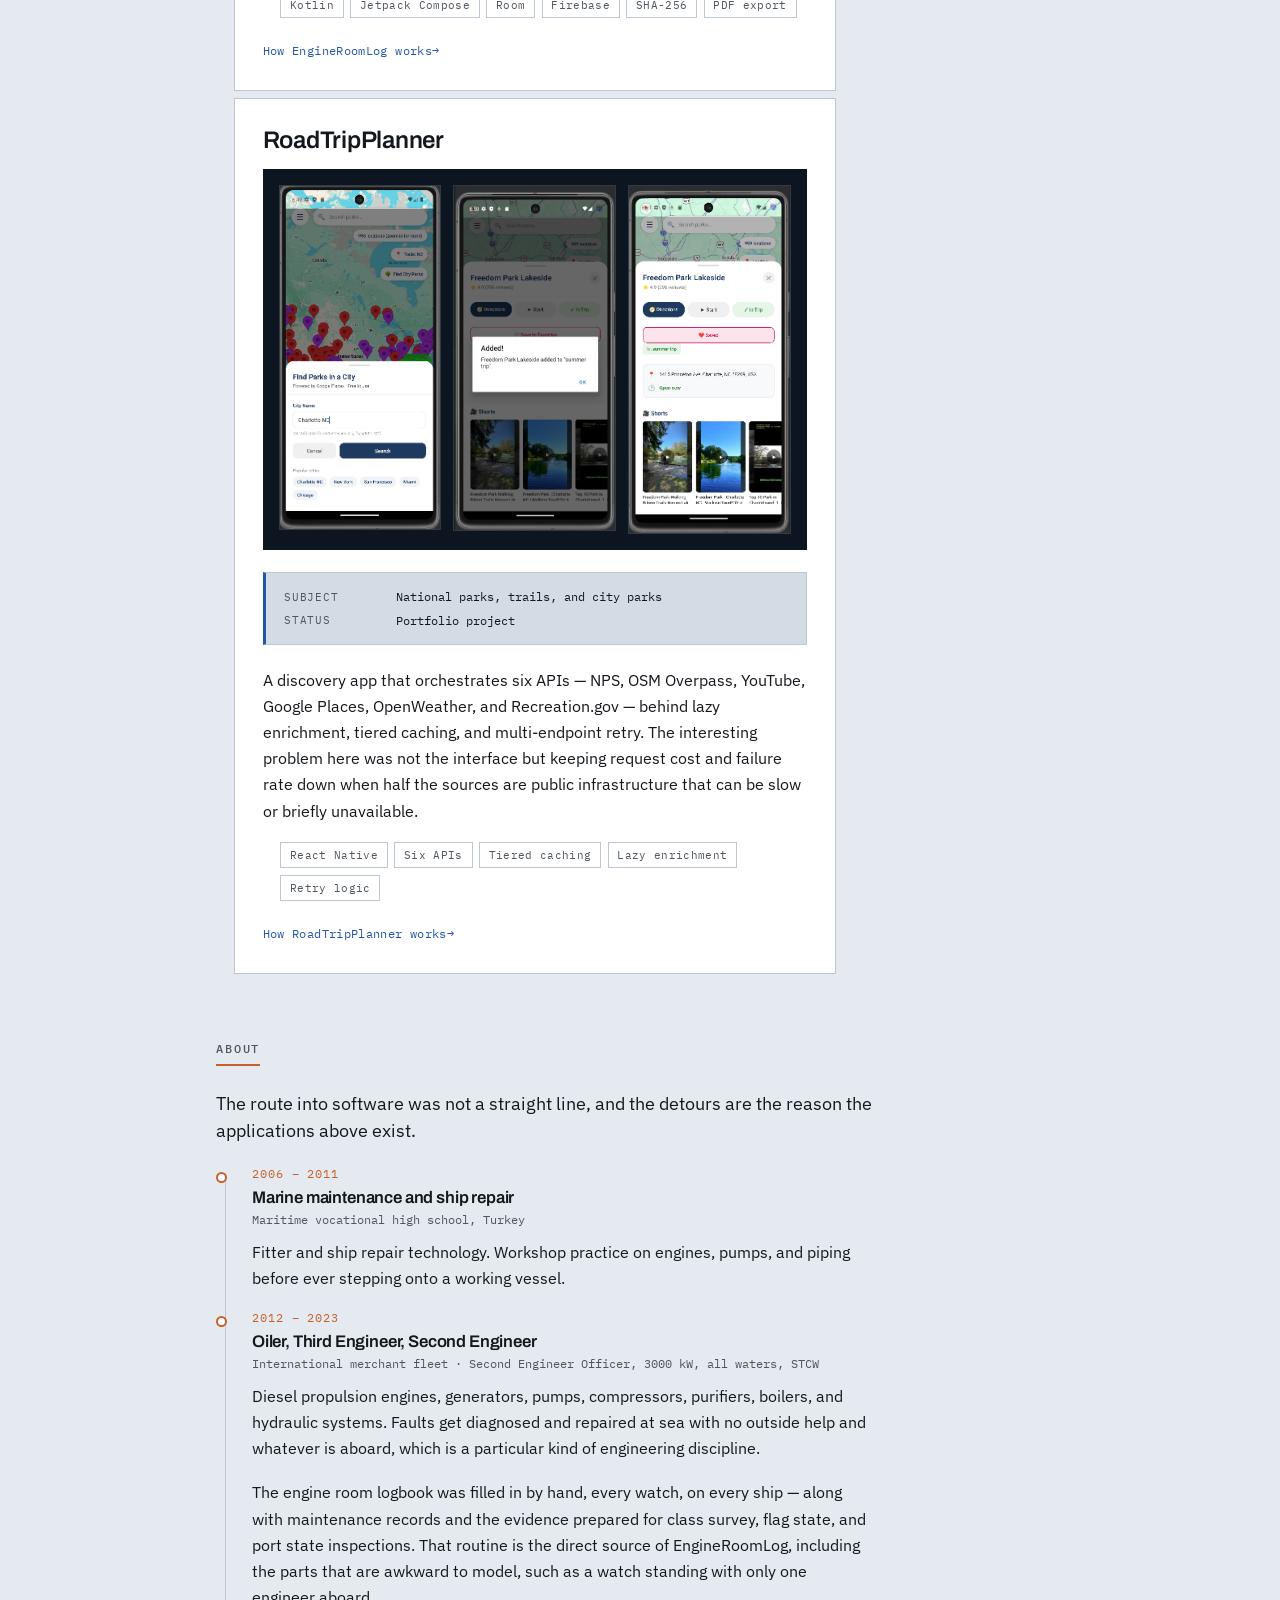
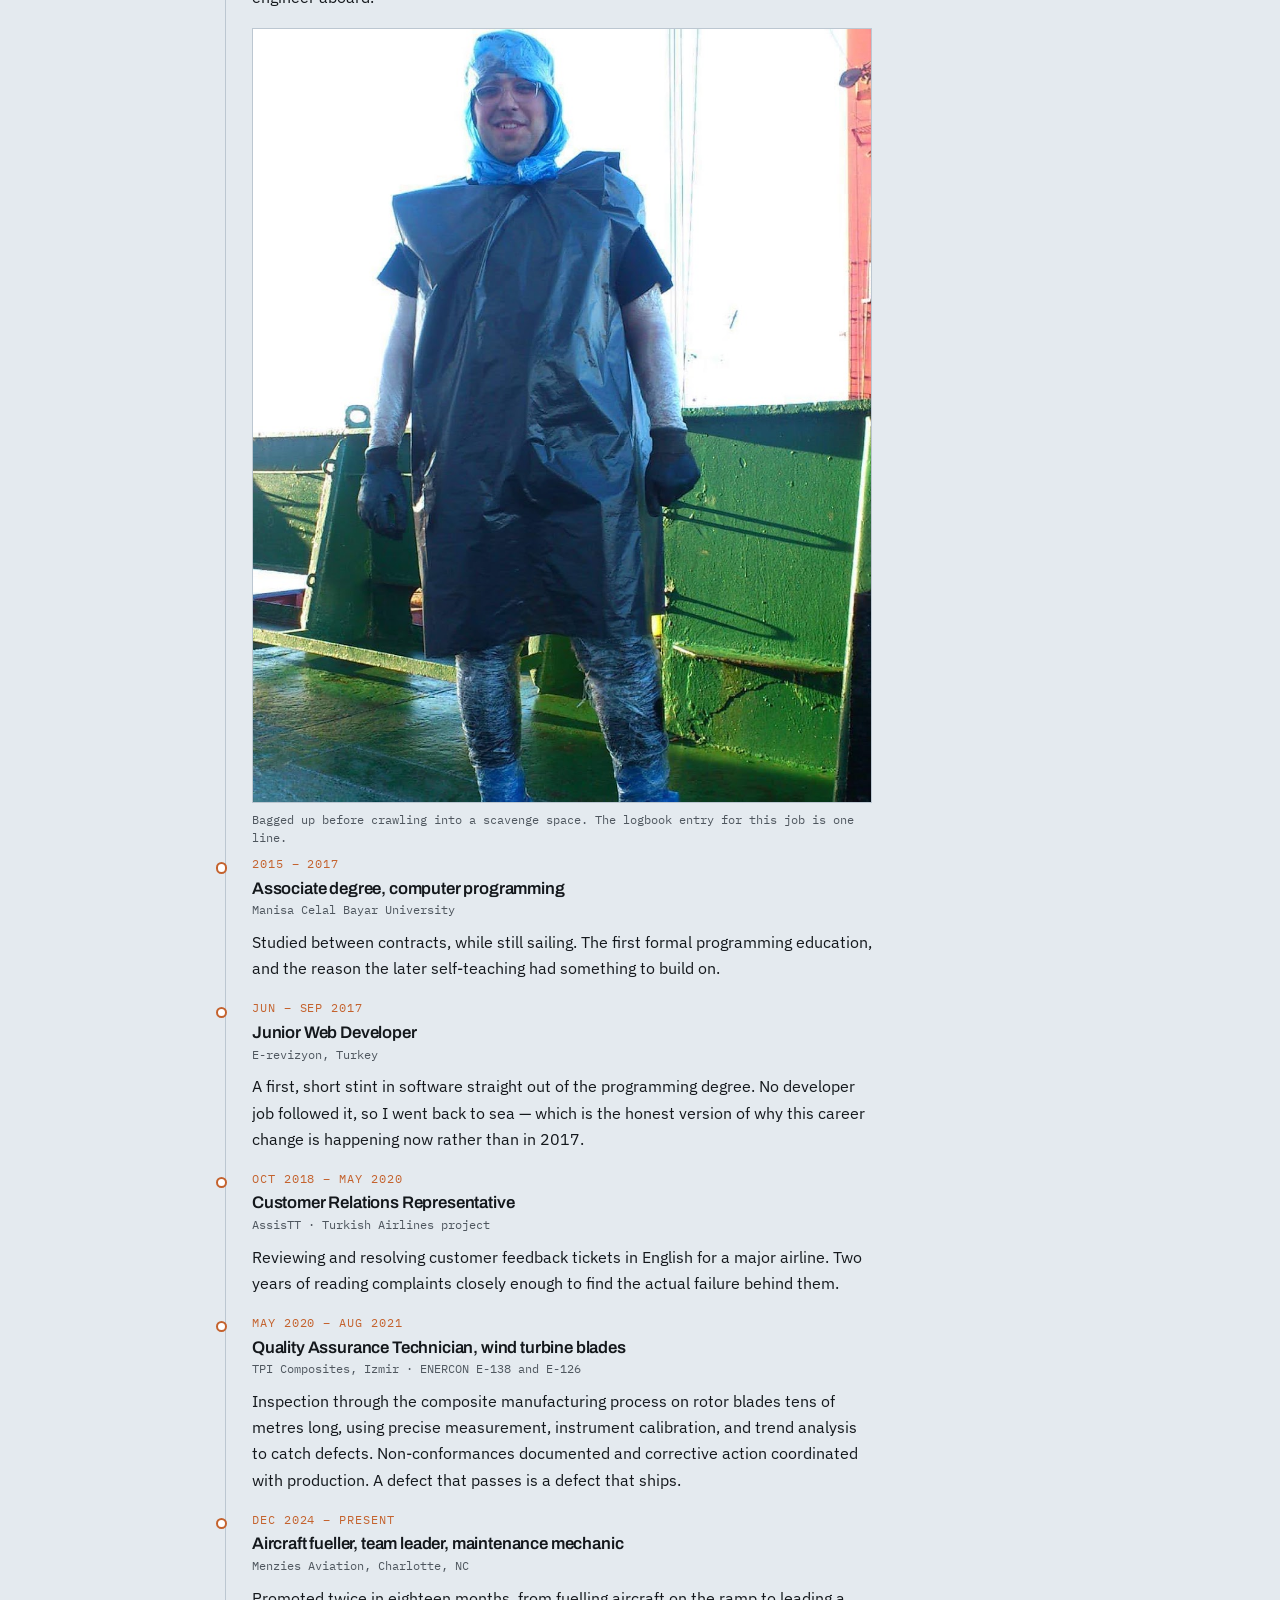
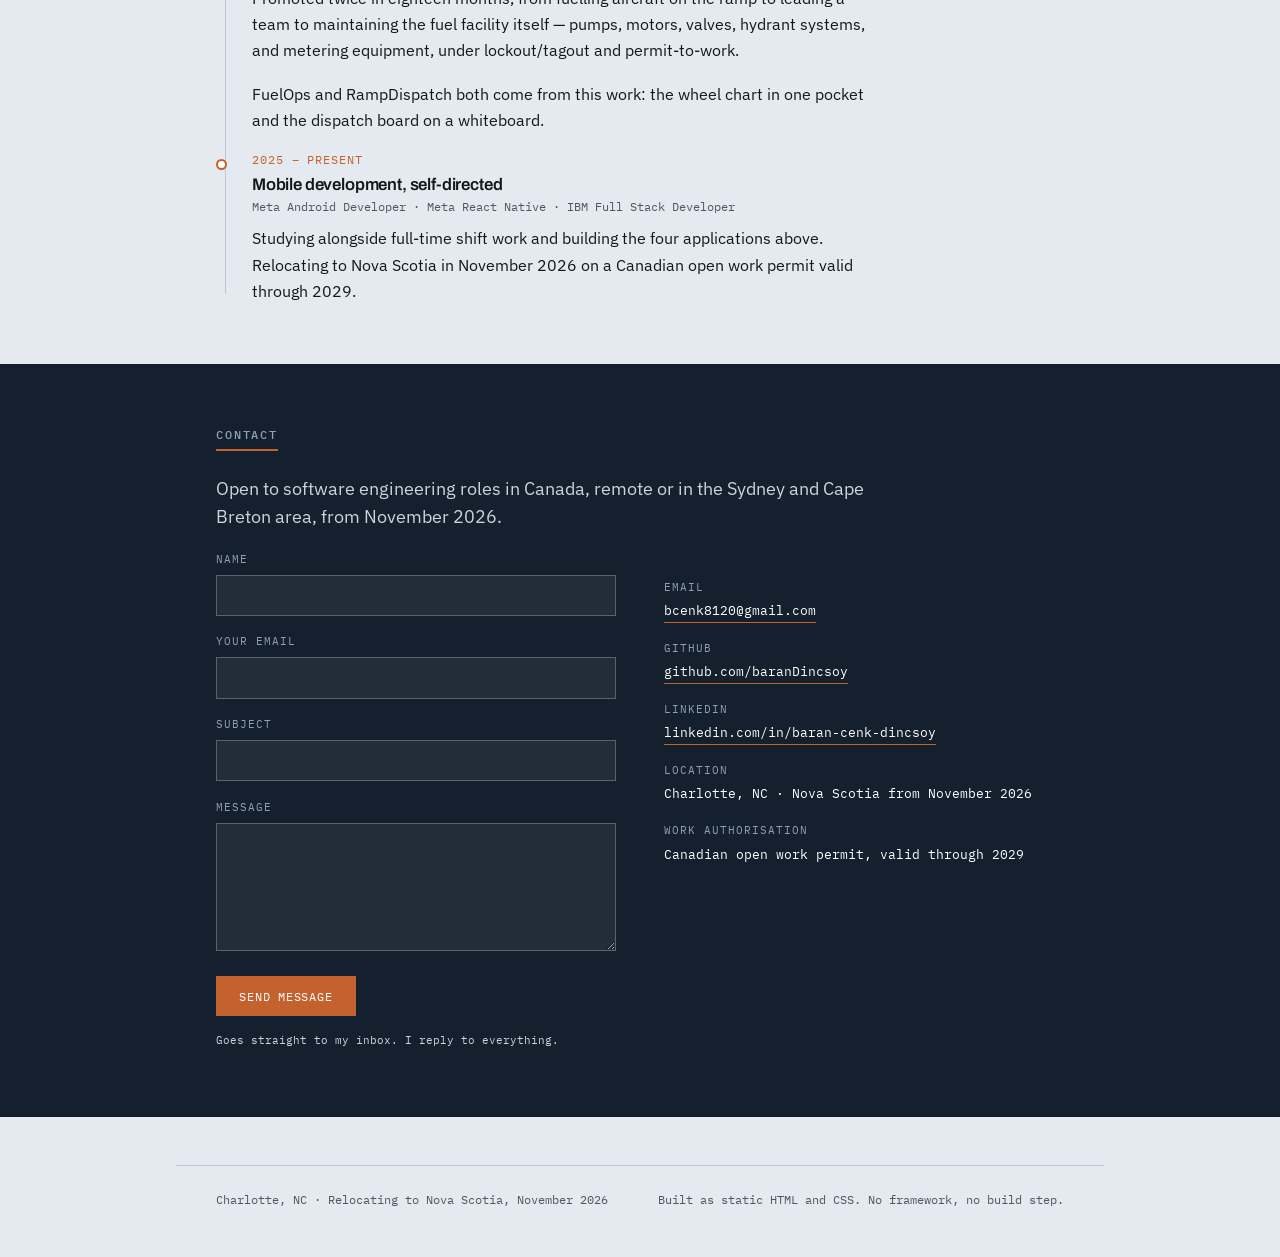
==== commit 464af897: "Fill in career timeline with real dates" ====
--- a/index.html
+++ b/index.html
@@ -172,10 +172,11 @@
       </li>
 
       <li class="entry">
-        <span class="when">REPLACE-YEARS &middot; seven years</span>
-        <h3>Engineer officer at sea</h3>
-        <span class="where">Multiple shipping companies &middot; Second Engineer Officer, 3000 kW, all waters, STCW</span>
-        <p>Watchkeeping, maintenance, and the engine room logbook — filled in by hand, every watch, on every ship. That routine is the direct source of EngineRoomLog, including the parts that are awkward to model, such as a watch standing with only one engineer aboard.</p>
+        <span class="when">2012 &ndash; 2023</span>
+        <h3>Oiler, Third Engineer, Second Engineer</h3>
+        <span class="where">International merchant fleet &middot; Second Engineer Officer, 3000 kW, all waters, STCW</span>
+        <p>Diesel propulsion engines, generators, pumps, compressors, purifiers, boilers, and hydraulic systems. Faults get diagnosed and repaired at sea with no outside help and whatever is aboard, which is a particular kind of engineering discipline.</p>
+        <p>The engine room logbook was filled in by hand, every watch, on every ship — along with maintenance records and the evidence prepared for class survey, flag state, and port state inspections. That routine is the direct source of EngineRoomLog, including the parts that are awkward to model, such as a watch standing with only one engineer aboard.</p>
         <figure>
           <img src="/assets/images/about-sea.jpg" alt="Wrapped in plastic sheeting before entering a scavenge space to clean it.">
           <figcaption>Bagged up before crawling into a scavenge space. The logbook entry for this job is one line.</figcaption>
@@ -186,32 +187,36 @@
         <span class="when">2015 &ndash; 2017</span>
         <h3>Associate degree, computer programming</h3>
         <span class="where">Manisa Celal Bayar University</span>
-        <p>The first formal programming study, taken alongside maritime work.</p>
-      </li>
-
-      <li class="entry">
-        <span class="when">REPLACE-YEARS</span>
-        <h3>Quality control, wind turbine blades</h3>
+        <p>Studied between contracts, while still sailing. The first formal programming education, and the reason the later self-teaching had something to build on.</p>
+      </li>
+
+      <li class="entry">
+        <span class="when">Jun &ndash; Sep 2017</span>
+        <h3>Junior Web Developer</h3>
+        <span class="where">E-revizyon, Turkey</span>
+        <p>A first, short stint in software straight out of the programming degree. No developer job followed it, so I went back to sea — which is the honest version of why this career change is happening now rather than in 2017.</p>
+      </li>
+
+      <li class="entry">
+        <span class="when">Oct 2018 &ndash; May 2020</span>
+        <h3>Customer Relations Representative</h3>
+        <span class="where">AssisTT &middot; Turkish Airlines project</span>
+        <p>Reviewing and resolving customer feedback tickets in English for a major airline. Two years of reading complaints closely enough to find the actual failure behind them.</p>
+      </li>
+
+      <li class="entry">
+        <span class="when">May 2020 &ndash; Aug 2021</span>
+        <h3>Quality Assurance Technician, wind turbine blades</h3>
         <span class="where">TPI Composites, Izmir &middot; ENERCON E-138 and E-126</span>
-        <p>Inspection on composite blades tens of metres long, where a defect that passes is a defect that ships. Different industry, same instinct: the procedure exists because someone learned what happens without it.</p>
-      </li>
-
-      <li class="entry">
-        <span class="when">Oct 2018 &ndash; May 2020</span>
-        <h3>Customer Relations Representative (English)</h3>
-        <span class="where">AssisTT &middot; Turkish Airlines project</span>
-        <p>Reviewing and resolving customer feedback tickets in English. Two years of reading complaints closely enough to find the actual failure behind them.</p>
-      </li>
-
-      <li class="entry">
-        <span class="when">REPLACE-YEARS &ndash; present</span>
+        <p>Inspection through the composite manufacturing process on rotor blades tens of metres long, using precise measurement, instrument calibration, and trend analysis to catch defects. Non-conformances documented and corrective action coordinated with production. A defect that passes is a defect that ships.</p>
+      </li>
+
+      <li class="entry">
+        <span class="when">Dec 2024 &ndash; present</span>
         <h3>Aircraft fueller, team leader, maintenance mechanic</h3>
         <span class="where">Menzies Aviation, Charlotte, NC</span>
-        <p>Fuelling aircraft on the ramp, then leading a team, then maintaining the fuel facility itself. FuelOps and RampDispatch both come from this work: the wheel chart in one pocket and the dispatch board on a whiteboard.</p>
-        <div class="photo-placeholder">
-          Photo goes here &mdash; ramp, fuel truck, or facility<br>
-          assets/images/about-ramp.jpg
-        </div>
+        <p>Promoted twice in eighteen months, from fuelling aircraft on the ramp to leading a team to maintaining the fuel facility itself — pumps, motors, valves, hydrant systems, and metering equipment, under lockout/tagout and permit-to-work.</p>
+        <p>FuelOps and RampDispatch both come from this work: the wheel chart in one pocket and the dispatch board on a whiteboard.</p>
       </li>
 
       <li class="entry">
@@ -265,7 +270,7 @@
         </li>
         <li>
           <span class="label">LinkedIn</span>
-          <a href="https://www.linkedin.com/in/baran-cenk-dincsoy-953367b4/">linkedin.com/in/baran-cenk-dincsoy-953367b4</a>
+          <a href="https://www.linkedin.com/in/baran-cenk-dincsoy-953367b4/">linkedin.com/in/baran-cenk-dincsoy</a>
         </li>
         <li>
           <span class="label">Location</span>
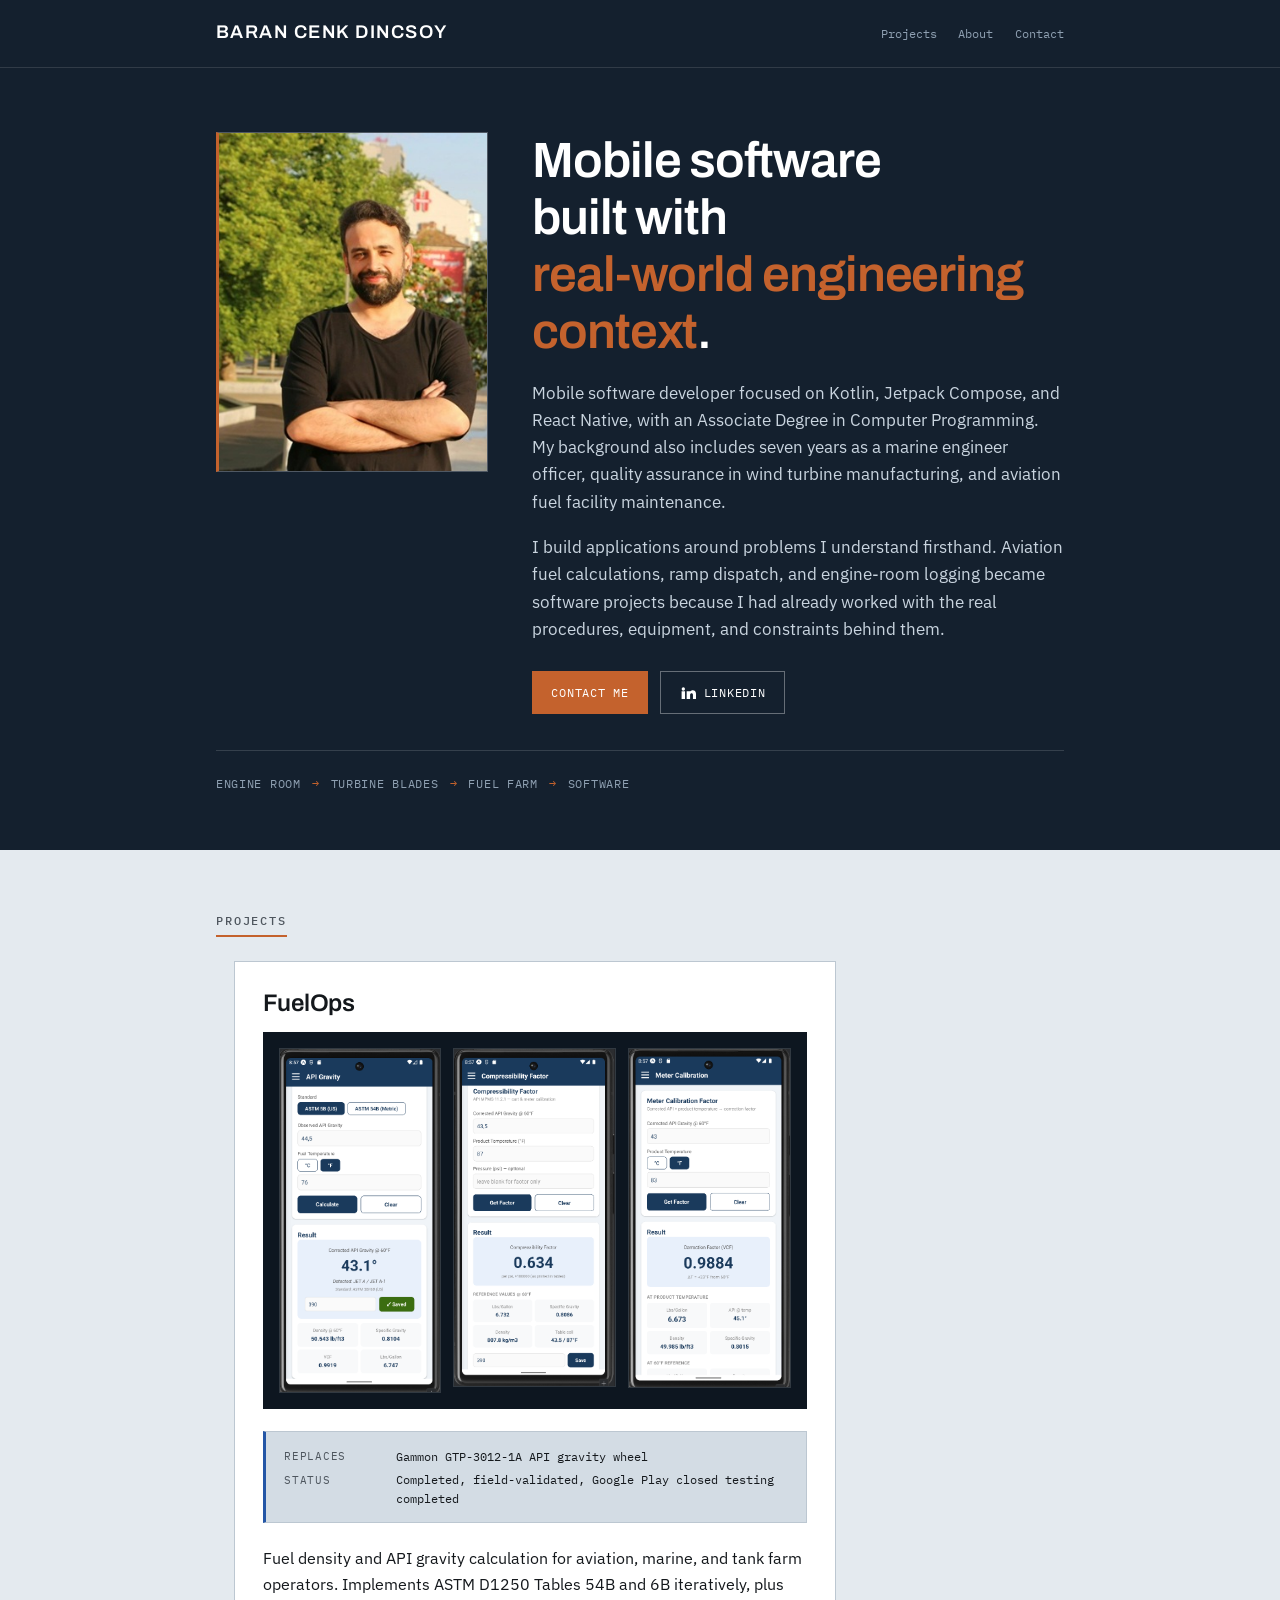
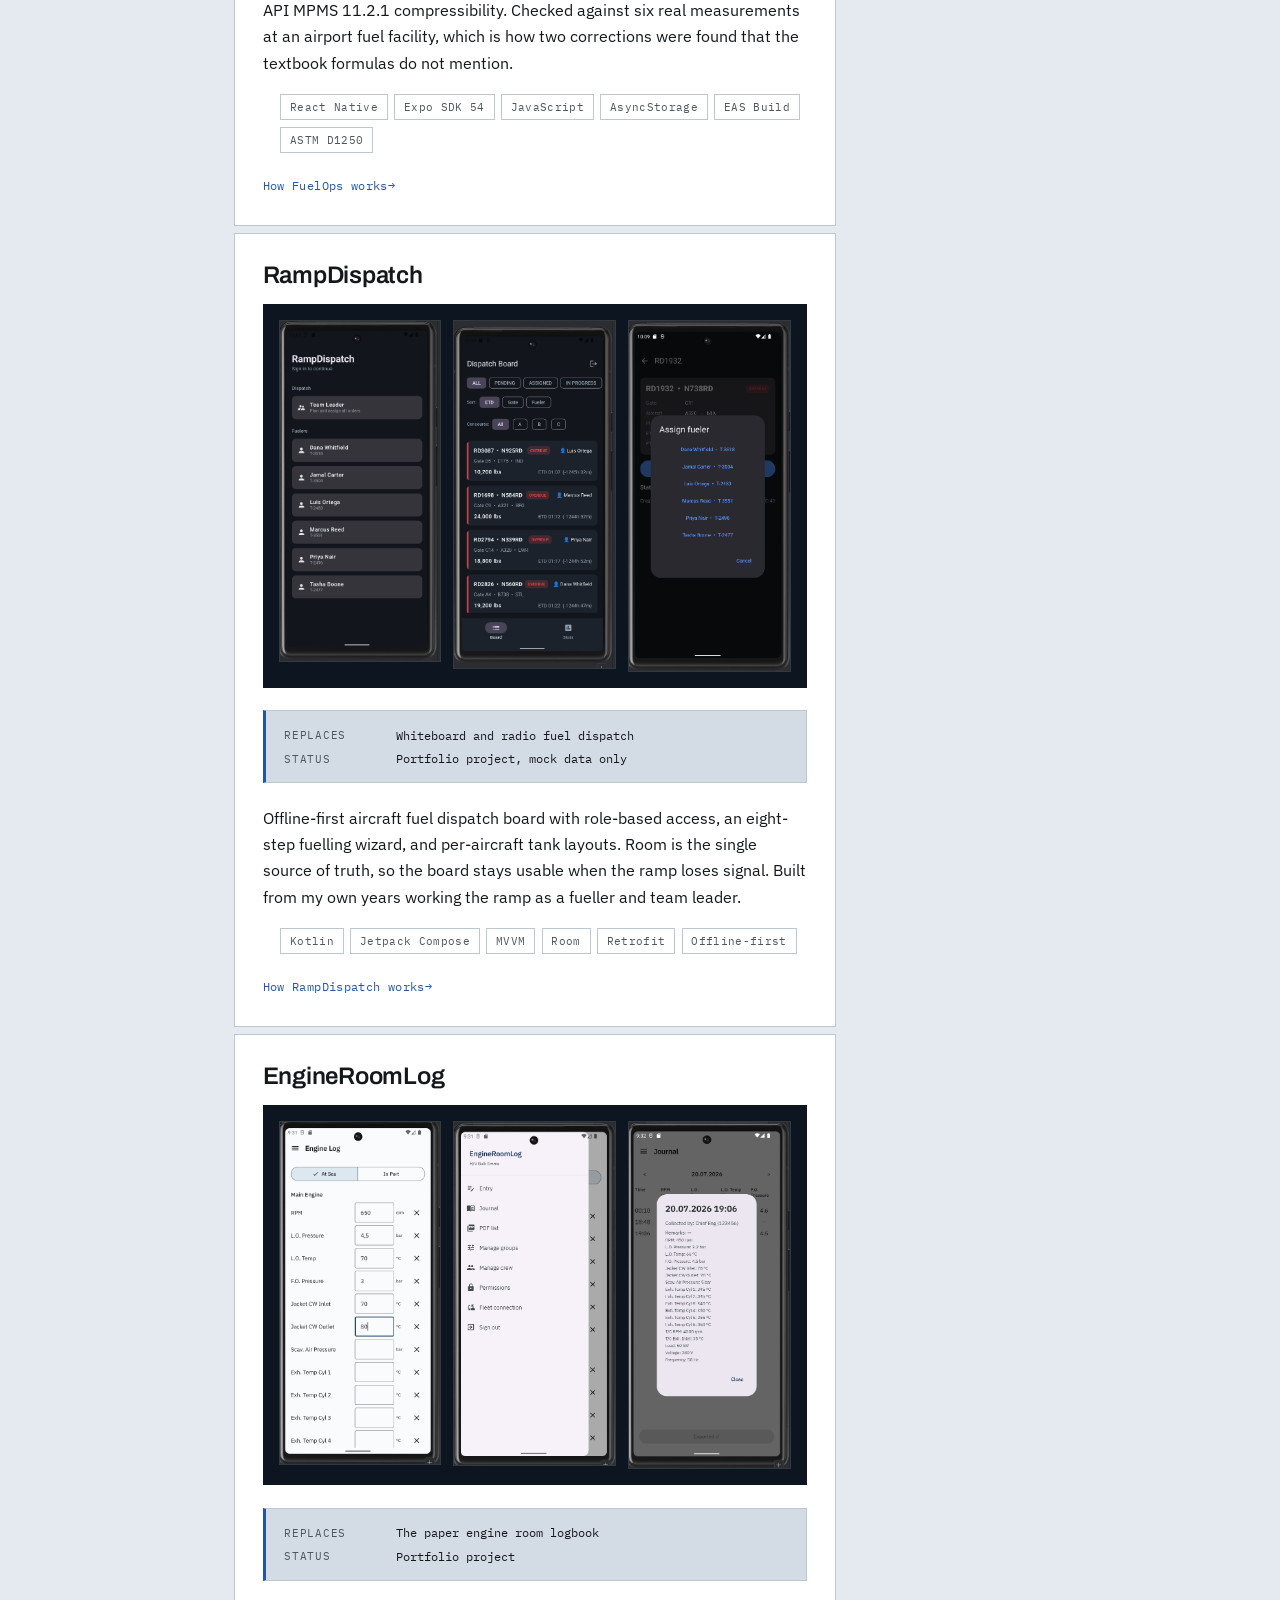
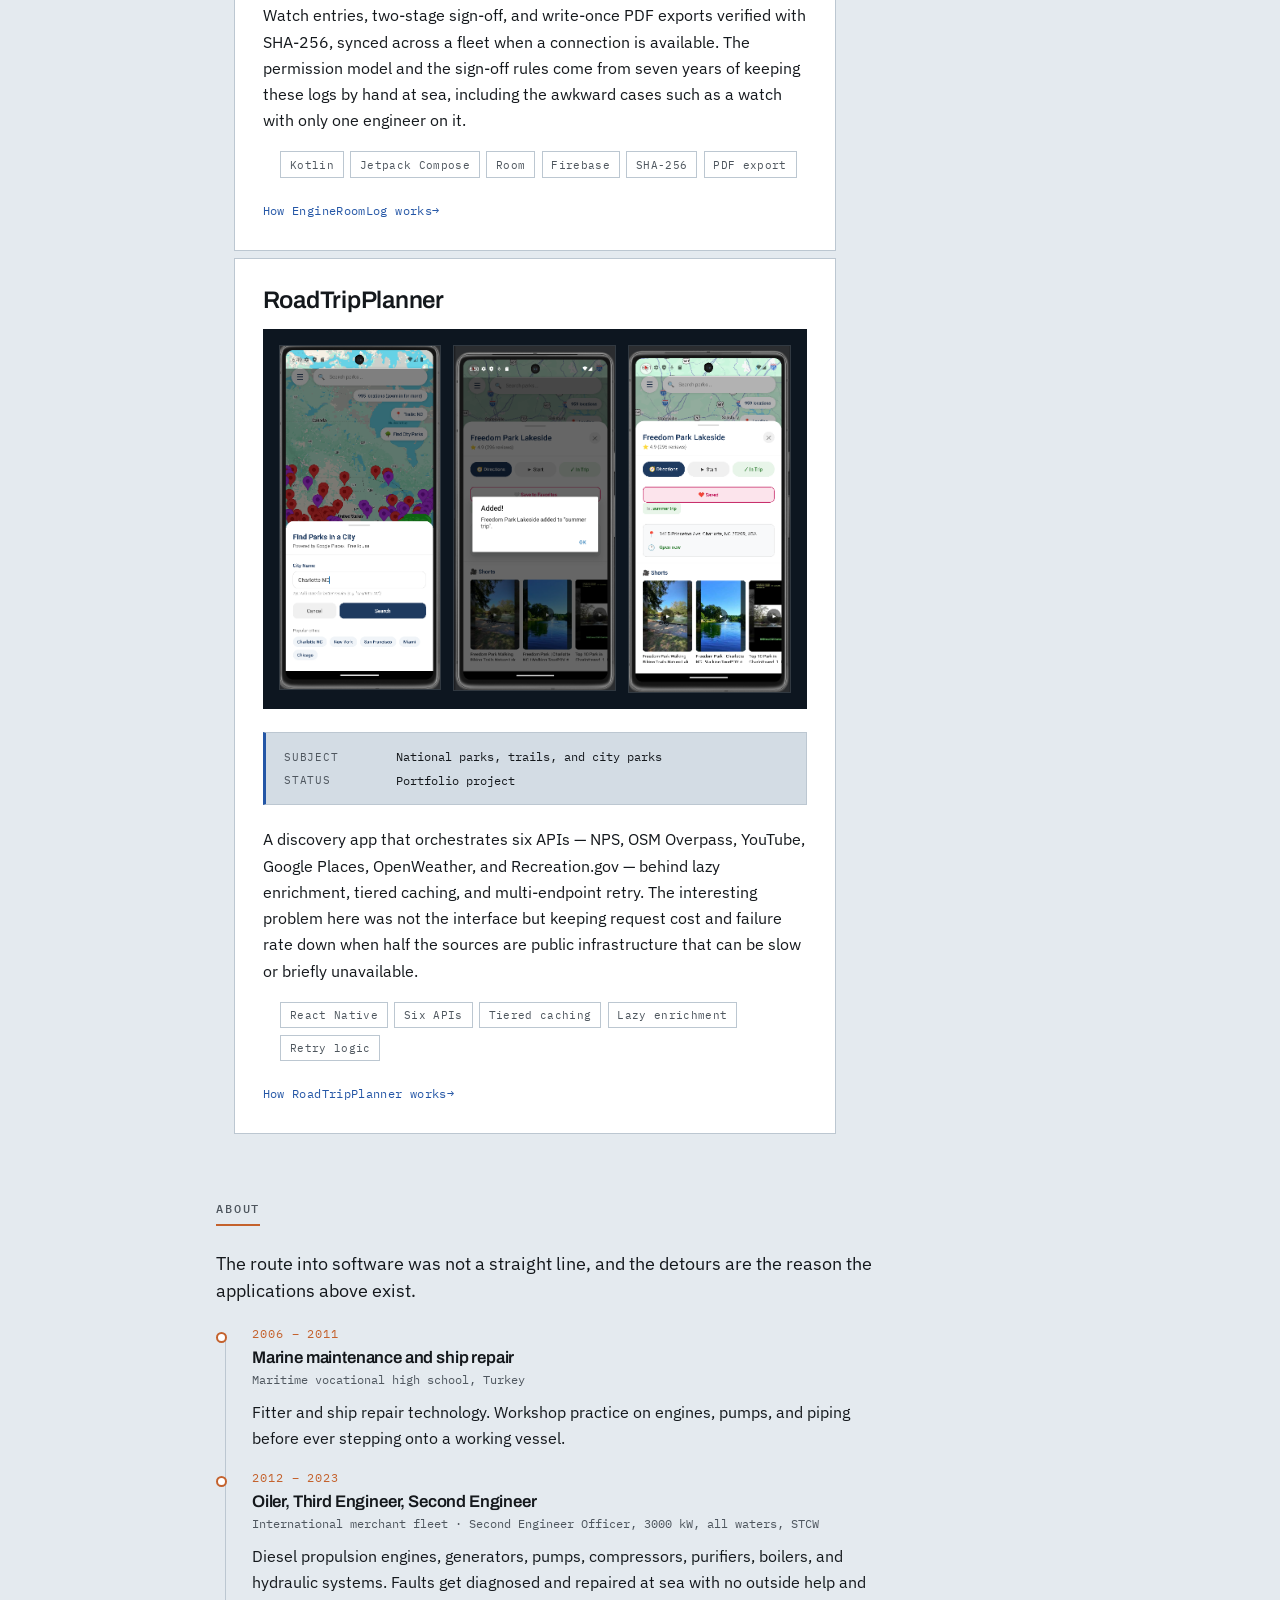
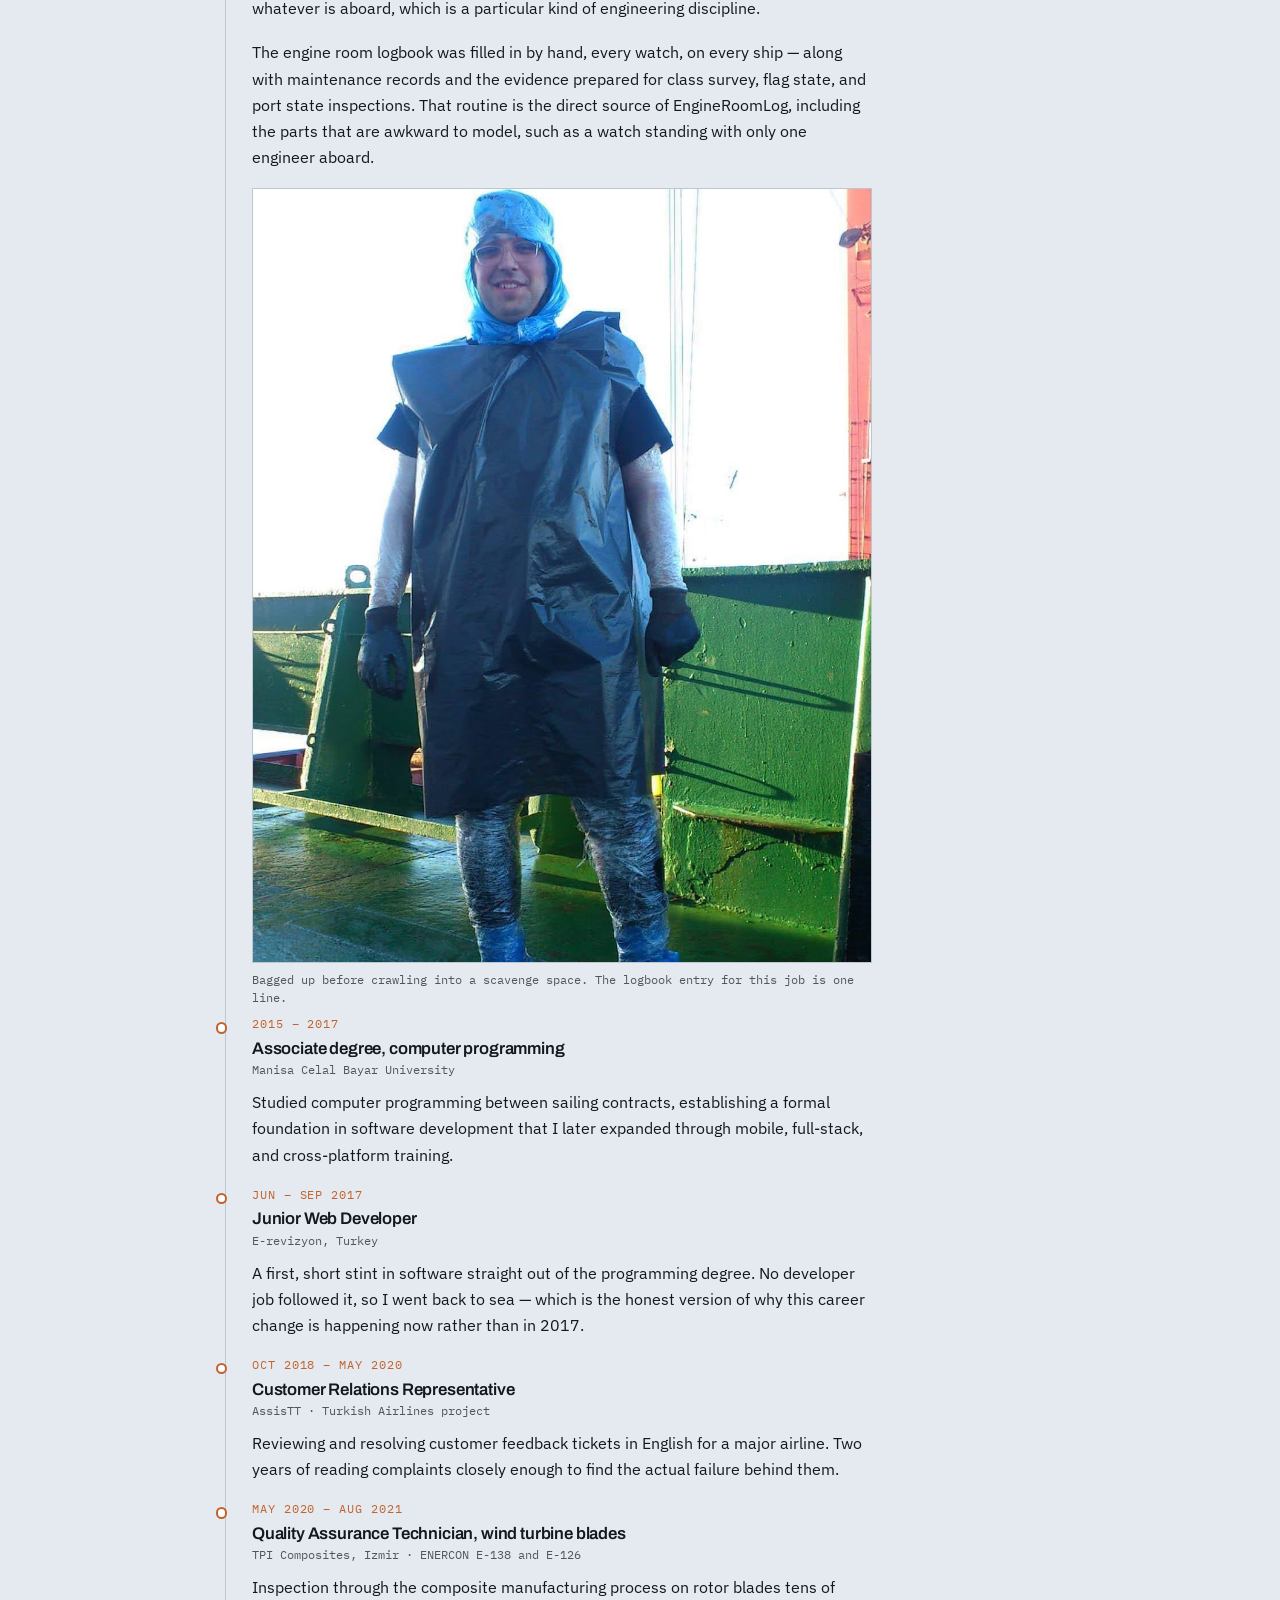
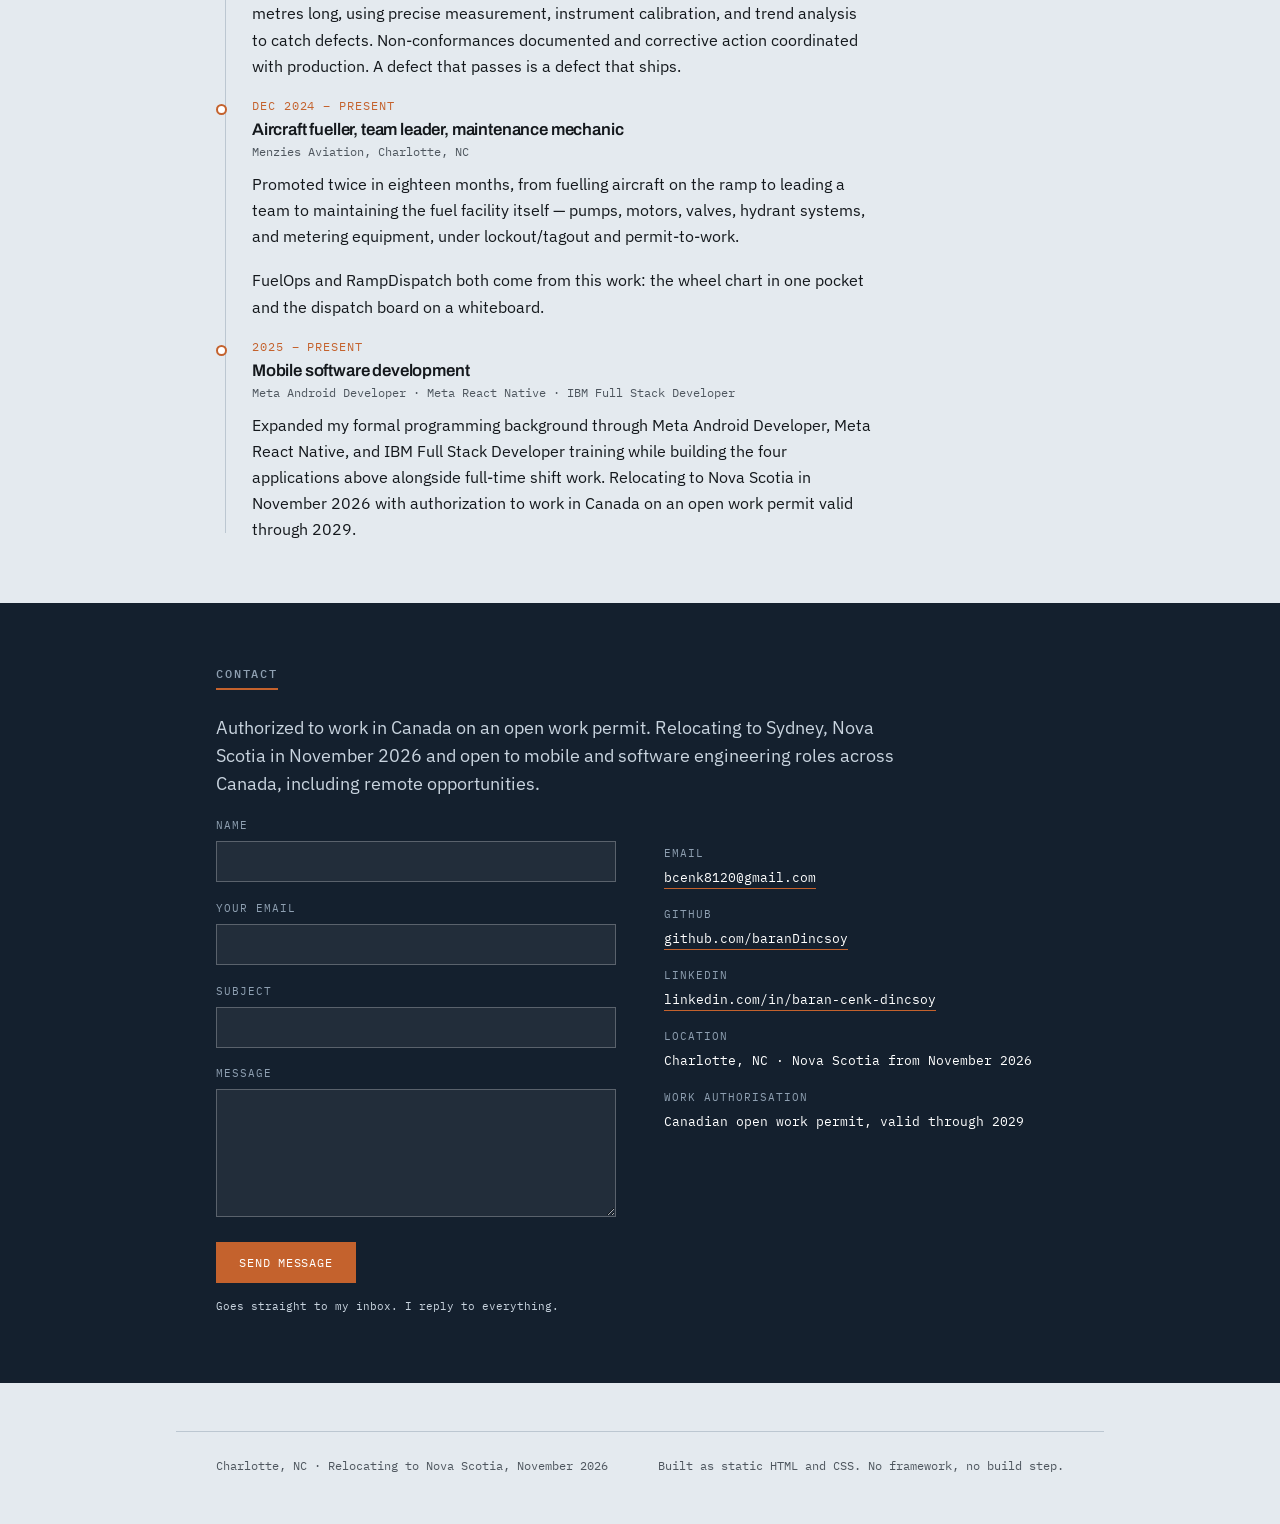
==== commit 07544920: "Update portfolio positioning and FuelOps status" ====
--- a/index.html
+++ b/index.html
@@ -3,8 +3,8 @@
 <head>
 <meta charset="utf-8">
 <meta name="viewport" content="width=device-width, initial-scale=1">
-<title>Baran Cenk Dincsoy — Software developer, marine and fuel operations background</title>
-<meta name="description" content="Mobile applications built from field operations: aviation fuel calculation, ramp dispatch, engine room logging. Marine engineer officer turned software developer.">
+<title>Baran Cenk Dincsoy — Mobile Software Developer | Kotlin, Jetpack Compose & React Native</title>
+<meta name="description" content="Mobile software developer specializing in Kotlin, Jetpack Compose and React Native, building applications informed by real aviation, marine and industrial engineering experience.">
 <link rel="preconnect" href="https://fonts.googleapis.com">
 <link rel="preconnect" href="https://fonts.gstatic.com" crossorigin>
 <link href="https://fonts.googleapis.com/css2?family=Archivo:wght@500;600&family=IBM+Plex+Mono:wght@400;500&family=IBM+Plex+Sans:wght@400;500;600&display=swap" rel="stylesheet">
@@ -31,9 +31,9 @@
     <div class="hero-grid">
       <img class="portrait" src="/assets/images/portrait.jpg" alt="Baran Cenk Dincsoy">
       <div>
-        <h1>I build software for work<br>I have <span class="accent">done myself</span>.</h1>
-        <p>Seven years as a marine engineer officer, then quality control on wind turbine blades, and now maintenance on an aviation fuel facility in Charlotte. For about a year I have been teaching myself mobile development alongside the day job.</p>
-        <p>Every application here started the same way: I watched someone solve a problem with a plastic wheel chart, a clipboard, or a bound paper logbook, and I already knew the procedure well enough to build the digital version correctly.</p>
+        <h1>Mobile software built with<br><span class="accent">real-world engineering context</span>.</h1>
+        <p>Mobile software developer focused on Kotlin, Jetpack Compose, and React Native, with an Associate Degree in Computer Programming. My background also includes seven years as a marine engineer officer, quality assurance in wind turbine manufacturing, and aviation fuel facility maintenance.</p>
+        <p>I build applications around problems I understand firsthand. Aviation fuel calculations, ramp dispatch, and engine-room logging became software projects because I had already worked with the real procedures, equipment, and constraints behind them.</p>
         <div class="actions">
           <a class="btn btn-solid" href="#contact">Contact me</a>
           <a class="btn btn-ghost" href="https://www.linkedin.com/in/baran-cenk-dincsoy-953367b4/">
@@ -70,7 +70,7 @@
 
         <dl class="plate">
           <dt>Replaces</dt><dd>Gammon GTP-3012-1A API gravity wheel</dd>
-          <dt>Status</dt><dd>Field-validated, preparing Play Store release</dd>
+          <dt>Status</dt><dd>Completed, field-validated, Google Play closed testing completed</dd>
         </dl>
 
         <p>Fuel density and API gravity calculation for aviation, marine, and tank farm operators. Implements ASTM D1250 Tables 54B and 6B iteratively, plus API MPMS 11.2.1 compressibility. Checked against six real measurements at an airport fuel facility, which is how two corrections were found that the textbook formulas do not mention.</p>
@@ -187,7 +187,7 @@
         <span class="when">2015 &ndash; 2017</span>
         <h3>Associate degree, computer programming</h3>
         <span class="where">Manisa Celal Bayar University</span>
-        <p>Studied between contracts, while still sailing. The first formal programming education, and the reason the later self-teaching had something to build on.</p>
+        <p>Studied computer programming between sailing contracts, establishing a formal foundation in software development that I later expanded through mobile, full-stack, and cross-platform training.</p>
       </li>
 
       <li class="entry">
@@ -221,9 +221,9 @@
 
       <li class="entry">
         <span class="when">2025 &ndash; present</span>
-        <h3>Mobile development, self-directed</h3>
+        <h3>Mobile software development</h3>
         <span class="where">Meta Android Developer &middot; Meta React Native &middot; IBM Full Stack Developer</span>
-        <p>Studying alongside full-time shift work and building the four applications above. Relocating to Nova Scotia in November 2026 on a Canadian open work permit valid through 2029.</p>
+        <p>Expanded my formal programming background through Meta Android Developer, Meta React Native, and IBM Full Stack Developer training while building the four applications above alongside full-time shift work. Relocating to Nova Scotia in November 2026 with authorization to work in Canada on an open work permit valid through 2029.</p>
       </li>
 
     </ol>
@@ -234,11 +234,11 @@
 <section class="contact" id="contact">
   <div class="wrap">
     <h2>Contact</h2>
-    <p class="lede">Open to software engineering roles in Canada, remote or in the Sydney and Cape Breton area, from November 2026.</p>
+    <p class="lede">Authorized to work in Canada on an open work permit. Relocating to Sydney, Nova Scotia in November 2026 and open to mobile and software engineering roles across Canada, including remote opportunities.</p>
 
     <div class="contact-grid">
 
-      <form action="https://formspree.io/f/YOUR-FORM-ID" method="POST">
+      <form action="https://formspree.io/f/xnpadypy" method="POST">
         <label class="field">
           <span>Name</span>
           <input type="text" name="name" required>
